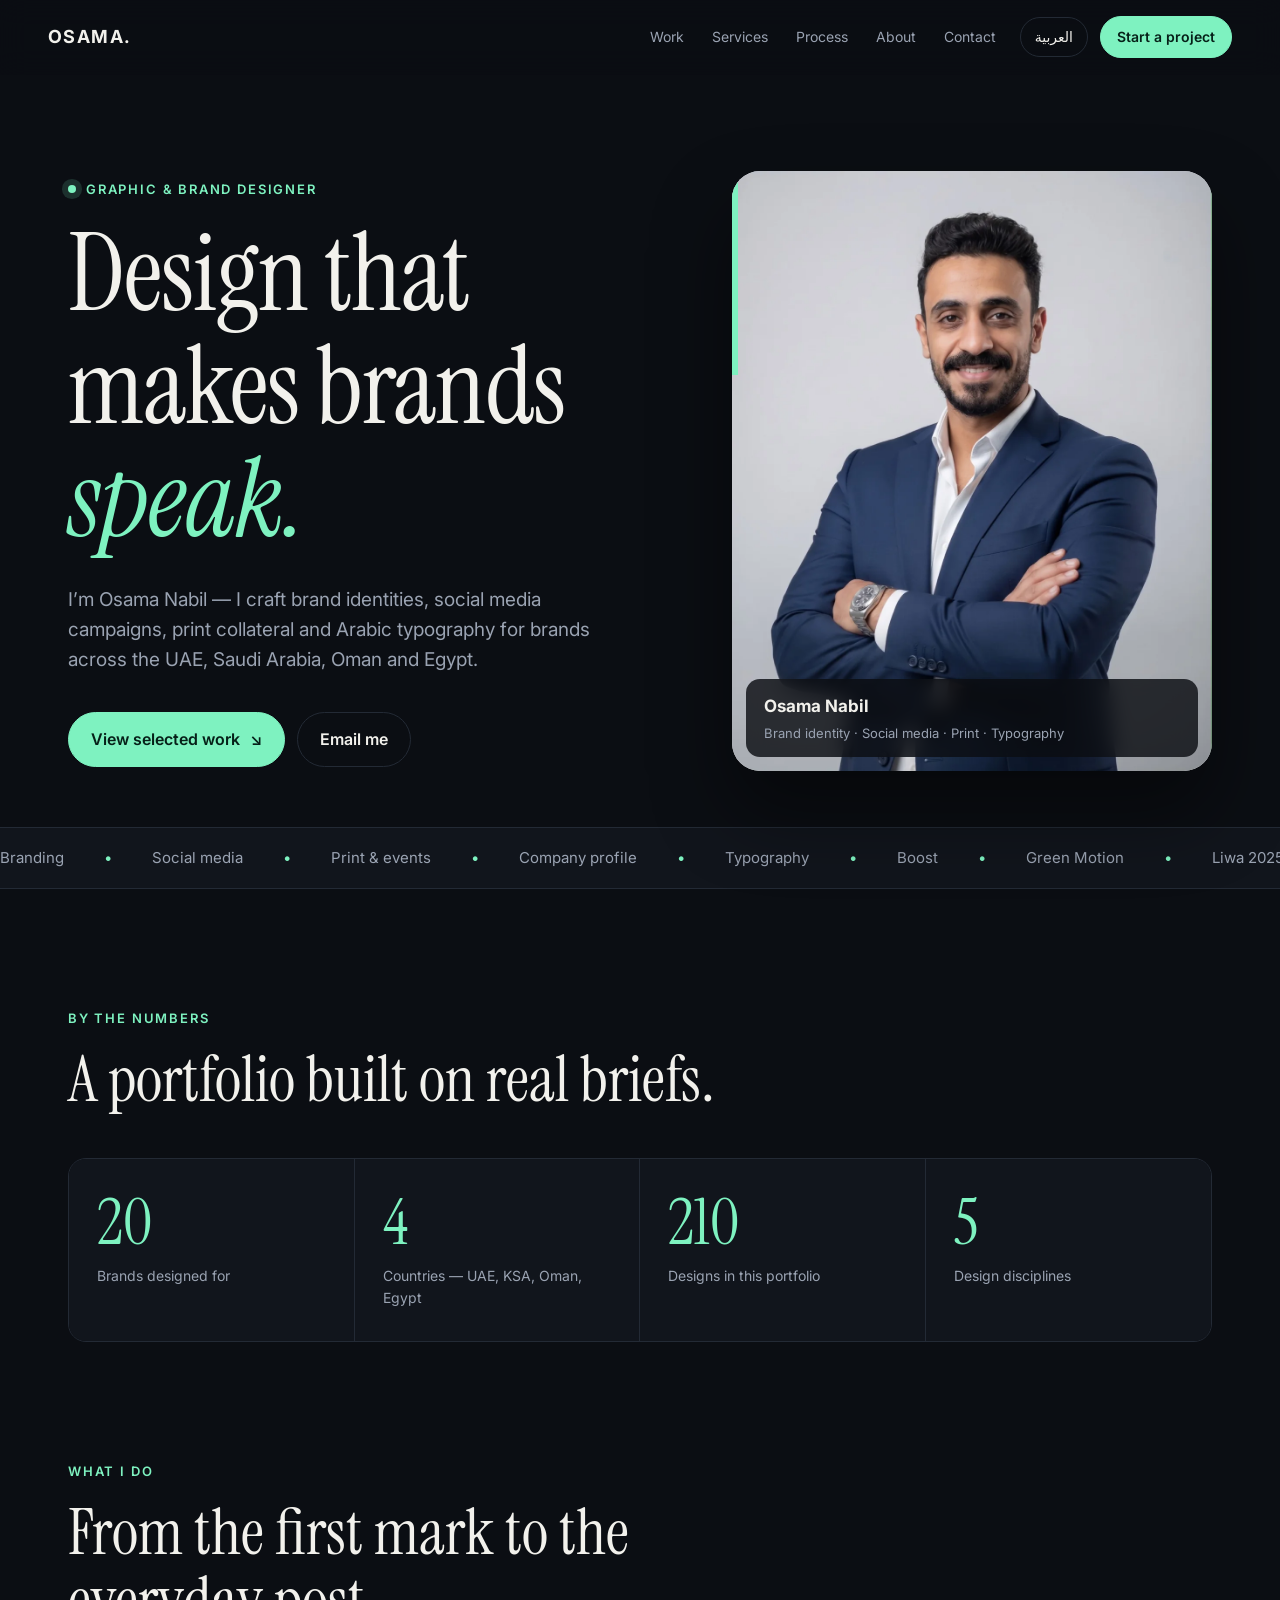
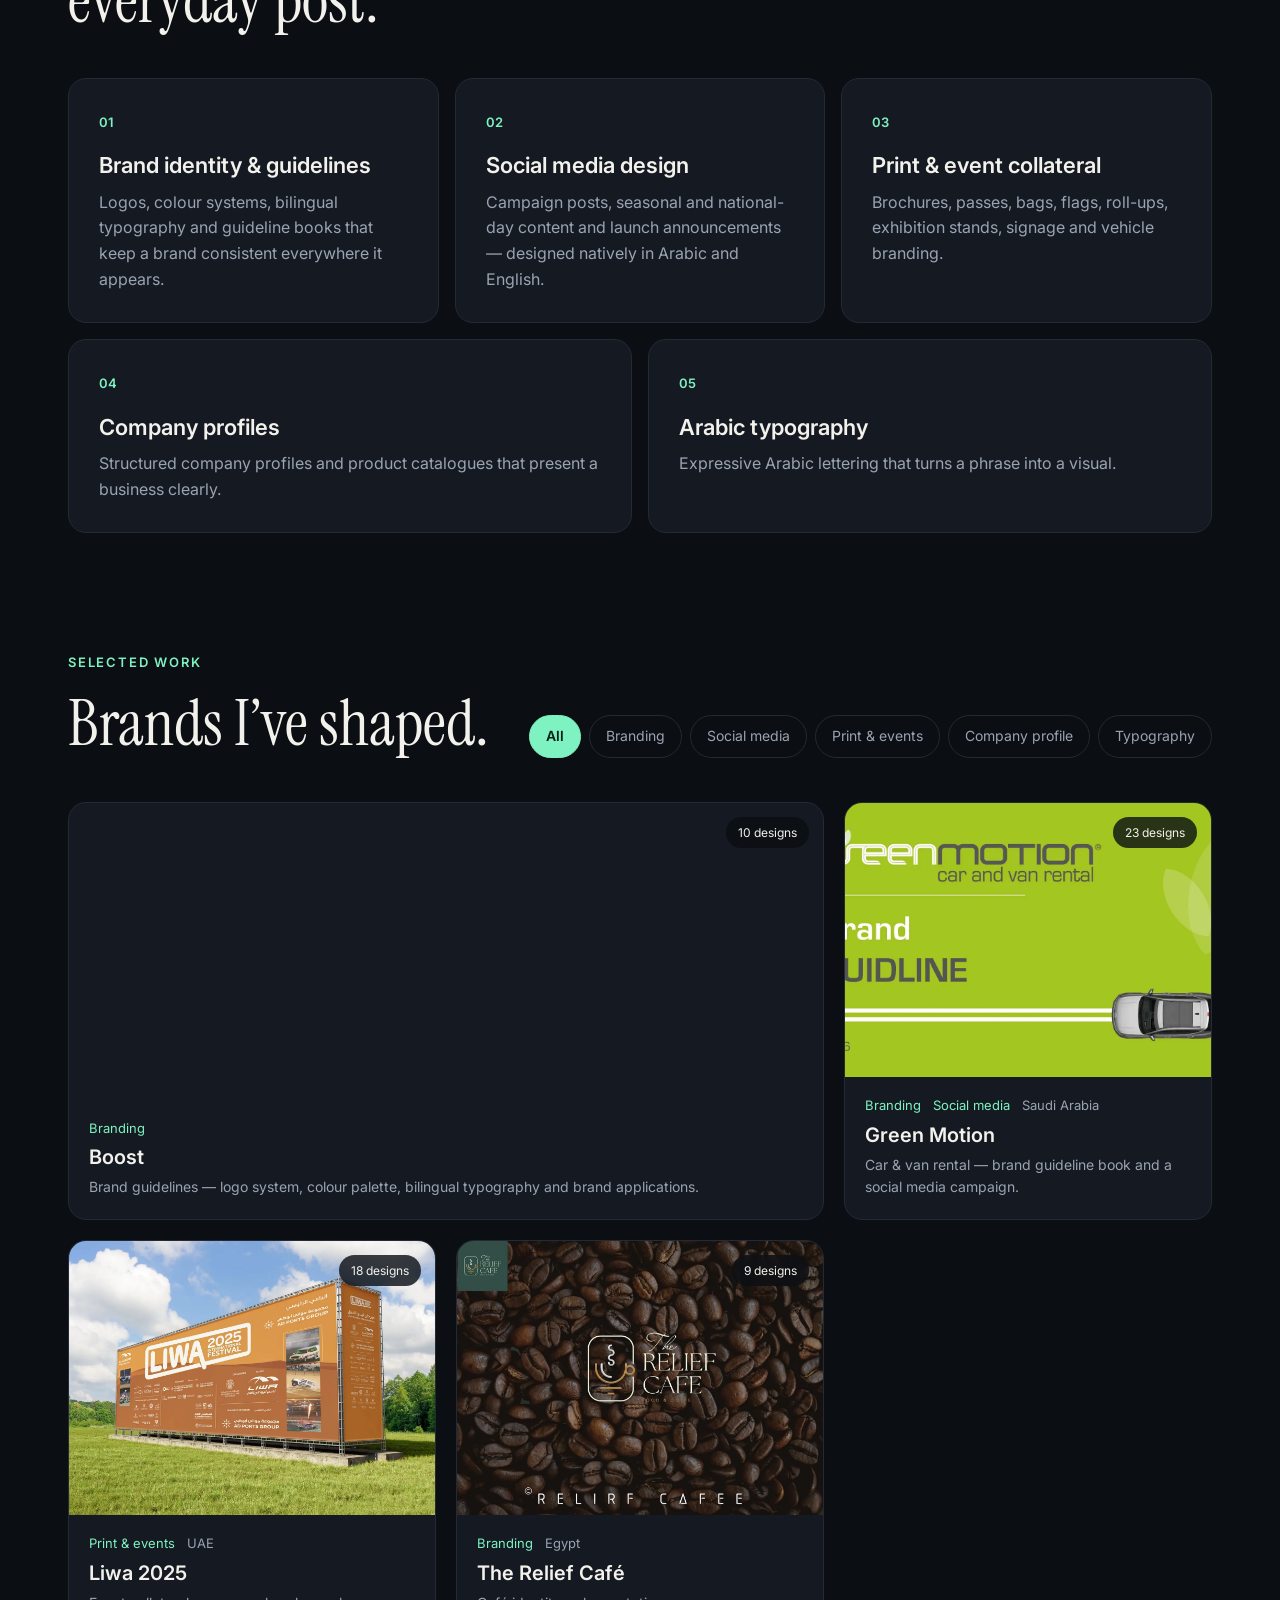
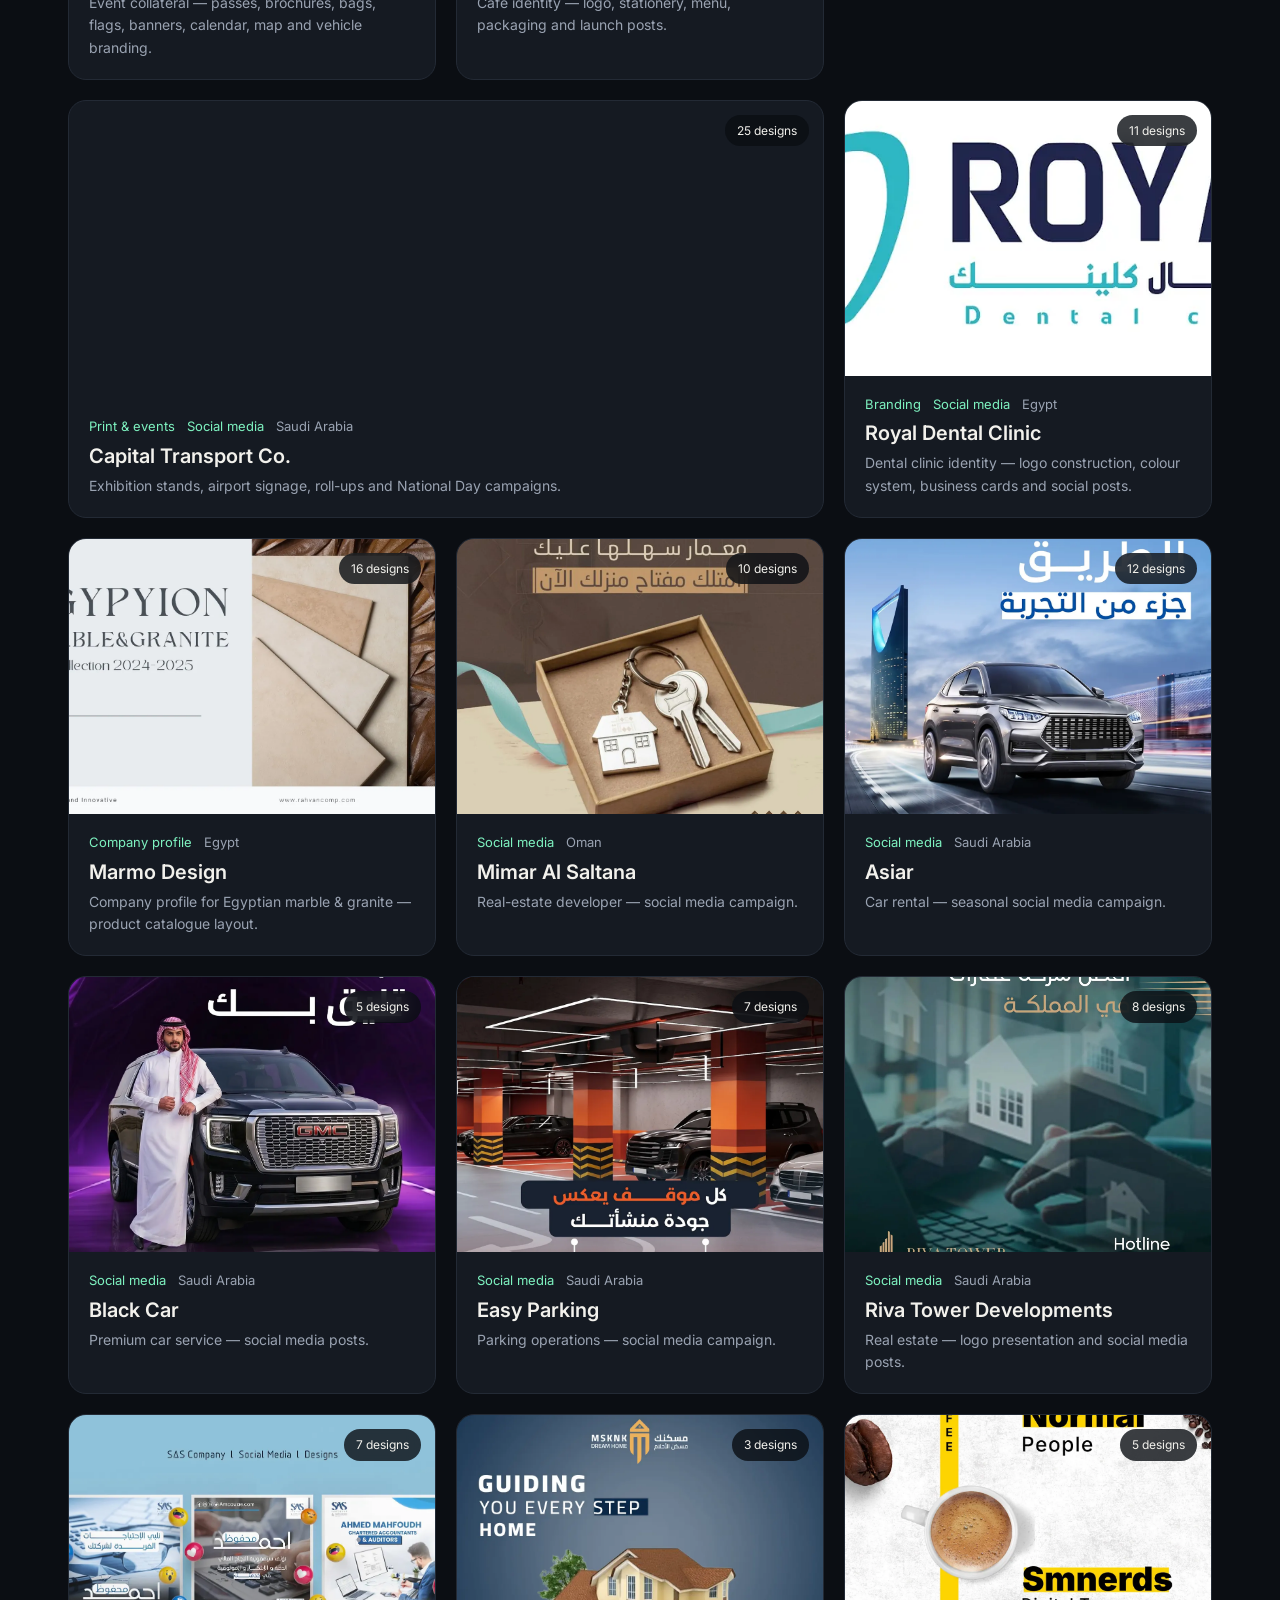
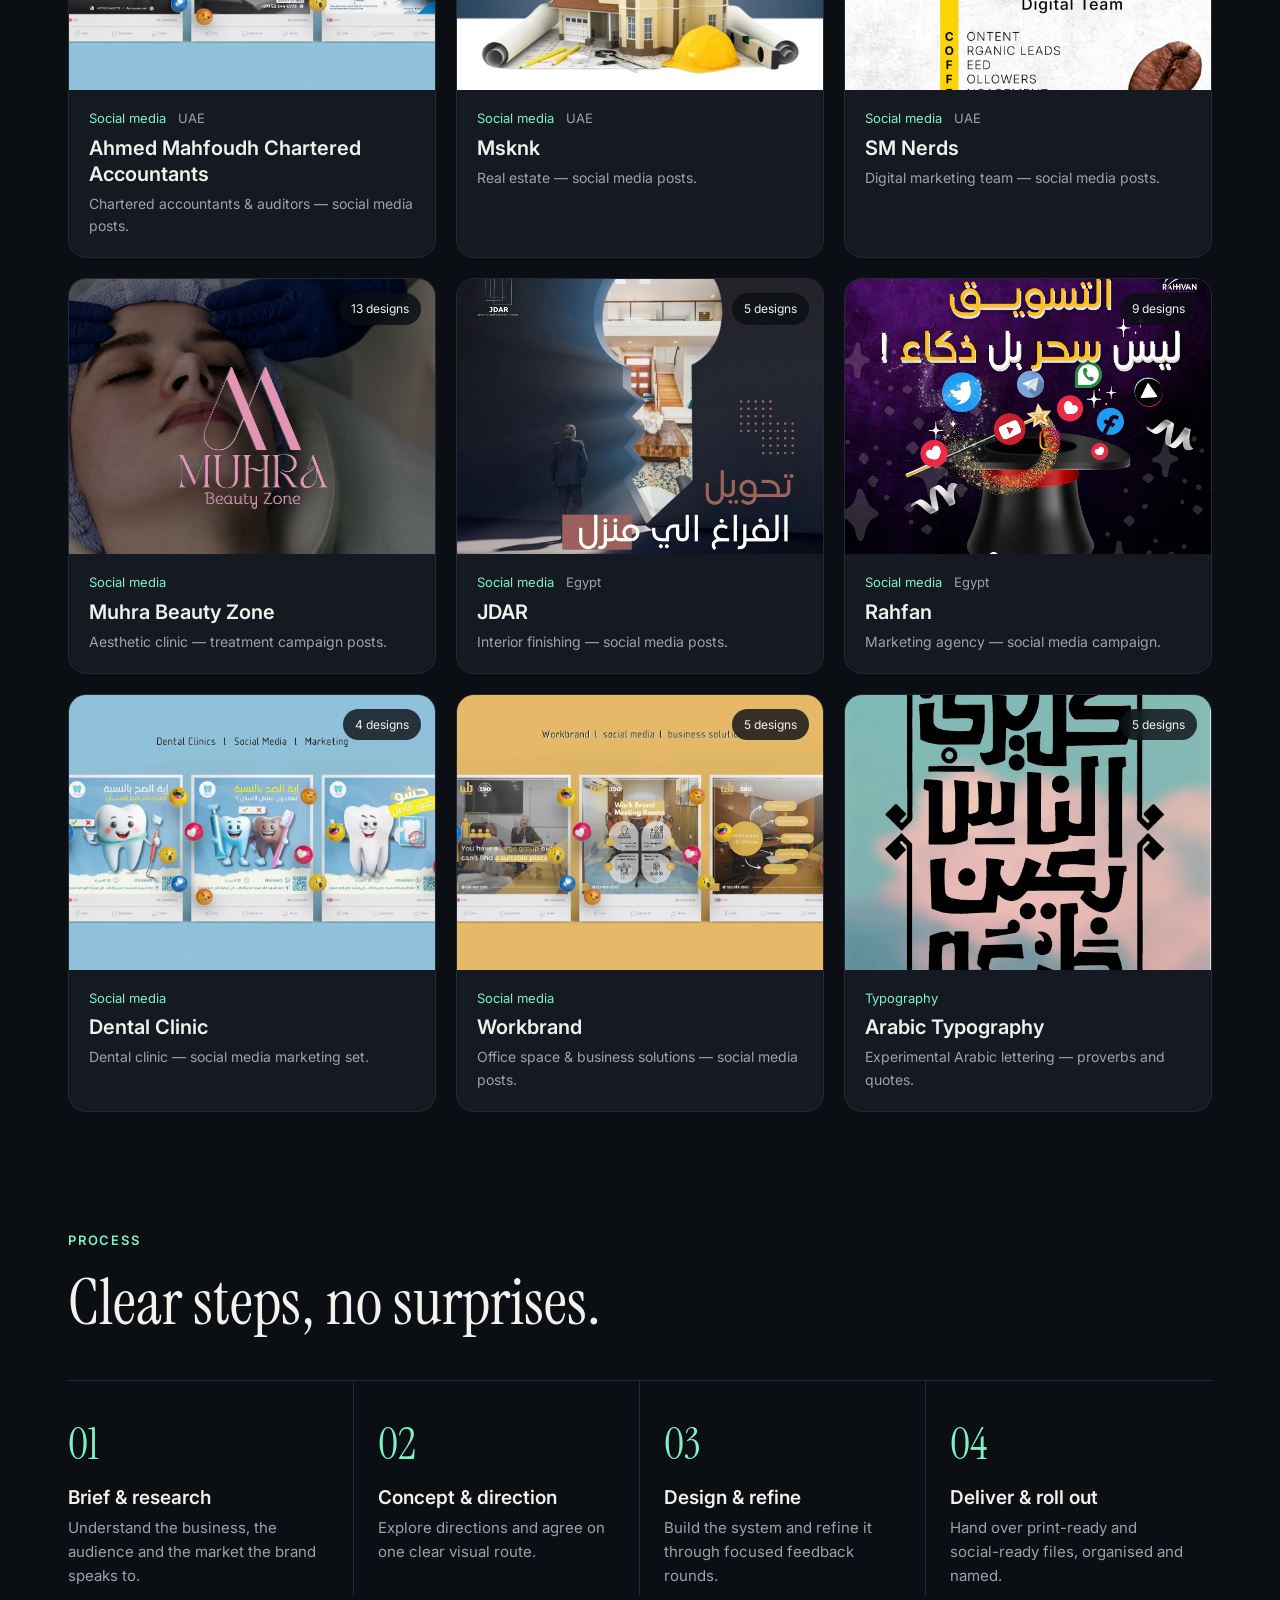
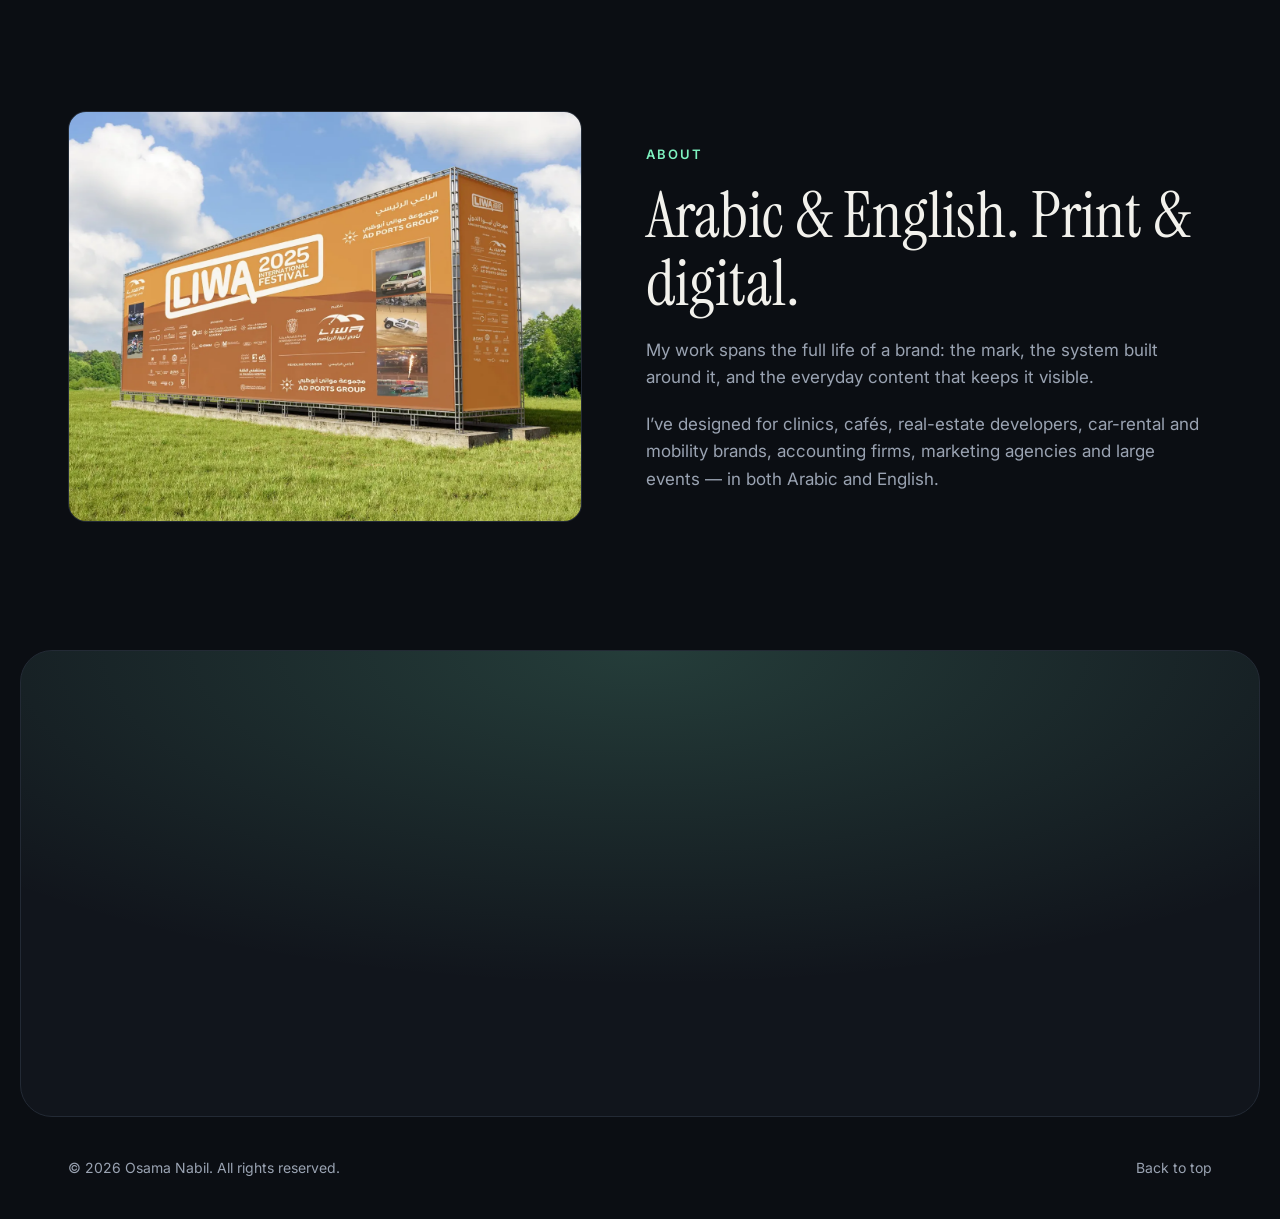
==== design-1/index.html @ 4af2c44c "Add Osama Nabil portfolio: three bilingual design options - Shared EN/AR content layer, lightbox and" ====
<!doctype html>
<html lang="en" dir="ltr" data-base="../">
<head>
  <meta charset="utf-8">
  <meta name="viewport" content="width=device-width, initial-scale=1">
  <title>Osama Nabil — Graphic &amp; Brand Designer</title>
  <meta name="description" content="Osama Nabil — graphic designer crafting brand identities, social media campaigns, print collateral and Arabic typography across the UAE, Saudi Arabia, Oman and Egypt.">
  <meta property="og:title" content="Osama Nabil — Graphic & Brand Designer">
  <meta property="og:description" content="Brand identity · Social media · Print · Typography">
  <meta property="og:image" content="../assets/img/portrait.jpg">
  <meta name="theme-color" content="#0b0e13">
  <link rel="icon" href="../assets/img/favicon.svg" type="image/svg+xml">
  <link rel="preconnect" href="https://fonts.googleapis.com">
  <link rel="preconnect" href="https://fonts.gstatic.com" crossorigin>
  <link href="https://fonts.googleapis.com/css2?family=Instrument+Serif:ital@0;1&family=Inter:wght@400;500;600;700&family=IBM+Plex+Sans+Arabic:wght@400;500;600;700&display=swap" rel="stylesheet">
  <link rel="stylesheet" href="../assets/css/lightbox.css">
  <link rel="stylesheet" href="style.css">
</head>
<body>
  <header class="nav" id="top">
    <a class="nav__brand" href="#top" data-i18n="brand">OSAMA.</a>
    <nav class="nav__links" aria-label="Primary">
      <a href="#work" data-i18n="nav.work">Work</a>
      <a href="#services" data-i18n="nav.services">Services</a>
      <a href="#process" data-i18n="nav.process">Process</a>
      <a href="#about" data-i18n="nav.about">About</a>
      <a href="#contact" data-i18n="nav.contact">Contact</a>
    </nav>
    <div class="nav__actions">
      <button class="nav__lang" type="button" data-lang-toggle data-i18n="lang.switch">العربية</button>
      <a class="btn btn--sm" href="#contact" data-i18n="cta.contact">Start a project</a>
    </div>
  </header>

  <main>
    <section class="hero">
      <div class="hero__text">
        <p class="kicker reveal"><span class="dot"></span><span data-i18n="hero.kicker">Graphic &amp; Brand Designer</span></p>
        <h1 class="hero__title reveal" data-i18n-html="hero.title">Design that makes brands <em>speak.</em></h1>
        <p class="hero__lead reveal" data-i18n="hero.lead"></p>
        <div class="hero__ctas reveal">
          <a class="btn" href="#work"><span data-i18n="cta.work">View selected work</span> <span class="arr">↘</span></a>
          <a class="btn btn--ghost" data-email href="#contact" data-i18n="cta.email">Email me</a>
        </div>
      </div>
      <figure class="hero__photo reveal">
        <img src="../assets/img/portrait.webp" width="1100" height="1377" alt="Osama Nabil" fetchpriority="high">
        <figcaption>
          <strong data-name>Osama Nabil</strong>
          <span data-i18n="hero.role">Brand identity · Social media · Print · Typography</span>
        </figcaption>
      </figure>
    </section>

    <div class="marquee" aria-hidden="true"><div class="marquee__track" id="marquee"></div></div>

    <section class="section" id="impact">
      <div class="section__head reveal">
        <p class="kicker" data-i18n="stats.kicker">By the numbers</p>
        <h2 data-i18n="stats.title">A portfolio built on real briefs.</h2>
      </div>
      <div class="stats" id="stats"></div>
    </section>

    <section class="section" id="services">
      <div class="section__head reveal">
        <p class="kicker" data-i18n="services.kicker">What I do</p>
        <h2 data-i18n="services.title">From the first mark to the everyday post.</h2>
      </div>
      <div class="services" id="servicesGrid"></div>
    </section>

    <section class="section" id="work">
      <div class="section__head section__head--row reveal">
        <div>
          <p class="kicker" data-i18n="work.kicker">Selected work</p>
          <h2 data-i18n="work.title">Brands I’ve shaped.</h2>
        </div>
        <div class="filters" id="filters" role="tablist"></div>
      </div>
      <div class="work" id="workGrid"></div>
    </section>

    <section class="section" id="process">
      <div class="section__head reveal">
        <p class="kicker" data-i18n="process.kicker">Process</p>
        <h2 data-i18n="process.title">Clear steps, no surprises.</h2>
      </div>
      <ol class="steps">
        <li class="reveal"><span class="steps__n">01</span><h3 data-i18n="step1.t"></h3><p data-i18n="step1.d"></p></li>
        <li class="reveal"><span class="steps__n">02</span><h3 data-i18n="step2.t"></h3><p data-i18n="step2.d"></p></li>
        <li class="reveal"><span class="steps__n">03</span><h3 data-i18n="step3.t"></h3><p data-i18n="step3.d"></p></li>
        <li class="reveal"><span class="steps__n">04</span><h3 data-i18n="step4.t"></h3><p data-i18n="step4.d"></p></li>
      </ol>
    </section>

    <section class="section about" id="about">
      <div class="about__img reveal"><img id="aboutImg" alt="" loading="lazy"></div>
      <div class="about__text reveal">
        <p class="kicker" data-i18n="about.kicker">About</p>
        <h2 data-i18n="about.title">Arabic &amp; English. Print &amp; digital.</h2>
        <p data-i18n="about.p1"></p>
        <p data-i18n="about.p2"></p>
      </div>
    </section>

    <section class="contact" id="contact">
      <p class="kicker reveal" data-i18n="contact.kicker">Contact</p>
      <h2 class="reveal" data-i18n="contact.title">Have a brand that needs a voice?</h2>
      <p class="contact__lead reveal" data-i18n="contact.lead"></p>
      <a class="contact__mail reveal" data-email data-email-text href="#">osamanabil419700@gmail.com</a>
    </section>
  </main>

  <footer class="footer">
    <span>© <span data-year></span> <span data-name>Osama Nabil</span>. <span data-i18n="footer.rights">All rights reserved.</span></span>
    <a href="#top" data-i18n="footer.top">Back to top</a>
  </footer>

  <script src="../assets/js/data.js"></script>
  <script src="../assets/js/core.js"></script>
  <script src="app.js"></script>
</body>
</html>
---- design-1/style.css ----
/* Design 1 — Executive Dark: ink background, mint accent, serif display. */
:root {
  --bg: #0b0e13;
  --bg-2: #11151c;
  --card: #151a22;
  --line: #232a35;
  --fg: #f2f1ec;
  --muted: #9aa3b2;
  --accent: #7ef2c0;
  --accent-ink: #062018;
  --radius: 18px;
  --max: 1240px;
  --display: 'Instrument Serif', Georgia, serif;
  --sans: 'Inter', system-ui, -apple-system, 'Segoe UI', sans-serif;
  --lb-accent: var(--accent);
  --lb-bg: rgba(7, 9, 13, .97);
}
[dir="rtl"] { --display: 'IBM Plex Sans Arabic', sans-serif; --sans: 'IBM Plex Sans Arabic', system-ui, sans-serif; }

* { box-sizing: border-box; }
html { scroll-behavior: smooth; }
body { margin: 0; background: var(--bg); color: var(--fg); font-family: var(--sans); font-size: 16px; line-height: 1.6; -webkit-font-smoothing: antialiased; }
img { max-width: 100%; display: block; }
a { color: inherit; }
h1, h2, h3 { margin: 0; font-weight: 400; line-height: 1.05; }
::selection { background: var(--accent); color: var(--accent-ink); }

/* Nav */
.nav { position: sticky; top: 0; z-index: 50; display: flex; align-items: center; gap: 24px; padding: 16px clamp(16px, 4vw, 48px); background: rgba(11, 14, 19, .78); backdrop-filter: blur(14px); border-bottom: 1px solid transparent; transition: border-color .3s; }
.nav.is-scrolled { border-color: var(--line); }
.nav__brand { font-weight: 700; letter-spacing: .08em; text-decoration: none; font-size: 18px; }
.nav__links { display: flex; gap: 28px; margin-inline-start: auto; }
.nav__links a { text-decoration: none; color: var(--muted); font-size: 14px; transition: color .2s; }
.nav__links a:hover { color: var(--fg); }
.nav__actions { display: flex; align-items: center; gap: 12px; }
.nav__lang { background: none; border: 1px solid var(--line); color: var(--fg); border-radius: 999px; padding: 8px 14px; font: inherit; font-size: 14px; cursor: pointer; }
.nav__lang:hover { border-color: var(--accent); }

.btn { display: inline-flex; align-items: center; gap: 10px; padding: 14px 22px; border-radius: 999px; background: var(--accent); color: var(--accent-ink); font-weight: 600; text-decoration: none; border: 1px solid var(--accent); transition: transform .2s, background .2s, color .2s; }
.btn:hover { transform: translateY(-2px); }
.btn--ghost { background: transparent; color: var(--fg); border-color: var(--line); }
.btn--ghost:hover { border-color: var(--accent); color: var(--accent); }
.btn--sm { padding: 9px 16px; font-size: 14px; }
.arr { display: inline-block; }
[dir="rtl"] .arr { transform: scaleX(-1); }

.kicker { display: inline-flex; align-items: center; gap: 10px; margin: 0 0 18px; color: var(--accent); font-size: 13px; letter-spacing: .14em; text-transform: uppercase; font-weight: 600; }
[dir="rtl"] .kicker { letter-spacing: 0; }
.dot { width: 8px; height: 8px; border-radius: 50%; background: var(--accent); box-shadow: 0 0 0 6px rgba(126, 242, 192, .15); }

/* Hero */
.hero { max-width: var(--max); margin: 0 auto; padding: clamp(40px, 8vw, 96px) clamp(16px, 4vw, 48px) 56px; display: grid; grid-template-columns: 1.25fr 1fr; gap: clamp(32px, 5vw, 72px); align-items: center; }
.hero__title { font-family: var(--display); font-size: clamp(54px, 8.4vw, 118px); letter-spacing: -.01em; }
[dir="rtl"] .hero__title { font-weight: 700; font-size: clamp(44px, 7vw, 96px); line-height: 1.15; }
.hero__title em { color: var(--accent); font-style: italic; }
[dir="rtl"] .hero__title em { font-style: normal; }
.hero__lead { color: var(--muted); font-size: clamp(17px, 1.5vw, 19px); max-width: 560px; margin: 28px 0 36px; }
.hero__ctas { display: flex; flex-wrap: wrap; gap: 12px; }
.hero__photo { position: relative; margin: 0; border-radius: 28px; overflow: hidden; background: #d9dadf; aspect-ratio: 4 / 5; box-shadow: 0 40px 80px rgba(0, 0, 0, .45); }
.hero__photo::before { content: ''; position: absolute; inset-block-start: 0; inset-inline-start: 0; width: 6px; height: 34%; background: var(--accent); z-index: 1; }
.hero__photo img { width: 100%; height: 100%; object-fit: cover; object-position: 50% 15%; }
.hero__photo figcaption { position: absolute; inset-inline: 14px; bottom: 14px; padding: 14px 18px; border-radius: 14px; background: rgba(11, 14, 19, .82); backdrop-filter: blur(10px); display: grid; gap: 2px; }
.hero__photo figcaption strong { font-size: 17px; }
.hero__photo figcaption span { color: var(--muted); font-size: 13px; }

/* Marquee */
.marquee { border-block: 1px solid var(--line); overflow: hidden; padding: 18px 0; background: var(--bg-2); }
.marquee__track { display: flex; gap: 40px; width: max-content; direction: ltr; animation: marquee 48s linear infinite; }
.marquee__track span { white-space: nowrap; color: var(--muted); font-size: 15px; display: inline-flex; align-items: center; gap: 40px; }
.marquee__track span::after { content: '•'; color: var(--accent); }
[dir="rtl"] .marquee__track { animation-direction: reverse; }
@keyframes marquee { to { transform: translateX(-50%); } }

/* Sections */
.section { max-width: var(--max); margin: 0 auto; padding: clamp(64px, 9vw, 120px) clamp(16px, 4vw, 48px) 0; }
.section__head { max-width: 760px; margin-bottom: 44px; }
.section__head--row { max-width: none; display: flex; justify-content: space-between; align-items: end; gap: 24px; flex-wrap: wrap; }
.section h2, .contact h2 { font-family: var(--display); font-size: clamp(38px, 5vw, 68px); }
[dir="rtl"] .section h2, [dir="rtl"] .contact h2 { font-weight: 700; line-height: 1.2; font-size: clamp(32px, 4.4vw, 56px); }

/* Stats */
.stats { display: grid; grid-template-columns: repeat(4, 1fr); border: 1px solid var(--line); border-radius: var(--radius); overflow: hidden; }
.stat { padding: 32px 28px; border-inline-end: 1px solid var(--line); background: var(--bg-2); }
.stat:last-child { border-inline-end: 0; }
.stat b { display: block; font-family: var(--display); font-weight: 400; font-size: clamp(48px, 5vw, 72px); line-height: 1; color: var(--accent); }
[dir="rtl"] .stat b { font-family: 'Inter', sans-serif; font-weight: 600; }
.stat span { display: block; margin-top: 10px; color: var(--muted); font-size: 14px; }

/* Services */
.services { display: grid; grid-template-columns: repeat(6, 1fr); gap: 16px; }
.svc { grid-column: span 2; padding: 30px; border-radius: var(--radius); background: var(--card); border: 1px solid var(--line); transition: border-color .3s, transform .3s; }
.svc:nth-child(4), .svc:nth-child(5) { grid-column: span 3; }
.svc:hover { border-color: var(--accent); transform: translateY(-4px); }
.svc__n { color: var(--accent); font-size: 13px; font-weight: 600; }
.svc h3 { font-size: 22px; font-weight: 600; margin: 18px 0 10px; line-height: 1.25; }
.svc p { margin: 0; color: var(--muted); }

/* Filters */
.filters { display: flex; flex-wrap: wrap; gap: 8px; }
.filters button { font: inherit; font-size: 14px; padding: 9px 16px; border-radius: 999px; border: 1px solid var(--line); background: transparent; color: var(--muted); cursor: pointer; transition: all .2s; }
.filters button:hover { color: var(--fg); }
.filters button[aria-selected="true"] { background: var(--accent); border-color: var(--accent); color: var(--accent-ink); font-weight: 600; }

/* Work grid */
.work { display: grid; grid-template-columns: repeat(3, 1fr); gap: 20px; }
.card { position: relative; border-radius: var(--radius); overflow: hidden; background: var(--card); border: 1px solid var(--line); cursor: pointer; text-align: start; padding: 0; color: inherit; font: inherit; display: flex; flex-direction: column; transition: border-color .3s, transform .3s; }
.card:hover, .card:focus-visible { border-color: var(--accent); transform: translateY(-4px); outline: none; }
.card--wide { grid-column: span 2; }
.card__media { aspect-ratio: 4 / 3; overflow: hidden; background: #1b212b; }
.card--wide .card__media { aspect-ratio: auto; flex: 1 1 auto; position: relative; min-height: 260px; }
.card--wide .card__media img { position: absolute; inset: 0; }
.card__media img { width: 100%; height: 100%; object-fit: cover; transition: transform .6s cubic-bezier(.2, .7, .2, 1); }
.card:hover .card__media img { transform: scale(1.05); }
.card__body { padding: 18px 20px 20px; display: grid; gap: 6px; }
.card__meta { display: flex; flex-wrap: wrap; gap: 6px 12px; color: var(--muted); font-size: 13px; }
.card__meta .tag { color: var(--accent); }
.card h3 { font-size: 20px; font-weight: 600; line-height: 1.3; }
.card p { margin: 0; color: var(--muted); font-size: 14px; }
.card__count { position: absolute; top: 14px; inset-inline-end: 14px; padding: 6px 12px; border-radius: 999px; background: rgba(11, 14, 19, .8); font-size: 12px; backdrop-filter: blur(8px); }
.card.is-hidden { display: none; }

/* Steps */
.steps { list-style: none; margin: 0; padding: 0; display: grid; grid-template-columns: repeat(4, 1fr); gap: 0; border-top: 1px solid var(--line); }
.steps li { padding: 28px 24px 8px 0; border-inline-end: 1px solid var(--line); padding-inline-start: 24px; }
.steps li:first-child { padding-inline-start: 0; }
.steps li:last-child { border-inline-end: 0; }
.steps__n { font-family: var(--display); font-size: 44px; color: var(--accent); }
[dir="rtl"] .steps__n { font-family: 'Inter', sans-serif; }
.steps h3 { font-size: 19px; font-weight: 600; margin: 8px 0; }
.steps p { margin: 0; color: var(--muted); font-size: 15px; }

/* About */
.about { display: grid; grid-template-columns: 1fr 1.1fr; gap: clamp(32px, 5vw, 72px); align-items: center; }
.about__img { border-radius: var(--radius); overflow: hidden; aspect-ratio: 5 / 4; border: 1px solid var(--line); }
.about__img img { width: 100%; height: 100%; object-fit: cover; }
.about__text p:not(.kicker) { color: var(--muted); font-size: 17px; margin: 20px 0 0; }

/* Contact */
.contact { max-width: var(--max); margin: clamp(80px, 10vw, 140px) auto 0; padding: clamp(48px, 7vw, 96px) clamp(20px, 5vw, 64px); text-align: center; border-radius: 32px; background: radial-gradient(120% 120% at 50% 0%, rgba(126, 242, 192, .18), transparent 60%), var(--bg-2); border: 1px solid var(--line); }
.contact__lead { color: var(--muted); max-width: 560px; margin: 20px auto 32px; font-size: 17px; }
.contact__mail { display: inline-block; font-size: clamp(18px, 3.4vw, 40px); font-weight: 600; color: var(--accent); text-decoration: none; border-bottom: 2px solid currentColor; padding-bottom: 4px; word-break: break-all; direction: ltr; }
.contact__mail:hover { opacity: .8; }

.footer { max-width: var(--max); margin: 0 auto; padding: 40px clamp(16px, 4vw, 48px); display: flex; justify-content: space-between; gap: 16px; flex-wrap: wrap; color: var(--muted); font-size: 14px; }
.footer a { text-decoration: none; }
.footer a:hover { color: var(--accent); }

/* Reveal */
.reveal { opacity: 0; transform: translateY(24px); transition: opacity .8s ease, transform .8s cubic-bezier(.2, .7, .2, 1); }
.reveal.is-in { opacity: 1; transform: none; }
@media (prefers-reduced-motion: reduce) {
  .reveal { opacity: 1; transform: none; transition: none; }
  .marquee__track { animation: none; }
  html { scroll-behavior: auto; }
}

/* Responsive */
@media (max-width: 1000px) {
  .nav__links { display: none; }
  .nav__actions { margin-inline-start: auto; }
  .hero { grid-template-columns: 1fr; }
  .hero__photo { max-width: 460px; }
  .stats { grid-template-columns: repeat(2, 1fr); }
  .stat:nth-child(2) { border-inline-end: 0; }
  .stat:nth-child(-n+2) { border-bottom: 1px solid var(--line); }
  .services { grid-template-columns: 1fr 1fr; }
  .svc, .svc:nth-child(4), .svc:nth-child(5) { grid-column: span 1; }
  .svc:nth-child(5) { grid-column: span 2; }
  .work { grid-template-columns: 1fr 1fr; }
  .steps { grid-template-columns: 1fr 1fr; }
  .steps li:nth-child(2) { border-inline-end: 0; }
  .steps li:nth-child(3) { padding-inline-start: 0; }
  .about { grid-template-columns: 1fr; }
}
@media (max-width: 640px) {
  .nav { gap: 12px; }
  .nav .btn--sm { display: none; }
  .services, .work { grid-template-columns: 1fr; }
  .svc:nth-child(5), .card--wide { grid-column: span 1; }
  .card--wide .card__media { aspect-ratio: 4 / 3; min-height: 0; }
  .steps { grid-template-columns: 1fr; }
  .steps li { border-inline-end: 0; padding-inline-start: 0; border-bottom: 1px solid var(--line); padding-bottom: 24px; }
  .stat { padding: 24px 18px; }
}
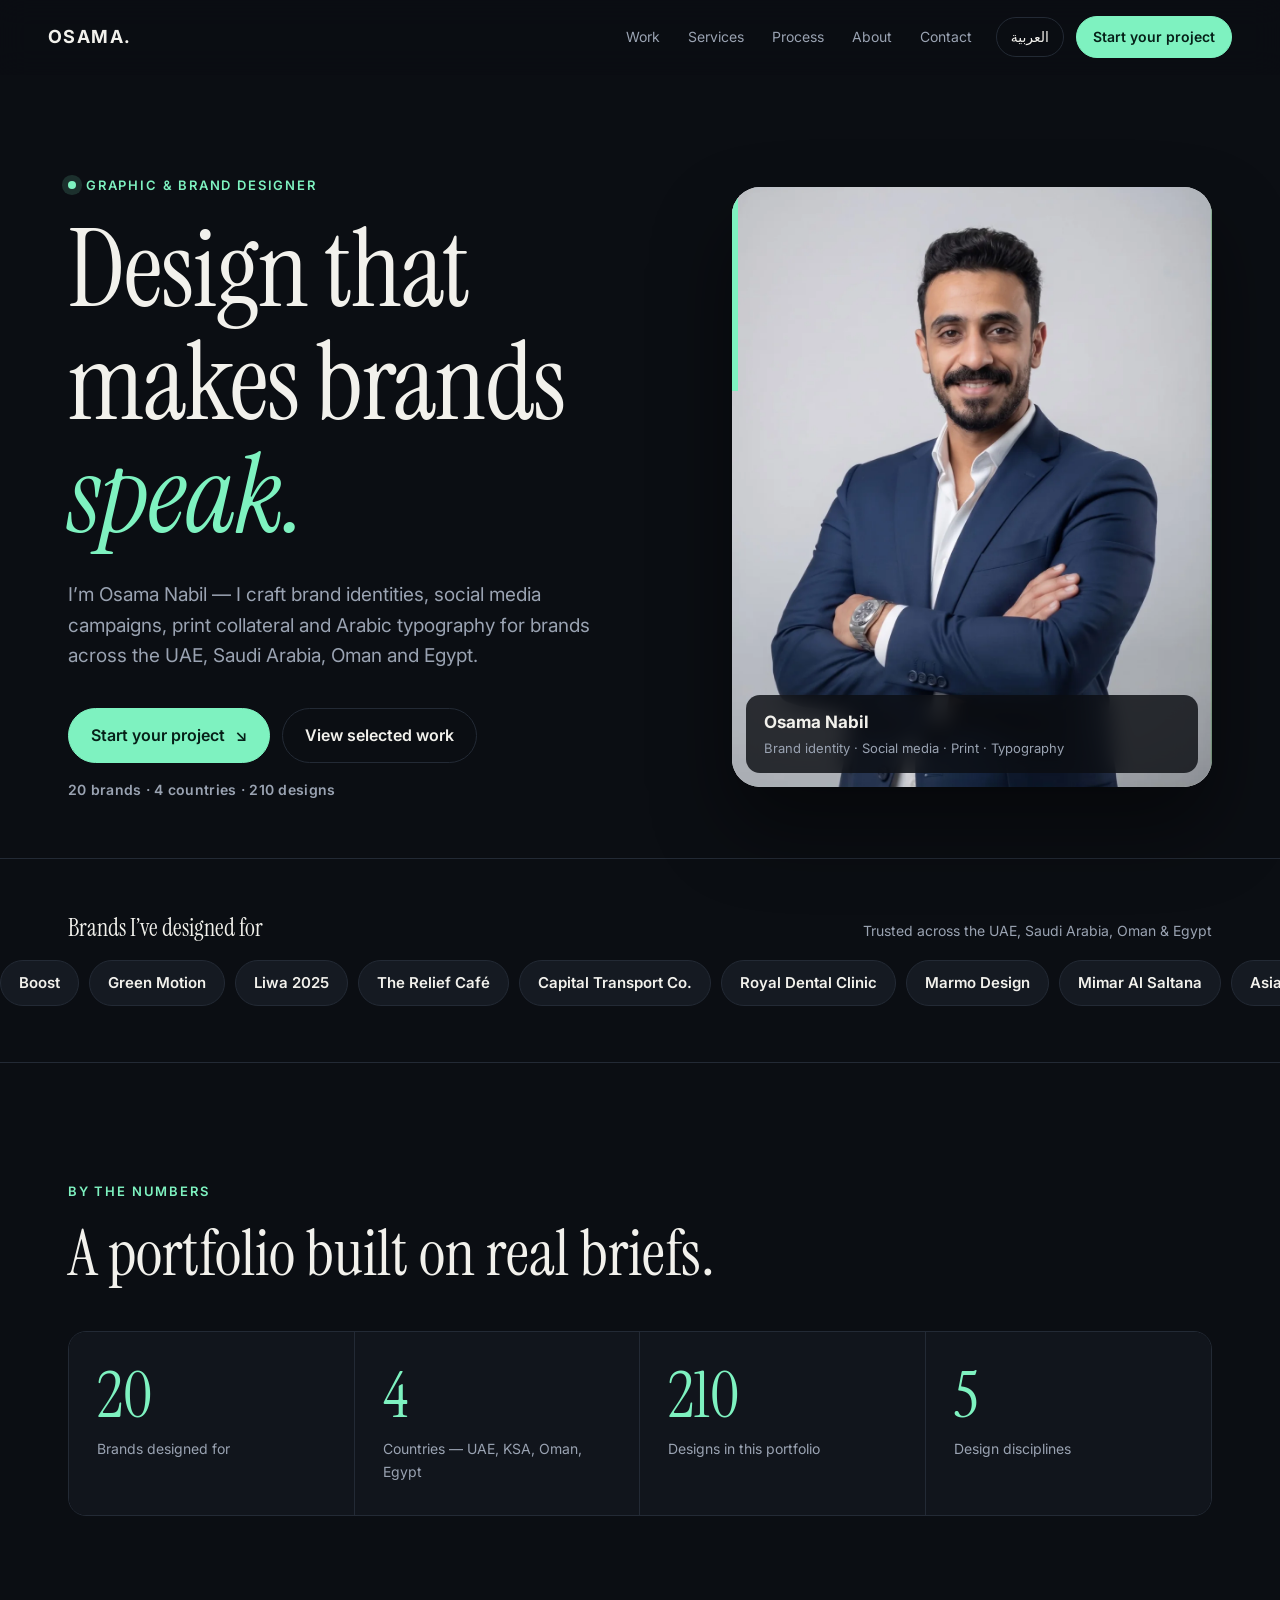
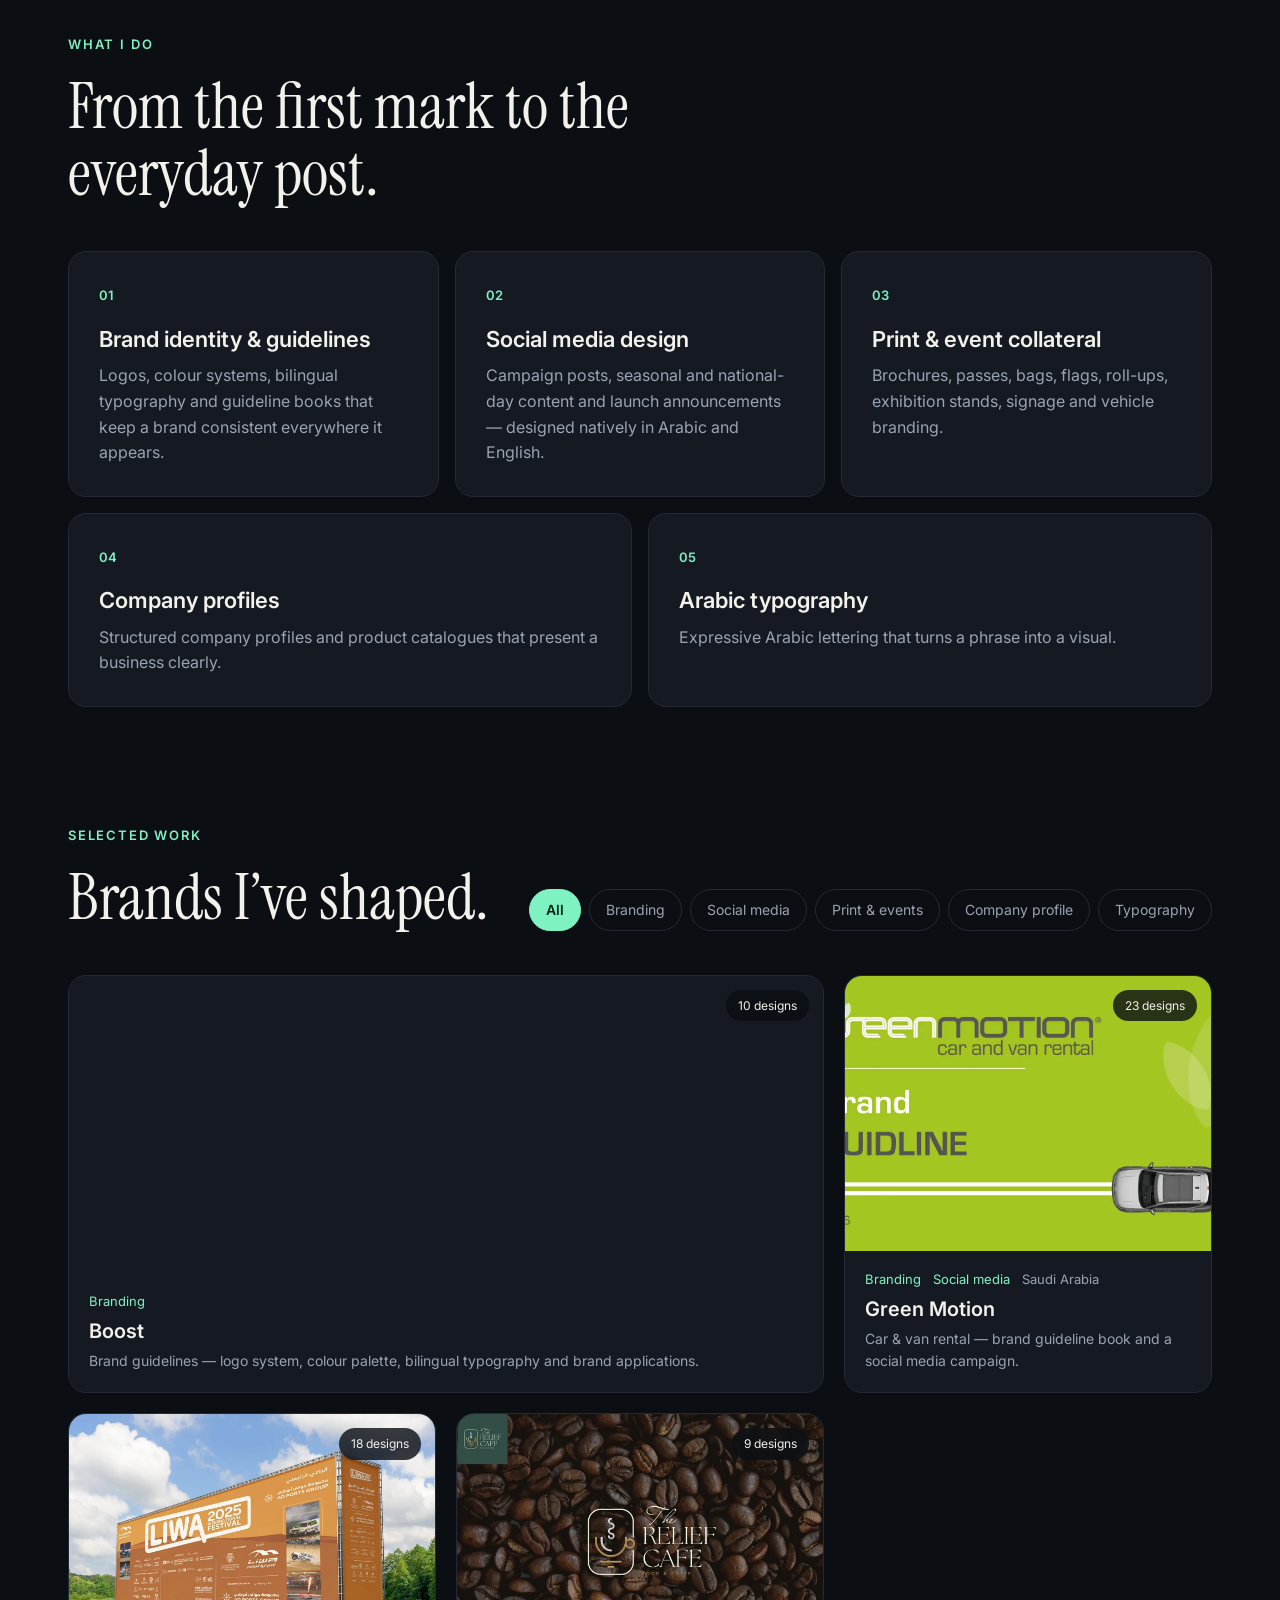
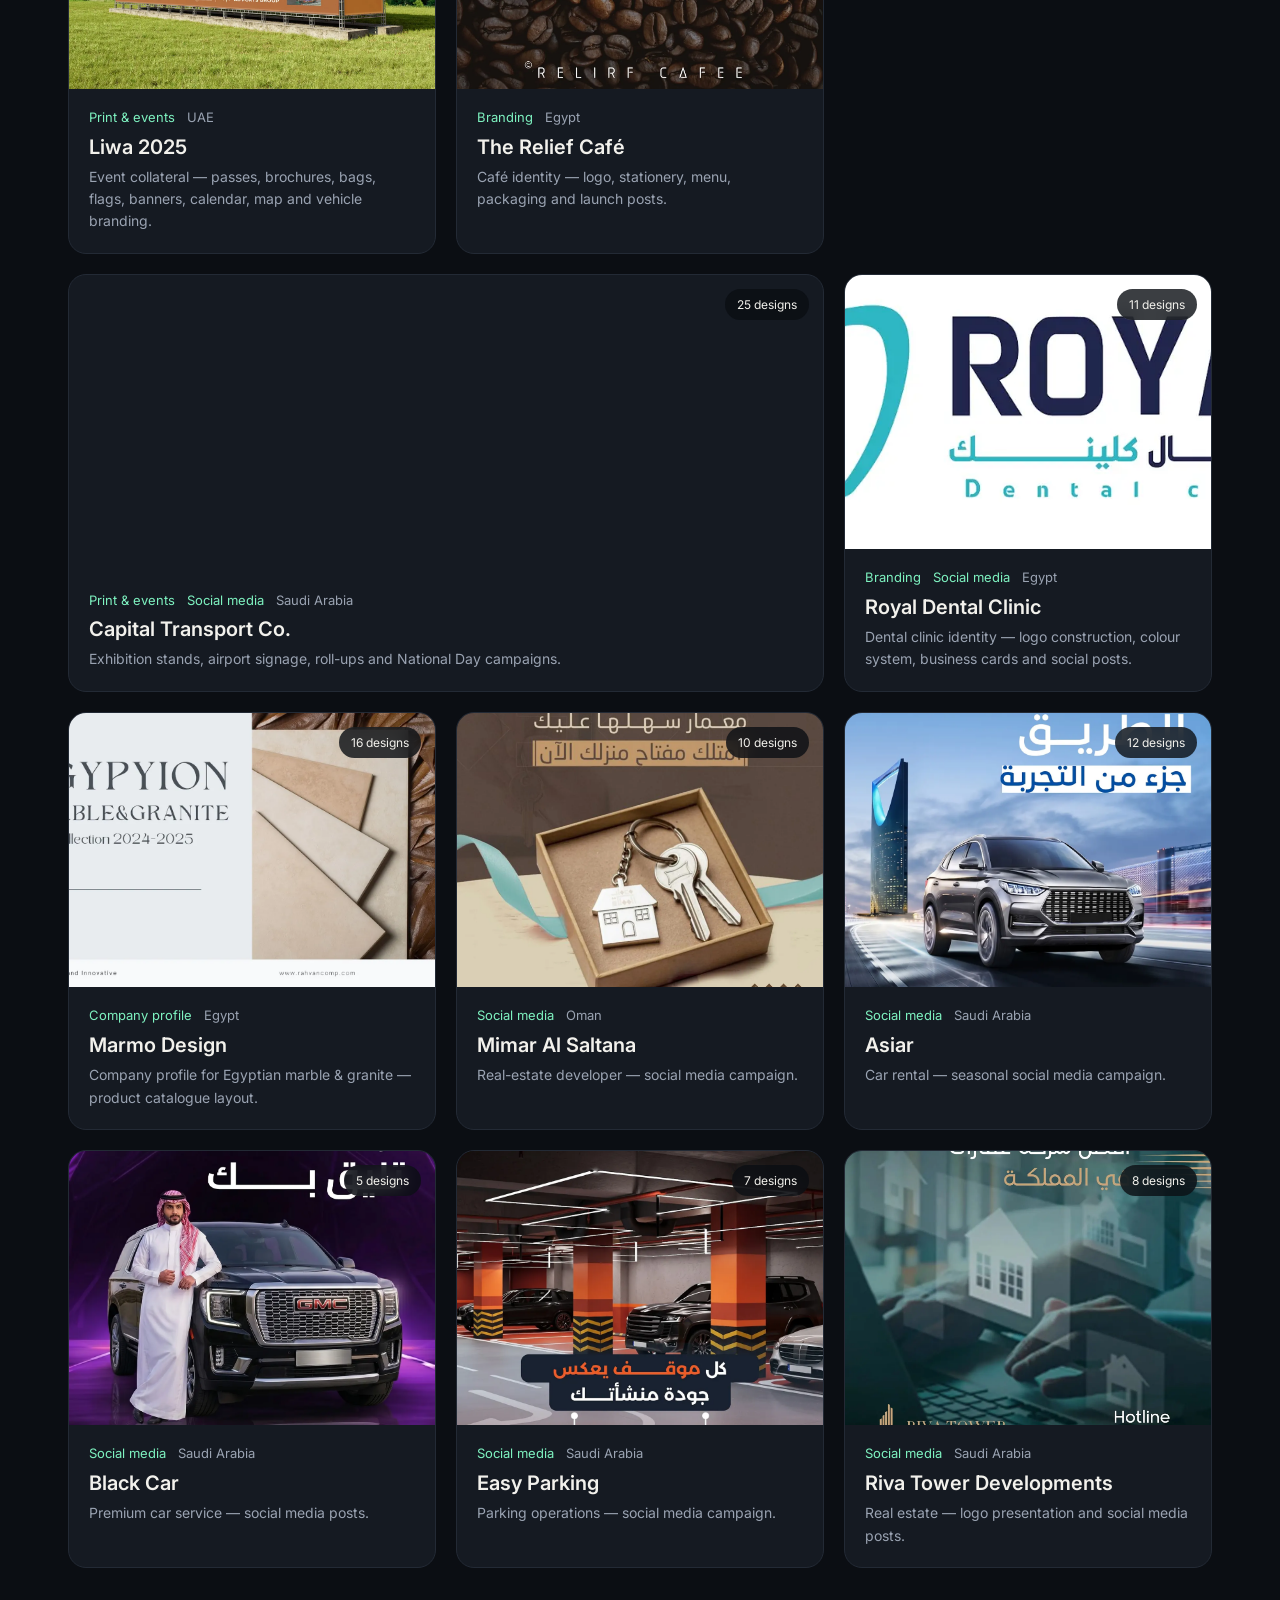
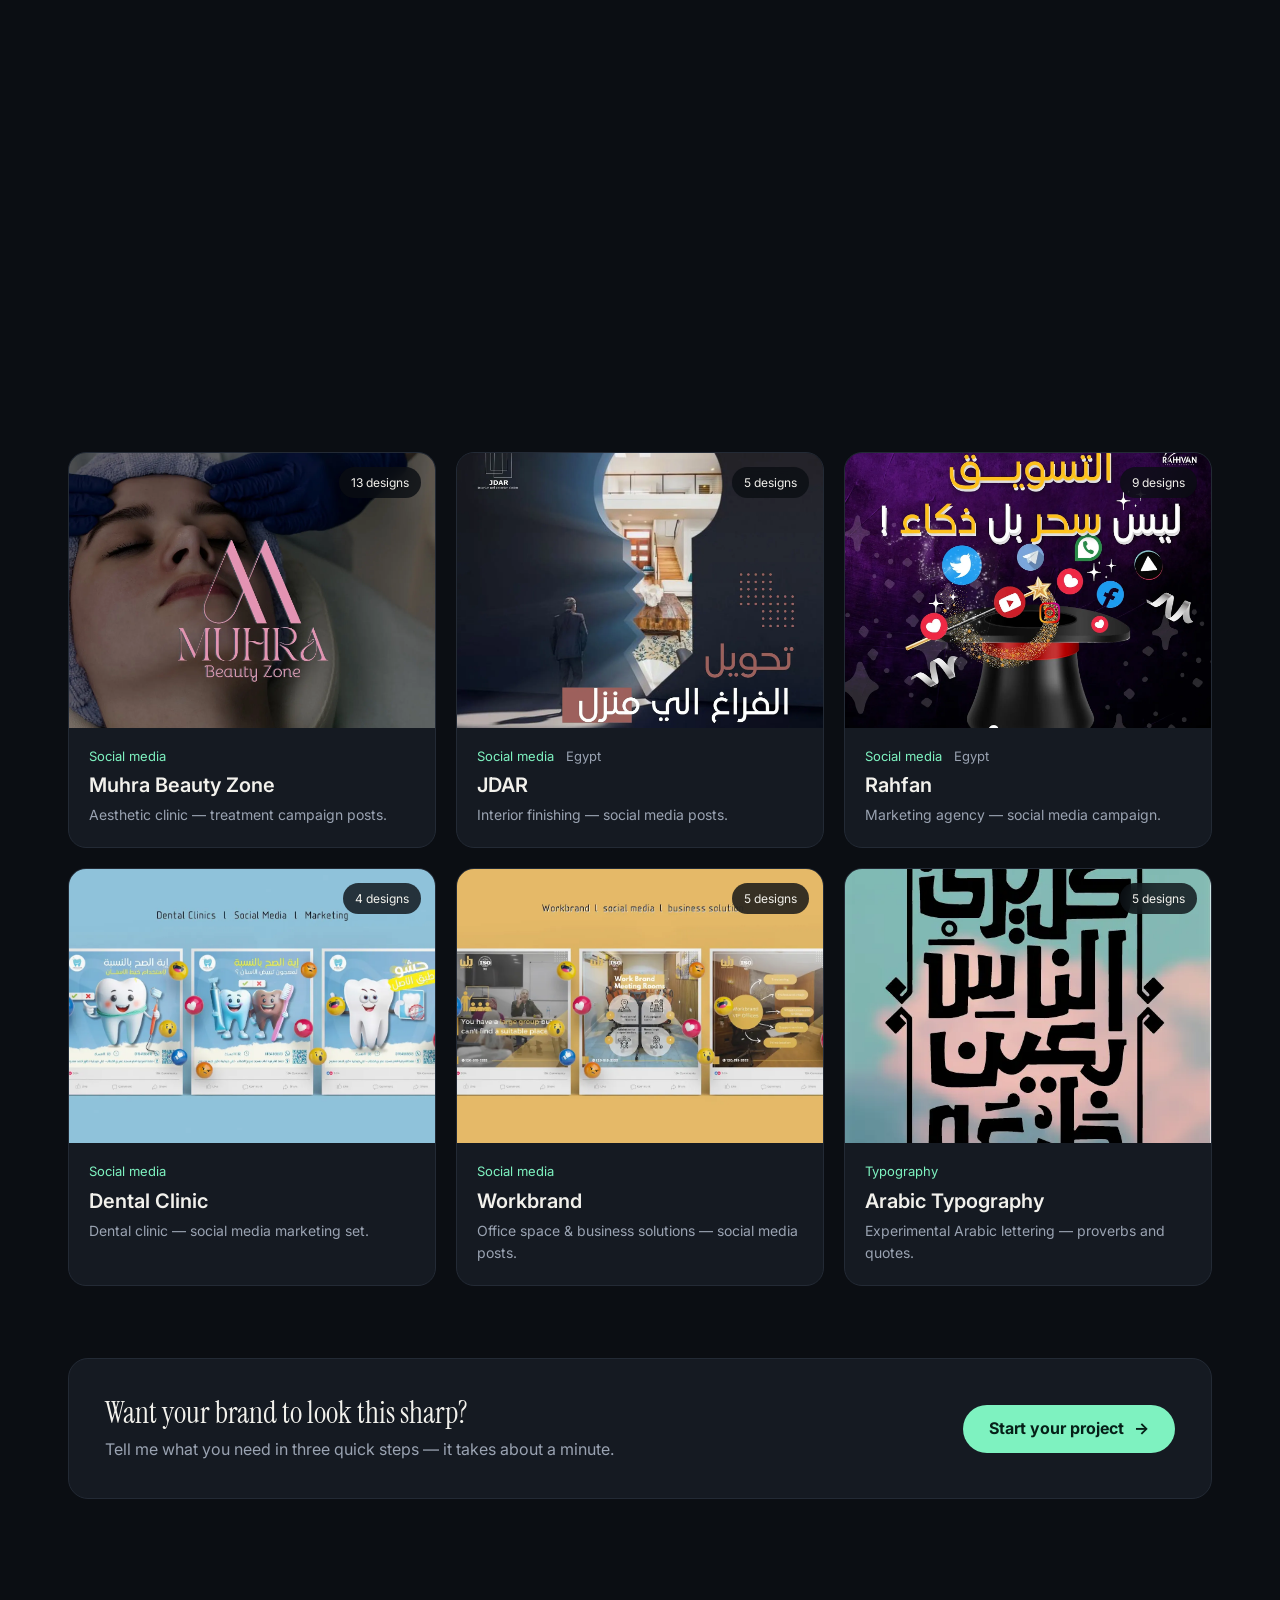
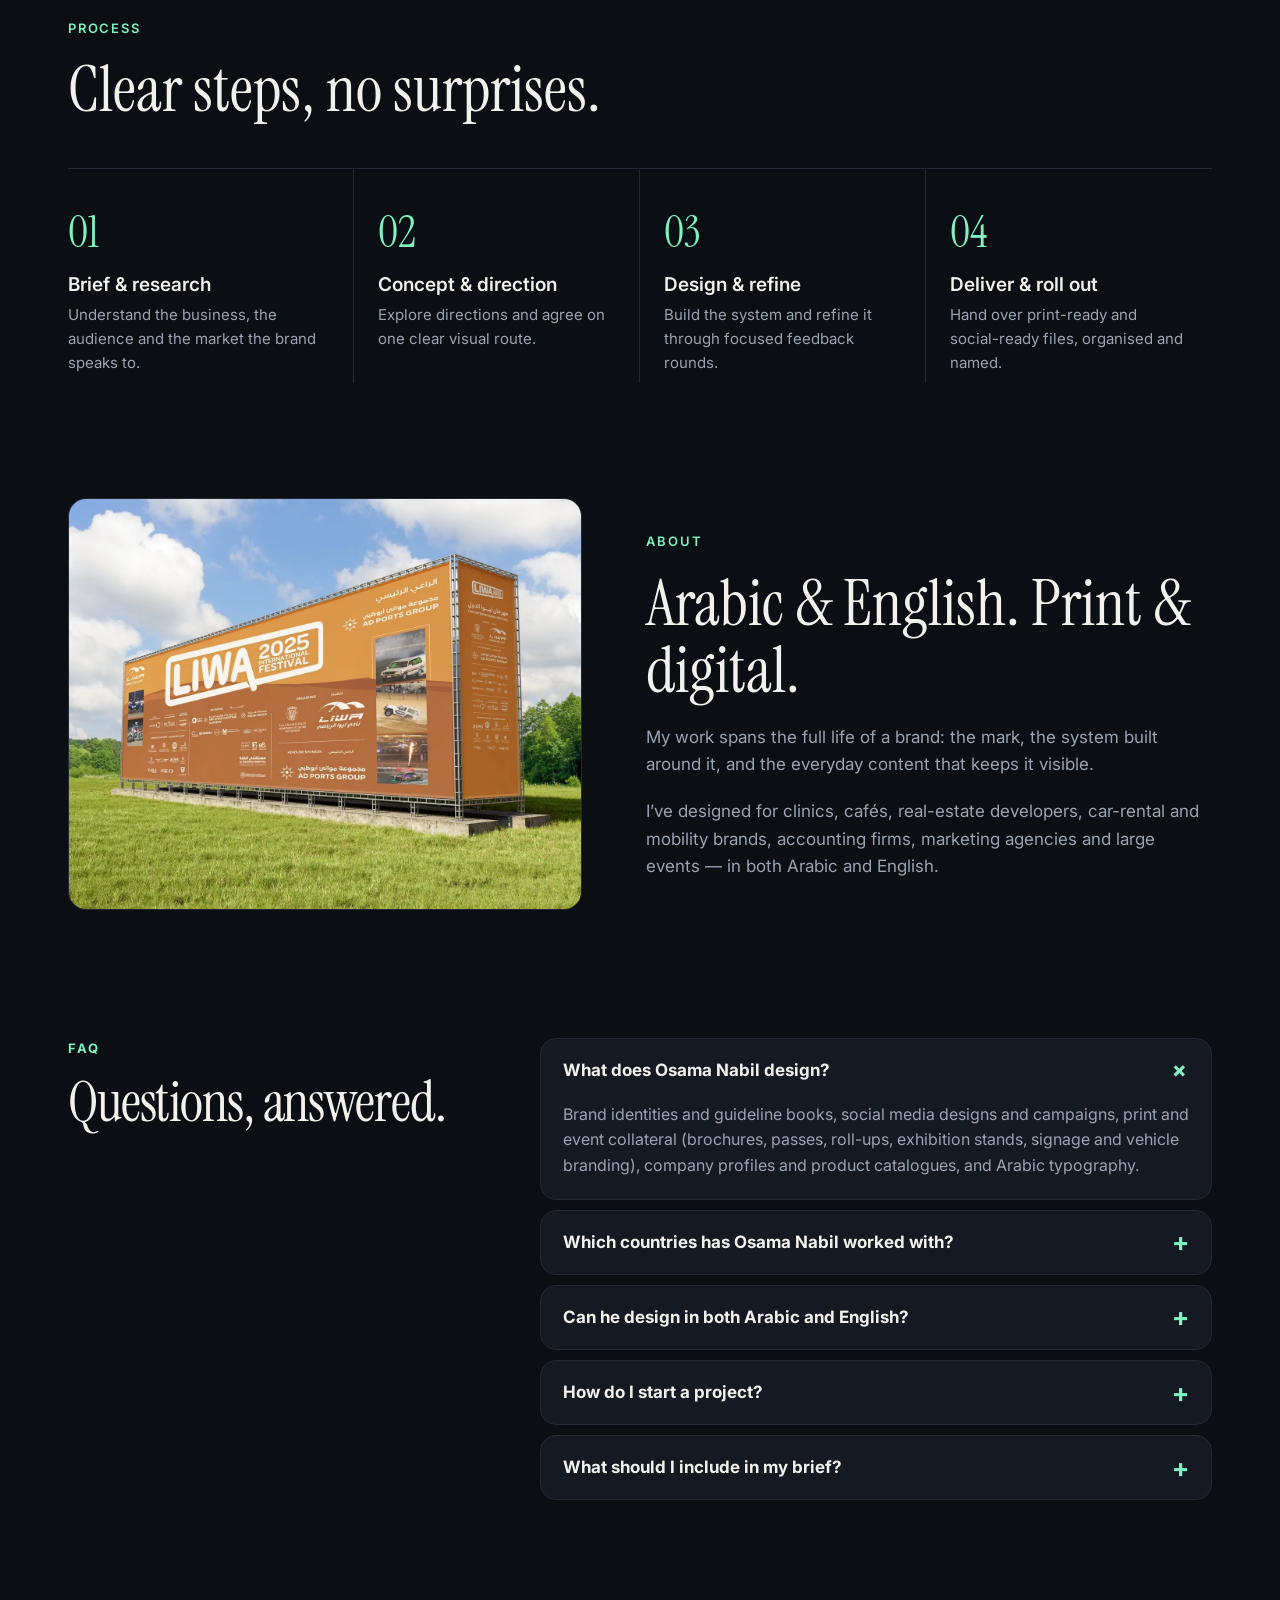
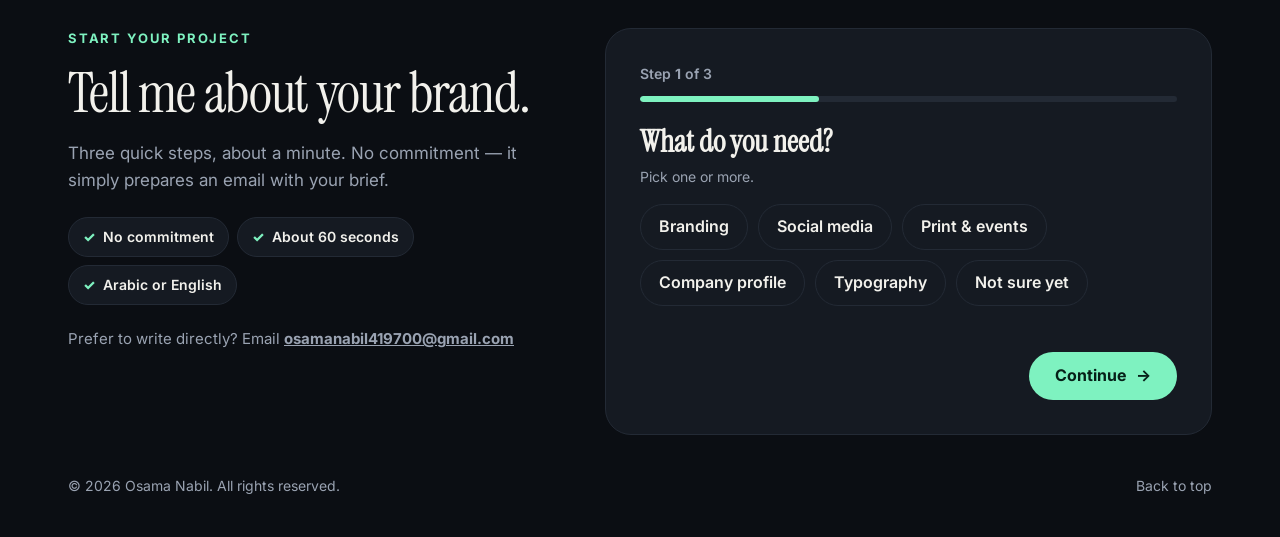
==== commit f4985c85: "Add three 3D motion designs, SEO/LLM-SEO pre-render and project-brief funnel - Designs 4 (Hyperspace" ====
--- a/design-1/index.html
+++ b/design-1/index.html
@@ -3,17 +3,37 @@
 <head>
   <meta charset="utf-8">
   <meta name="viewport" content="width=device-width, initial-scale=1">
-  <title>Osama Nabil — Graphic &amp; Brand Designer</title>
-  <meta name="description" content="Osama Nabil — graphic designer crafting brand identities, social media campaigns, print collateral and Arabic typography across the UAE, Saudi Arabia, Oman and Egypt.">
-  <meta property="og:title" content="Osama Nabil — Graphic & Brand Designer">
-  <meta property="og:description" content="Brand identity · Social media · Print · Typography">
-  <meta property="og:image" content="../assets/img/portrait.jpg">
+  <!--seo--><title>Osama Nabil — Graphic &amp; Brand Designer</title>
+  <meta name="description" content="Osama Nabil is a graphic and brand designer creating brand identities, social media campaigns, print and event collateral, company profiles and Arabic typography for brands in the UAE, Saudi Arabia, Oman and Egypt.">
+  <link rel="canonical" href="https://ahmedabuseif1997.github.io/osama-nabil/design-1/">
+  <meta name="robots" content="index, follow, max-image-preview:large">
+  <meta name="author" content="Osama Nabil">
+  <meta property="og:type" content="profile">
+  <meta property="og:site_name" content="Osama Nabil">
+  <meta property="og:title" content="Osama Nabil — Graphic &amp; Brand Designer">
+  <meta property="og:description" content="Osama Nabil is a graphic and brand designer creating brand identities, social media campaigns, print and event collateral, company profiles and Arabic typography for brands in the UAE, Saudi Arabia, Oman and Egypt.">
+  <meta property="og:url" content="https://ahmedabuseif1997.github.io/osama-nabil/design-1/">
+  <meta property="og:image" content="https://ahmedabuseif1997.github.io/osama-nabil/assets/img/portrait.jpg">
+  <meta property="og:image:width" content="800">
+  <meta property="og:image:height" content="1001">
+  <meta property="og:image:alt" content="Osama Nabil">
+  <meta property="og:locale" content="en_US">
+  <meta property="og:locale:alternate" content="ar_AE">
+  <meta property="profile:first_name" content="Osama">
+  <meta property="profile:last_name" content="Nabil">
+  <meta name="twitter:card" content="summary_large_image">
+  <meta name="twitter:title" content="Osama Nabil — Graphic &amp; Brand Designer">
+  <meta name="twitter:description" content="Osama Nabil is a graphic and brand designer creating brand identities, social media campaigns, print and event collateral, company profiles and Arabic typography for brands in the UAE, Saudi Arabia, Oman and Egypt.">
+  <meta name="twitter:image" content="https://ahmedabuseif1997.github.io/osama-nabil/assets/img/portrait.jpg">
+  <script type="application/ld+json">{"@context":"https://schema.org","@graph":[{"@type":"WebSite","@id":"https://ahmedabuseif1997.github.io/osama-nabil/#website","url":"https://ahmedabuseif1997.github.io/osama-nabil/","name":"Osama Nabil — Graphic & Brand Designer","inLanguage":["en","ar"],"publisher":{"@id":"https://ahmedabuseif1997.github.io/osama-nabil/#person"}},{"@type":"ProfilePage","@id":"https://ahmedabuseif1997.github.io/osama-nabil/design-1/#page","url":"https://ahmedabuseif1997.github.io/osama-nabil/design-1/","name":"Osama Nabil — Graphic & Brand Designer","description":"Osama Nabil is a graphic and brand designer creating brand identities, social media campaigns, print and event collateral, company profiles and Arabic typography for brands in the UAE, Saudi Arabia, Oman and Egypt.","isPartOf":{"@id":"https://ahmedabuseif1997.github.io/osama-nabil/#website"},"mainEntity":{"@id":"https://ahmedabuseif1997.github.io/osama-nabil/#person"},"inLanguage":"en"},{"@type":"Person","@id":"https://ahmedabuseif1997.github.io/osama-nabil/#person","name":"Osama Nabil","alternateName":"أسامة نبيل","jobTitle":"Graphic & Brand Designer","description":"Osama Nabil is a graphic and brand designer creating brand identities, social media campaigns, print and event collateral, company profiles and Arabic typography for brands in the UAE, Saudi Arabia, Oman and Egypt.","image":"https://ahmedabuseif1997.github.io/osama-nabil/assets/img/portrait.jpg","url":"https://ahmedabuseif1997.github.io/osama-nabil/","email":"mailto:osamanabil419700@gmail.com","knowsLanguage":["ar","en"],"knowsAbout":["Brand identity design","Brand guidelines","Logo design","Social media design","Print design","Event collateral","Company profile design","Arabic typography"],"workLocation":[{"@type":"Country","name":"United Arab Emirates"},{"@type":"Country","name":"Saudi Arabia"},{"@type":"Country","name":"Oman"},{"@type":"Country","name":"Egypt"}]},{"@type":"ProfessionalService","@id":"https://ahmedabuseif1997.github.io/osama-nabil/#service","name":"Osama Nabil — Graphic & Brand Designer","url":"https://ahmedabuseif1997.github.io/osama-nabil/","image":"https://ahmedabuseif1997.github.io/osama-nabil/assets/img/portrait.jpg","email":"osamanabil419700@gmail.com","founder":{"@id":"https://ahmedabuseif1997.github.io/osama-nabil/#person"},"description":"Osama Nabil is a graphic and brand designer creating brand identities, social media campaigns, print and event collateral, company profiles and Arabic typography for brands in the UAE, Saudi Arabia, Oman and Egypt.","areaServed":[{"@type":"Country","name":"United Arab Emirates"},{"@type":"Country","name":"Saudi Arabia"},{"@type":"Country","name":"Oman"},{"@type":"Country","name":"Egypt"}],"availableLanguage":["Arabic","English"],"hasOfferCatalog":{"@type":"OfferCatalog","name":"What I do","itemListElement":[{"@type":"Offer","itemOffered":{"@type":"Service","name":"Brand identity & guidelines","description":"Logos, colour systems, bilingual typography and guideline books that keep a brand consistent everywhere it appears."}},{"@type":"Offer","itemOffered":{"@type":"Service","name":"Social media design","description":"Campaign posts, seasonal and national-day content and launch announcements — designed natively in Arabic and English."}},{"@type":"Offer","itemOffered":{"@type":"Service","name":"Print & event collateral","description":"Brochures, passes, bags, flags, roll-ups, exhibition stands, signage and vehicle branding."}},{"@type":"Offer","itemOffered":{"@type":"Service","name":"Company profiles","description":"Structured company profiles and product catalogues that present a business clearly."}},{"@type":"Offer","itemOffered":{"@type":"Service","name":"Arabic typography","description":"Expressive Arabic lettering that turns a phrase into a visual."}}]}},{"@type":"FAQPage","@id":"https://ahmedabuseif1997.github.io/osama-nabil/design-1/#faq","mainEntity":[{"@type":"Question","name":"What does Osama Nabil design?","acceptedAnswer":{"@type":"Answer","text":"Brand identities and guideline books, social media designs and campaigns, print and event collateral (brochures, passes, roll-ups, exhibition stands, signage and vehicle branding), company profiles and product catalogues, and Arabic typography."}},{"@type":"Question","name":"Which countries has Osama Nabil worked with?","acceptedAnswer":{"@type":"Answer","text":"Brands in the United Arab Emirates, Saudi Arabia, Oman and Egypt — including clinics, cafés, real-estate developers, car-rental and mobility companies, accounting firms, marketing agencies and large events."}},{"@type":"Question","name":"Can he design in both Arabic and English?","acceptedAnswer":{"@type":"Answer","text":"Yes. The portfolio includes bilingual brand guidelines and social media work typeset natively in Arabic and English."}},{"@type":"Question","name":"How do I start a project?","acceptedAnswer":{"@type":"Answer","text":"Fill in the three-step brief on this page — it takes about a minute. It prepares an email with your needs, timeline and contact details that you send directly. There is no commitment."}},{"@type":"Question","name":"What should I include in my brief?","acceptedAnswer":{"@type":"Answer","text":"What you need (for example a logo, a social media campaign or event print), when you need it, an approximate budget if you have one, and the best way to reach you."}}]},{"@type":"ItemList","@id":"https://ahmedabuseif1997.github.io/osama-nabil/design-1/#work","name":"Selected work","itemListElement":[{"@type":"ListItem","position":1,"item":{"@type":"CreativeWork","name":"Boost","description":"Brand guidelines — logo system, colour palette, bilingual typography and brand applications.","genre":["Branding"],"image":"https://ahmedabuseif1997.github.io/osama-nabil/assets/work/boost/01.webp","creator":{"@id":"https://ahmedabuseif1997.github.io/osama-nabil/#person"}}},{"@type":"ListItem","position":2,"item":{"@type":"CreativeWork","name":"Green Motion","description":"Car & van rental — brand guideline book and a social media campaign.","genre":["Branding","Social media"],"image":"https://ahmedabuseif1997.github.io/osama-nabil/assets/work/green-motion/01.webp","creator":{"@id":"https://ahmedabuseif1997.github.io/osama-nabil/#person"}}},{"@type":"ListItem","position":3,"item":{"@type":"CreativeWork","name":"Liwa 2025","description":"Event collateral — passes, brochures, bags, flags, banners, calendar, map and vehicle branding.","genre":["Print & events"],"image":"https://ahmedabuseif1997.github.io/osama-nabil/assets/work/liwa-2025/01.webp","creator":{"@id":"https://ahmedabuseif1997.github.io/osama-nabil/#person"}}},{"@type":"ListItem","position":4,"item":{"@type":"CreativeWork","name":"The Relief Café","description":"Café identity — logo, stationery, menu, packaging and launch posts.","genre":["Branding"],"image":"https://ahmedabuseif1997.github.io/osama-nabil/assets/work/relief-cafe/01.webp","creator":{"@id":"https://ahmedabuseif1997.github.io/osama-nabil/#person"}}},{"@type":"ListItem","position":5,"item":{"@type":"CreativeWork","name":"Capital Transport Co.","description":"Exhibition stands, airport signage, roll-ups and National Day campaigns.","genre":["Print & events","Social media"],"image":"https://ahmedabuseif1997.github.io/osama-nabil/assets/work/ctc/01.webp","creator":{"@id":"https://ahmedabuseif1997.github.io/osama-nabil/#person"}}},{"@type":"ListItem","position":6,"item":{"@type":"CreativeWork","name":"Royal Dental Clinic","description":"Dental clinic identity — logo construction, colour system, business cards and social posts.","genre":["Branding","Social media"],"image":"https://ahmedabuseif1997.github.io/osama-nabil/assets/work/royal-clinic/01.webp","creator":{"@id":"https://ahmedabuseif1997.github.io/osama-nabil/#person"}}},{"@type":"ListItem","position":7,"item":{"@type":"CreativeWork","name":"Marmo Design","description":"Company profile for Egyptian marble & granite — product catalogue layout.","genre":["Company profile"],"image":"https://ahmedabuseif1997.github.io/osama-nabil/assets/work/marble-profile/01.webp","creator":{"@id":"https://ahmedabuseif1997.github.io/osama-nabil/#person"}}},{"@type":"ListItem","position":8,"item":{"@type":"CreativeWork","name":"Mimar Al Saltana","description":"Real-estate developer — social media campaign.","genre":["Social media"],"image":"https://ahmedabuseif1997.github.io/osama-nabil/assets/work/mimar-oman/01.webp","creator":{"@id":"https://ahmedabuseif1997.github.io/osama-nabil/#person"}}},{"@type":"ListItem","position":9,"item":{"@type":"CreativeWork","name":"Asiar","description":"Car rental — seasonal social media campaign.","genre":["Social media"],"image":"https://ahmedabuseif1997.github.io/osama-nabil/assets/work/asiar/01.webp","creator":{"@id":"https://ahmedabuseif1997.github.io/osama-nabil/#person"}}},{"@type":"ListItem","position":10,"item":{"@type":"CreativeWork","name":"Black Car","description":"Premium car service — social media posts.","genre":["Social media"],"image":"https://ahmedabuseif1997.github.io/osama-nabil/assets/work/black-car/01.webp","creator":{"@id":"https://ahmedabuseif1997.github.io/osama-nabil/#person"}}},{"@type":"ListItem","position":11,"item":{"@type":"CreativeWork","name":"Easy Parking","description":"Parking operations — social media campaign.","genre":["Social media"],"image":"https://ahmedabuseif1997.github.io/osama-nabil/assets/work/easy-parking/01.webp","creator":{"@id":"https://ahmedabuseif1997.github.io/osama-nabil/#person"}}},{"@type":"ListItem","position":12,"item":{"@type":"CreativeWork","name":"Riva Tower Developments","description":"Real estate — logo presentation and social media posts.","genre":["Social media"],"image":"https://ahmedabuseif1997.github.io/osama-nabil/assets/work/riva-tower/01.webp","creator":{"@id":"https://ahmedabuseif1997.github.io/osama-nabil/#person"}}},{"@type":"ListItem","position":13,"item":{"@type":"CreativeWork","name":"Ahmed Mahfoudh Chartered Accountants","description":"Chartered accountants & auditors — social media posts.","genre":["Social media"],"image":"https://ahmedabuseif1997.github.io/osama-nabil/assets/work/sas/01.webp","creator":{"@id":"https://ahmedabuseif1997.github.io/osama-nabil/#person"}}},{"@type":"ListItem","position":14,"item":{"@type":"CreativeWork","name":"Msknk","description":"Real estate — social media posts.","genre":["Social media"],"image":"https://ahmedabuseif1997.github.io/osama-nabil/assets/work/msknk/01.webp","creator":{"@id":"https://ahmedabuseif1997.github.io/osama-nabil/#person"}}},{"@type":"ListItem","position":15,"item":{"@type":"CreativeWork","name":"SM Nerds","description":"Digital marketing team — social media posts.","genre":["Social media"],"image":"https://ahmedabuseif1997.github.io/osama-nabil/assets/work/sm-nerds/01.webp","creator":{"@id":"https://ahmedabuseif1997.github.io/osama-nabil/#person"}}},{"@type":"ListItem","position":16,"item":{"@type":"CreativeWork","name":"Muhra Beauty Zone","description":"Aesthetic clinic — treatment campaign posts.","genre":["Social media"],"image":"https://ahmedabuseif1997.github.io/osama-nabil/assets/work/muhra/01.webp","creator":{"@id":"https://ahmedabuseif1997.github.io/osama-nabil/#person"}}},{"@type":"ListItem","position":17,"item":{"@type":"CreativeWork","name":"JDAR","description":"Interior finishing — social media posts.","genre":["Social media"],"image":"https://ahmedabuseif1997.github.io/osama-nabil/assets/work/jdar/01.webp","creator":{"@id":"https://ahmedabuseif1997.github.io/osama-nabil/#person"}}},{"@type":"ListItem","position":18,"item":{"@type":"CreativeWork","name":"Rahfan","description":"Marketing agency — social media campaign.","genre":["Social media"],"image":"https://ahmedabuseif1997.github.io/osama-nabil/assets/work/rahfan/01.webp","creator":{"@id":"https://ahmedabuseif1997.github.io/osama-nabil/#person"}}},{"@type":"ListItem","position":19,"item":{"@type":"CreativeWork","name":"Dental Clinic","description":"Dental clinic — social media marketing set.","genre":["Social media"],"image":"https://ahmedabuseif1997.github.io/osama-nabil/assets/work/dental-clinic/01.webp","creator":{"@id":"https://ahmedabuseif1997.github.io/osama-nabil/#person"}}},{"@type":"ListItem","position":20,"item":{"@type":"CreativeWork","name":"Workbrand","description":"Office space & business solutions — social media posts.","genre":["Social media"],"image":"https://ahmedabuseif1997.github.io/osama-nabil/assets/work/workbrand/01.webp","creator":{"@id":"https://ahmedabuseif1997.github.io/osama-nabil/#person"}}},{"@type":"ListItem","position":21,"item":{"@type":"CreativeWork","name":"Arabic Typography","description":"Experimental Arabic lettering — proverbs and quotes.","genre":["Typography"],"image":"https://ahmedabuseif1997.github.io/osama-nabil/assets/work/typography/01.webp","creator":{"@id":"https://ahmedabuseif1997.github.io/osama-nabil/#person"}}}]}]}</script>
+  <!--/seo-->
   <meta name="theme-color" content="#0b0e13">
   <link rel="icon" href="../assets/img/favicon.svg" type="image/svg+xml">
   <link rel="preconnect" href="https://fonts.googleapis.com">
   <link rel="preconnect" href="https://fonts.gstatic.com" crossorigin>
   <link href="https://fonts.googleapis.com/css2?family=Instrument+Serif:ital@0;1&family=Inter:wght@400;500;600;700&family=IBM+Plex+Sans+Arabic:wght@400;500;600;700&display=swap" rel="stylesheet">
   <link rel="stylesheet" href="../assets/css/lightbox.css">
+  <link rel="stylesheet" href="../assets/css/funnel.css">
   <link rel="stylesheet" href="style.css">
 </head>
 <body>
@@ -28,7 +48,7 @@
     </nav>
     <div class="nav__actions">
       <button class="nav__lang" type="button" data-lang-toggle data-i18n="lang.switch">العربية</button>
-      <a class="btn btn--sm" href="#contact" data-i18n="cta.contact">Start a project</a>
+      <a class="btn btn--sm" href="#contact" data-i18n="cta.contact">Start your project</a>
     </div>
   </header>
 
@@ -37,11 +57,12 @@
       <div class="hero__text">
         <p class="kicker reveal"><span class="dot"></span><span data-i18n="hero.kicker">Graphic &amp; Brand Designer</span></p>
         <h1 class="hero__title reveal" data-i18n-html="hero.title">Design that makes brands <em>speak.</em></h1>
-        <p class="hero__lead reveal" data-i18n="hero.lead"></p>
+        <p class="hero__lead reveal" data-i18n="hero.lead">I’m Osama Nabil — I craft brand identities, social media campaigns, print collateral and Arabic typography for brands across the UAE, Saudi Arabia, Oman and Egypt.</p>
         <div class="hero__ctas reveal">
-          <a class="btn" href="#work"><span data-i18n="cta.work">View selected work</span> <span class="arr">↘</span></a>
-          <a class="btn btn--ghost" data-email href="#contact" data-i18n="cta.email">Email me</a>
+          <a class="btn" href="#contact"><span data-i18n="cta.contact">Start your project</span> <span class="arr">↘</span></a>
+          <a class="btn btn--ghost" href="#work" data-i18n="cta.work">View selected work</a>
         </div>
+        <p class="f-proof reveal" data-i18n="cta.proof">20 brands · 4 countries · 210 designs</p>
       </div>
       <figure class="hero__photo reveal">
         <img src="../assets/img/portrait.webp" width="1100" height="1377" alt="Osama Nabil" fetchpriority="high">
@@ -52,7 +73,7 @@
       </figure>
     </section>
 
-    <div class="marquee" aria-hidden="true"><div class="marquee__track" id="marquee"></div></div>
+    <!--inc:clients--><section class="clients" aria-labelledby="clientsTitle"><div class="f-wrap clients__head"><h2 class="clients__title" id="clientsTitle" data-i18n="clients.title">Brands I’ve designed for</h2><p class="clients__kicker" data-i18n="clients.kicker">Trusted across the UAE, Saudi Arabia, Oman &amp; Egypt</p></div><ul class="clients__list" data-clients data-marquee><li>Boost</li><li>Green Motion</li><li>Liwa 2025</li><li>The Relief Café</li><li>Capital Transport Co.</li><li>Royal Dental Clinic</li><li>Marmo Design</li><li>Mimar Al Saltana</li><li>Asiar</li><li>Black Car</li><li>Easy Parking</li><li>Riva Tower Developments</li><li>Ahmed Mahfoudh Chartered Accountants</li><li>Msknk</li><li>SM Nerds</li><li>Muhra Beauty Zone</li><li>JDAR</li><li>Rahfan</li><li>Dental Clinic</li><li>Workbrand</li></ul></section><!--/inc:clients-->
 
     <section class="section" id="impact">
       <div class="section__head reveal">
@@ -67,7 +88,7 @@
         <p class="kicker" data-i18n="services.kicker">What I do</p>
         <h2 data-i18n="services.title">From the first mark to the everyday post.</h2>
       </div>
-      <div class="services" id="servicesGrid"></div>
+      <div class="services" id="servicesGrid"><!--pr:services--><article class="pr-item"><h3>Brand identity &amp; guidelines</h3><p>Logos, colour systems, bilingual typography and guideline books that keep a brand consistent everywhere it appears.</p></article><article class="pr-item"><h3>Social media design</h3><p>Campaign posts, seasonal and national-day content and launch announcements — designed natively in Arabic and English.</p></article><article class="pr-item"><h3>Print &amp; event collateral</h3><p>Brochures, passes, bags, flags, roll-ups, exhibition stands, signage and vehicle branding.</p></article><article class="pr-item"><h3>Company profiles</h3><p>Structured company profiles and product catalogues that present a business clearly.</p></article><article class="pr-item"><h3>Arabic typography</h3><p>Expressive Arabic lettering that turns a phrase into a visual.</p></article><!--/pr:services--></div>
     </section>
 
     <section class="section" id="work">
@@ -78,7 +99,8 @@
         </div>
         <div class="filters" id="filters" role="tablist"></div>
       </div>
-      <div class="work" id="workGrid"></div>
+      <div class="work" id="workGrid"><!--pr:projects--><article class="pr-item"><h3>Boost</h3><p>Brand guidelines — logo system, colour palette, bilingual typography and brand applications.</p><p>Branding · 10 designs</p></article><article class="pr-item"><h3>Green Motion</h3><p>Car &amp; van rental — brand guideline book and a social media campaign.</p><p>Branding · Social media · Saudi Arabia · 23 designs</p></article><article class="pr-item"><h3>Liwa 2025</h3><p>Event collateral — passes, brochures, bags, flags, banners, calendar, map and vehicle branding.</p><p>Print &amp; events · United Arab Emirates · 18 designs</p></article><article class="pr-item"><h3>The Relief Café</h3><p>Café identity — logo, stationery, menu, packaging and launch posts.</p><p>Branding · Egypt · 9 designs</p></article><article class="pr-item"><h3>Capital Transport Co.</h3><p>Exhibition stands, airport signage, roll-ups and National Day campaigns.</p><p>Print &amp; events · Social media · Saudi Arabia · 25 designs</p></article><article class="pr-item"><h3>Royal Dental Clinic</h3><p>Dental clinic identity — logo construction, colour system, business cards and social posts.</p><p>Branding · Social media · Egypt · 11 designs</p></article><article class="pr-item"><h3>Marmo Design</h3><p>Company profile for Egyptian marble &amp; granite — product catalogue layout.</p><p>Company profile · Egypt · 16 designs</p></article><article class="pr-item"><h3>Mimar Al Saltana</h3><p>Real-estate developer — social media campaign.</p><p>Social media · Oman · 10 designs</p></article><article class="pr-item"><h3>Asiar</h3><p>Car rental — seasonal social media campaign.</p><p>Social media · Saudi Arabia · 12 designs</p></article><article class="pr-item"><h3>Black Car</h3><p>Premium car service — social media posts.</p><p>Social media · Saudi Arabia · 5 designs</p></article><article class="pr-item"><h3>Easy Parking</h3><p>Parking operations — social media campaign.</p><p>Social media · Saudi Arabia · 7 designs</p></article><article class="pr-item"><h3>Riva Tower Developments</h3><p>Real estate — logo presentation and social media posts.</p><p>Social media · Saudi Arabia · 8 designs</p></article><article class="pr-item"><h3>Ahmed Mahfoudh Chartered Accountants</h3><p>Chartered accountants &amp; auditors — social media posts.</p><p>Social media · United Arab Emirates · 7 designs</p></article><article class="pr-item"><h3>Msknk</h3><p>Real estate — social media posts.</p><p>Social media · United Arab Emirates · 3 designs</p></article><article class="pr-item"><h3>SM Nerds</h3><p>Digital marketing team — social media posts.</p><p>Social media · United Arab Emirates · 5 designs</p></article><article class="pr-item"><h3>Muhra Beauty Zone</h3><p>Aesthetic clinic — treatment campaign posts.</p><p>Social media · 13 designs</p></article><article class="pr-item"><h3>JDAR</h3><p>Interior finishing — social media posts.</p><p>Social media · Egypt · 5 designs</p></article><article class="pr-item"><h3>Rahfan</h3><p>Marketing agency — social media campaign.</p><p>Social media · Egypt · 9 designs</p></article><article class="pr-item"><h3>Dental Clinic</h3><p>Dental clinic — social media marketing set.</p><p>Social media · 4 designs</p></article><article class="pr-item"><h3>Workbrand</h3><p>Office space &amp; business solutions — social media posts.</p><p>Social media · 5 designs</p></article><article class="pr-item"><h3>Arabic Typography</h3><p>Experimental Arabic lettering — proverbs and quotes.</p><p>Typography · 5 designs</p></article><!--/pr:projects--></div>
+      <!--inc:midcta--><aside class="midcta"><div><h3 data-i18n="mid.title">Want your brand to look this sharp?</h3><p data-i18n="mid.text">Tell me what you need in three quick steps — it takes about a minute.</p></div><a class="f-btn" href="#contact"><span data-i18n="cta.contact">Start your project</span> <span class="arr" aria-hidden="true">→</span></a></aside><!--/inc:midcta-->
     </section>
 
     <section class="section" id="process">
@@ -87,10 +109,10 @@
         <h2 data-i18n="process.title">Clear steps, no surprises.</h2>
       </div>
       <ol class="steps">
-        <li class="reveal"><span class="steps__n">01</span><h3 data-i18n="step1.t"></h3><p data-i18n="step1.d"></p></li>
-        <li class="reveal"><span class="steps__n">02</span><h3 data-i18n="step2.t"></h3><p data-i18n="step2.d"></p></li>
-        <li class="reveal"><span class="steps__n">03</span><h3 data-i18n="step3.t"></h3><p data-i18n="step3.d"></p></li>
-        <li class="reveal"><span class="steps__n">04</span><h3 data-i18n="step4.t"></h3><p data-i18n="step4.d"></p></li>
+        <li class="reveal"><span class="steps__n">01</span><h3 data-i18n="step1.t">Brief &amp; research</h3><p data-i18n="step1.d">Understand the business, the audience and the market the brand speaks to.</p></li>
+        <li class="reveal"><span class="steps__n">02</span><h3 data-i18n="step2.t">Concept &amp; direction</h3><p data-i18n="step2.d">Explore directions and agree on one clear visual route.</p></li>
+        <li class="reveal"><span class="steps__n">03</span><h3 data-i18n="step3.t">Design &amp; refine</h3><p data-i18n="step3.d">Build the system and refine it through focused feedback rounds.</p></li>
+        <li class="reveal"><span class="steps__n">04</span><h3 data-i18n="step4.t">Deliver &amp; roll out</h3><p data-i18n="step4.d">Hand over print-ready and social-ready files, organised and named.</p></li>
       </ol>
     </section>
 
@@ -99,18 +121,15 @@
       <div class="about__text reveal">
         <p class="kicker" data-i18n="about.kicker">About</p>
         <h2 data-i18n="about.title">Arabic &amp; English. Print &amp; digital.</h2>
-        <p data-i18n="about.p1"></p>
-        <p data-i18n="about.p2"></p>
+        <p data-i18n="about.p1">My work spans the full life of a brand: the mark, the system built around it, and the everyday content that keeps it visible.</p>
+        <p data-i18n="about.p2">I’ve designed for clinics, cafés, real-estate developers, car-rental and mobility brands, accounting firms, marketing agencies and large events — in both Arabic and English.</p>
       </div>
     </section>
 
-    <section class="contact" id="contact">
-      <p class="kicker reveal" data-i18n="contact.kicker">Contact</p>
-      <h2 class="reveal" data-i18n="contact.title">Have a brand that needs a voice?</h2>
-      <p class="contact__lead reveal" data-i18n="contact.lead"></p>
-      <a class="contact__mail reveal" data-email data-email-text href="#">osamanabil419700@gmail.com</a>
-    </section>
+    <!--inc:faq--><section class="faq f-wrap" id="faq" aria-labelledby="faqTitle"><div class="faq__grid"><div><p class="f-kicker" data-i18n="faq.kicker">FAQ</p><h2 class="f-h2" id="faqTitle" data-i18n="faq.title">Questions, answered.</h2></div><div class="faq__list"><details open><summary data-i18n="faq.q1">What does Osama Nabil design?</summary><p data-i18n="faq.a1">Brand identities and guideline books, social media designs and campaigns, print and event collateral (brochures, passes, roll-ups, exhibition stands, signage and vehicle branding), company profiles and product catalogues, and Arabic typography.</p></details><details><summary data-i18n="faq.q2">Which countries has Osama Nabil worked with?</summary><p data-i18n="faq.a2">Brands in the United Arab Emirates, Saudi Arabia, Oman and Egypt — including clinics, cafés, real-estate developers, car-rental and mobility companies, accounting firms, marketing agencies and large events.</p></details><details><summary data-i18n="faq.q3">Can he design in both Arabic and English?</summary><p data-i18n="faq.a3">Yes. The portfolio includes bilingual brand guidelines and social media work typeset natively in Arabic and English.</p></details><details><summary data-i18n="faq.q4">How do I start a project?</summary><p data-i18n="faq.a4">Fill in the three-step brief on this page — it takes about a minute. It prepares an email with your needs, timeline and contact details that you send directly. There is no commitment.</p></details><details><summary data-i18n="faq.q5">What should I include in my brief?</summary><p data-i18n="faq.a5">What you need (for example a logo, a social media campaign or event print), when you need it, an approximate budget if you have one, and the best way to reach you.</p></details></div></div></section><!--/inc:faq-->
+    <!--inc:brief--><section class="brief f-wrap" id="contact" aria-labelledby="briefTitle"><div class="brief__grid"><div class="brief__intro"><p class="f-kicker" data-i18n="brief.kicker">Start your project</p><h2 class="f-h2" id="briefTitle" data-i18n="brief.title">Tell me about your brand.</h2><p class="brief__lead" data-i18n="brief.lead">Three quick steps, about a minute. No commitment — it simply prepares an email with your brief.</p><ul class="brief__trust"><li data-i18n="brief.trust1">No commitment</li><li data-i18n="brief.trust2">About 60 seconds</li><li data-i18n="brief.trust3">Arabic or English</li></ul><p class="brief__alt"><span data-i18n="brief.alt">Prefer to write directly? Email</span> <a data-email data-email-text href="mailto:osamanabil419700@gmail.com">osamanabil419700@gmail.com</a></p></div><form class="brief__form" novalidate aria-label="Tell me about your brand."><div class="brief__progress" aria-live="polite"><span><span data-i18n="brief.step">Step</span> <b class="brief__n">1</b> <span data-i18n="brief.of">of</span> 3</span><i><b></b></i></div><fieldset class="brief__step is-active"><legend data-i18n="brief.q1">What do you need?</legend><p class="brief__hint" data-i18n="brief.q1h">Pick one or more.</p><div class="brief__chips" data-group="services"><label class="brief__chip"><input type="checkbox" name="services" value="branding"><span data-i18n="cat.branding">Branding</span></label><label class="brief__chip"><input type="checkbox" name="services" value="social"><span data-i18n="cat.social">Social media</span></label><label class="brief__chip"><input type="checkbox" name="services" value="print"><span data-i18n="cat.print">Print &amp; events</span></label><label class="brief__chip"><input type="checkbox" name="services" value="profile"><span data-i18n="cat.profile">Company profile</span></label><label class="brief__chip"><input type="checkbox" name="services" value="type"><span data-i18n="cat.type">Typography</span></label><label class="brief__chip"><input type="checkbox" name="services" value="unsure"><span data-i18n="brief.unsure">Not sure yet</span></label></div><p class="brief__err" role="alert"></p><div class="brief__nav"><button type="button" class="f-btn" data-next><span data-i18n="brief.next">Continue</span> <span class="arr" aria-hidden="true">→</span></button></div></fieldset><fieldset class="brief__step" hidden><legend data-i18n="brief.q2">When do you need it?</legend><div class="brief__chips" data-group="timeline"><label class="brief__chip"><input type="radio" name="timeline" value="t1"><span data-i18n="brief.t1">As soon as possible</span></label><label class="brief__chip"><input type="radio" name="timeline" value="t2"><span data-i18n="brief.t2">Within a month</span></label><label class="brief__chip"><input type="radio" name="timeline" value="t3"><span data-i18n="brief.t3">In 1–3 months</span></label><label class="brief__chip"><input type="radio" name="timeline" value="t4"><span data-i18n="brief.t4">Just exploring</span></label></div><div class="brief__field"><label for="bf-budget" data-i18n="brief.budget">Budget (optional)</label><input id="bf-budget" name="budget" type="text" placeholder="e.g. 5,000 AED" data-i18n-ph="brief.budgetPh"></div><p class="brief__err" role="alert"></p><div class="brief__nav"><button type="button" class="f-btn f-btn--ghost" data-back data-i18n="brief.back">Back</button><button type="button" class="f-btn" data-next><span data-i18n="brief.next">Continue</span> <span class="arr" aria-hidden="true">→</span></button></div></fieldset><fieldset class="brief__step" hidden><legend data-i18n="brief.q3">Where can I reach you?</legend><div class="brief__field"><label for="bf-name"><span data-i18n="brief.name">Your name</span> <small data-i18n="brief.required">Required</small></label><input id="bf-name" name="name" type="text" autocomplete="name" required aria-required="true"></div><div class="brief__field"><label for="bf-contact"><span data-i18n="brief.contact">Email or WhatsApp number</span> <small data-i18n="brief.required">Required</small></label><input id="bf-contact" name="contact" type="text" autocomplete="email" inputmode="email" required aria-required="true"></div><div class="brief__field"><label for="bf-company"><span data-i18n="brief.company">Brand / company (optional)</span></label><input id="bf-company" name="company" type="text" autocomplete="organization"></div><div class="brief__field"><label for="bf-details"><span data-i18n="brief.details">Anything else? (optional)</span></label><textarea id="bf-details" name="details" rows="3"></textarea></div><p class="brief__err" role="alert"></p><div class="brief__nav"><button type="button" class="f-btn f-btn--ghost" data-back data-i18n="brief.back">Back</button><button type="submit" class="f-btn"><span data-i18n="brief.send">Send my brief</span> <span class="arr" aria-hidden="true">→</span></button></div></fieldset><div class="brief__done" hidden><h3 tabindex="-1" data-i18n="brief.doneT">Almost there — just hit send.</h3><p><span data-i18n="brief.doneP">Your email app should have opened with the brief ready. If it didn’t, copy the brief below and email it to:</span> <a data-email data-email-text href="mailto:osamanabil419700@gmail.com">osamanabil419700@gmail.com</a></p><textarea class="brief__out" readonly aria-label="Brief"></textarea><div class="brief__nav"><button type="button" class="f-btn" data-copy data-i18n="brief.copy">Copy brief</button><button type="button" class="f-btn f-btn--ghost" data-again data-i18n="brief.again">Start over</button></div></div></form></div></section><!--/inc:brief-->
   </main>
+  <!--inc:sticky--><div class="sticky-cta" aria-hidden="true"><span data-i18n="sticky.text">Have a project in mind?</span><a class="f-btn" href="#contact"><span data-i18n="sticky.cta">Start your project</span> <span class="arr" aria-hidden="true">→</span></a></div><!--/inc:sticky-->
 
   <footer class="footer">
     <span>© <span data-year></span> <span data-name>Osama Nabil</span>. <span data-i18n="footer.rights">All rights reserved.</span></span>
@@ -118,7 +137,9 @@
   </footer>
 
   <script src="../assets/js/data.js"></script>
+  <script src="../assets/js/strings.js"></script>
   <script src="../assets/js/core.js"></script>
+  <script src="../assets/js/funnel.js"></script>
   <script src="app.js"></script>
 </body>
 </html>
--- a/assets/css/funnel.css
+++ b/assets/css/funnel.css
@@ -0,0 +1,123 @@
+/* Shared conversion components: clients strip, mid-page CTA, FAQ, brief form, sticky CTA.
+   Each design themes them with the --f-* variables. */
+:root {
+  --f-bg: transparent;
+  --f-card: rgba(127, 127, 127, .08);
+  --f-fg: inherit;
+  --f-muted: #8a8f99;
+  --f-line: rgba(127, 127, 127, .25);
+  --f-accent: #7ef2c0;
+  --f-accent-ink: #0b0d12;
+  --f-radius: 20px;
+  --f-display: inherit;
+  --f-max: 1240px;
+}
+
+.f-wrap { max-width: var(--f-max); margin: 0 auto; padding-inline: clamp(16px, 4vw, 48px); }
+.f-kicker { margin: 0 0 14px; font-size: 13px; font-weight: 700; letter-spacing: .14em; text-transform: uppercase; color: var(--f-accent); }
+[dir="rtl"] .f-kicker { letter-spacing: 0; font-size: 14px; }
+.f-h2 { margin: 0; font-family: var(--f-display); font-size: clamp(30px, 4.4vw, 60px); line-height: 1.05; letter-spacing: -.02em; }
+[dir="rtl"] .f-h2 { line-height: 1.35; letter-spacing: 0; }
+
+/* Social proof line under hero CTAs */
+.f-proof { margin: 16px 0 0; color: var(--f-muted); font-size: 14px; font-weight: 600; letter-spacing: .02em; }
+
+/* Clients strip */
+.clients { padding-block: clamp(36px, 5vw, 56px); border-block: 1px solid var(--f-line); overflow: hidden; }
+.clients__head { display: flex; flex-wrap: wrap; justify-content: space-between; align-items: baseline; gap: 8px 24px; margin-bottom: 18px; }
+.clients__title { margin: 0; font-family: var(--f-display); font-size: clamp(18px, 2vw, 24px); }
+.clients__kicker { margin: 0; color: var(--f-muted); font-size: 14px; }
+.clients__list { list-style: none; margin: 0; padding: 0; display: flex; gap: 10px; width: max-content; direction: ltr; animation: f-marquee 60s linear infinite; }
+.clients__list li { white-space: nowrap; padding: 10px 18px; border-radius: 999px; border: 1px solid var(--f-line); background: var(--f-card); font-weight: 600; font-size: 15px; }
+.clients:hover .clients__list { animation-play-state: paused; }
+[dir="rtl"] .clients__list { animation-direction: reverse; }
+@keyframes f-marquee { to { transform: translateX(-50%); } }
+
+/* Mid-page CTA */
+.midcta { display: flex; flex-wrap: wrap; align-items: center; justify-content: space-between; gap: 18px 32px; margin-top: clamp(40px, 6vw, 72px); padding: clamp(22px, 3.4vw, 36px); border-radius: var(--f-radius); border: 1px solid var(--f-line); background: var(--f-card); }
+.midcta h3 { margin: 0 0 6px; font-family: var(--f-display); font-size: clamp(20px, 2.4vw, 30px); line-height: 1.2; }
+.midcta p { margin: 0; color: var(--f-muted); }
+.f-btn { display: inline-flex; align-items: center; justify-content: center; gap: 10px; min-height: 48px; padding: 0 26px; border-radius: 999px; border: 0; background: var(--f-accent); color: var(--f-accent-ink); font: inherit; font-weight: 700; text-decoration: none; cursor: pointer; transition: filter .2s, transform .2s; }
+.f-btn:hover { filter: brightness(1.08); }
+.f-btn:focus-visible { outline: 3px solid var(--f-fg, currentColor); outline-offset: 3px; }
+.f-btn--ghost { background: transparent; color: inherit; border: 1px solid var(--f-line); }
+.f-btn .arr { display: inline-block; }
+[dir="rtl"] .f-btn .arr { transform: scaleX(-1); }
+
+/* FAQ */
+.faq { padding-top: clamp(80px, 10vw, 140px); }
+.faq__grid { display: grid; grid-template-columns: 1fr 1.6fr; gap: clamp(24px, 4vw, 64px); align-items: start; }
+.faq__list { display: grid; gap: 10px; }
+.faq details { border-radius: 16px; border: 1px solid var(--f-line); background: var(--f-card); }
+.faq summary { list-style: none; cursor: pointer; display: flex; align-items: center; gap: 16px; padding: 18px 22px; font-weight: 700; font-size: 17px; }
+.faq summary::-webkit-details-marker { display: none; }
+.faq summary::after { content: '+'; margin-inline-start: auto; font-size: 26px; line-height: 1; color: var(--f-accent); transition: transform .3s; }
+.faq details[open] summary::after { transform: rotate(45deg); }
+.faq details p { margin: 0; padding: 0 22px 20px; color: var(--f-muted); }
+
+/* Brief */
+.brief { padding-top: clamp(80px, 10vw, 140px); scroll-margin-top: 20px; }
+.brief__grid { display: grid; grid-template-columns: 1fr 1.25fr; gap: clamp(24px, 4vw, 64px); align-items: start; }
+.brief__lead { color: var(--f-muted); font-size: 17px; margin: 18px 0 22px; max-width: 480px; }
+.brief__trust { list-style: none; margin: 0 0 22px; padding: 0; display: flex; flex-wrap: wrap; gap: 8px; }
+.brief__trust li { display: inline-flex; align-items: center; gap: 8px; padding: 8px 14px; border-radius: 999px; background: var(--f-card); border: 1px solid var(--f-line); font-size: 14px; font-weight: 600; }
+.brief__trust li::before { content: '✓'; color: var(--f-accent); font-weight: 800; }
+.brief__alt { color: var(--f-muted); font-size: 15px; margin: 0; }
+.brief__alt a { color: inherit; font-weight: 700; overflow-wrap: anywhere; }
+.brief__form { position: relative; padding: clamp(20px, 3vw, 34px); border-radius: calc(var(--f-radius) + 6px); border: 1px solid var(--f-line); background: var(--f-card); }
+.brief__progress { display: grid; gap: 10px; margin-bottom: 22px; font-size: 14px; font-weight: 600; color: var(--f-muted); }
+.brief__progress i { display: block; height: 6px; border-radius: 6px; background: var(--f-line); overflow: hidden; }
+.brief__progress i b { display: block; height: 100%; width: 33%; border-radius: 6px; background: var(--f-accent); transition: width .5s cubic-bezier(.2, .8, .2, 1); }
+.brief__step { border: 0; margin: 0; padding: 0; min-width: 0; }
+.brief__step.is-active { animation: f-step .45s cubic-bezier(.2, .8, .2, 1); }
+@keyframes f-step { from { opacity: 0; transform: translateX(14px); } to { opacity: 1; transform: none; } }
+[dir="rtl"] .brief__step.is-active { animation-name: f-step-rtl; }
+@keyframes f-step-rtl { from { opacity: 0; transform: translateX(-14px); } to { opacity: 1; transform: none; } }
+.brief__step legend { padding: 0; font-family: var(--f-display); font-size: clamp(22px, 2.6vw, 30px); font-weight: 700; line-height: 1.2; }
+.brief__hint { margin: 6px 0 16px; color: var(--f-muted); font-size: 14px; }
+.brief__chips { display: flex; flex-wrap: wrap; gap: 10px; margin: 16px 0 6px; }
+.brief__chip { position: relative; }
+.brief__chip input { position: absolute; opacity: 0; inset: 0; margin: 0; cursor: pointer; }
+.brief__chip span { display: inline-flex; align-items: center; min-height: 46px; padding: 0 18px; border-radius: 999px; border: 1.5px solid var(--f-line); font-weight: 600; transition: background .2s, color .2s, border-color .2s; }
+.brief__chip input:checked + span { background: var(--f-accent); color: var(--f-accent-ink); border-color: var(--f-accent); }
+.brief__chip input:checked + span::before { content: '✓'; margin-inline-end: 8px; font-weight: 800; }
+.brief__chip input:focus-visible + span { outline: 3px solid var(--f-accent); outline-offset: 2px; }
+.brief__field { display: grid; gap: 6px; margin-top: 14px; }
+.brief__field label { font-size: 14px; font-weight: 600; }
+.brief__field label small { color: var(--f-accent); font-weight: 700; margin-inline-start: 6px; }
+.brief__field input, .brief__field textarea { width: 100%; min-height: 48px; padding: 12px 14px; border-radius: 12px; border: 1.5px solid var(--f-line); background: transparent; color: inherit; font: inherit; font-size: 16px; }
+.brief__field textarea { min-height: 96px; resize: vertical; }
+.brief__field input:focus, .brief__field textarea:focus { outline: none; border-color: var(--f-accent); }
+.brief__field [aria-invalid="true"] { border-color: #ff5a5a; }
+.brief__err { min-height: 1.4em; margin: 8px 0 0; color: #ff6b6b; font-size: 14px; font-weight: 600; }
+.brief__nav { display: flex; flex-wrap: wrap; gap: 10px; justify-content: space-between; margin-top: 18px; }
+.brief__nav .f-btn:only-child { margin-inline-start: auto; }
+.brief__done h3 { margin: 0 0 8px; font-family: var(--f-display); font-size: clamp(22px, 2.6vw, 30px); outline: none; }
+.brief__done p { color: var(--f-muted); margin: 0 0 12px; }
+.brief__done a { color: inherit; font-weight: 700; overflow-wrap: anywhere; }
+.brief__out { width: 100%; min-height: 150px; padding: 12px 14px; border-radius: 12px; border: 1.5px solid var(--f-line); background: transparent; color: inherit; font: inherit; font-size: 14px; resize: vertical; }
+
+/* Sticky CTA */
+.sticky-cta { position: fixed; z-index: 900; inset-inline-end: 18px; bottom: 18px; display: flex; align-items: center; gap: 14px; padding: 8px 8px 8px 20px; border-radius: 999px; background: var(--f-sticky-bg, rgba(15, 17, 22, .9)); color: var(--f-sticky-fg, #fff); border: 1px solid var(--f-line); box-shadow: 0 16px 40px rgba(0, 0, 0, .3); backdrop-filter: blur(12px); transform: translateY(140%); opacity: 0; transition: transform .45s cubic-bezier(.2, .8, .2, 1), opacity .3s; pointer-events: none; }
+[dir="rtl"] .sticky-cta { padding: 8px 20px 8px 8px; }
+.sticky-cta.is-on { transform: none; opacity: 1; pointer-events: auto; }
+.sticky-cta span { font-weight: 600; font-size: 14px; }
+.sticky-cta .f-btn { min-height: 44px; padding: 0 20px; }
+
+@media (max-width: 860px) {
+  .faq__grid, .brief__grid { grid-template-columns: 1fr; }
+  .midcta .f-btn { width: 100%; }
+}
+@media (max-width: 640px) {
+  .sticky-cta { inset-inline: 10px; bottom: 10px; justify-content: space-between; padding: 6px 6px 6px 16px; }
+  [dir="rtl"] .sticky-cta { padding: 6px 16px 6px 6px; }
+  .sticky-cta .f-btn { flex: 0 0 auto; }
+  body { padding-bottom: 76px; }
+  .brief__nav .f-btn { flex: 1 1 auto; }
+}
+@media (prefers-reduced-motion: reduce) {
+  .clients__list { animation: none; flex-wrap: wrap; width: auto; }
+  .clients__list li[aria-hidden="true"] { display: none; }
+  .brief__step.is-active { animation: none; }
+  .sticky-cta { transition: none; }
+}
--- a/design-1/style.css
+++ b/design-1/style.css
@@ -14,6 +14,7 @@
   --sans: 'Inter', system-ui, -apple-system, 'Segoe UI', sans-serif;
   --lb-accent: var(--accent);
   --lb-bg: rgba(7, 9, 13, .97);
+  --f-accent: var(--accent); --f-accent-ink: var(--accent-ink); --f-card: var(--card); --f-line: var(--line); --f-muted: var(--muted); --f-display: var(--display); --f-max: var(--max); --f-sticky-bg: rgba(21, 26, 34, .92);
 }
 [dir="rtl"] { --display: 'IBM Plex Sans Arabic', sans-serif; --sans: 'IBM Plex Sans Arabic', system-ui, sans-serif; }
 
@@ -63,20 +64,12 @@
 .hero__photo figcaption strong { font-size: 17px; }
 .hero__photo figcaption span { color: var(--muted); font-size: 13px; }
 
-/* Marquee */
-.marquee { border-block: 1px solid var(--line); overflow: hidden; padding: 18px 0; background: var(--bg-2); }
-.marquee__track { display: flex; gap: 40px; width: max-content; direction: ltr; animation: marquee 48s linear infinite; }
-.marquee__track span { white-space: nowrap; color: var(--muted); font-size: 15px; display: inline-flex; align-items: center; gap: 40px; }
-.marquee__track span::after { content: '•'; color: var(--accent); }
-[dir="rtl"] .marquee__track { animation-direction: reverse; }
-@keyframes marquee { to { transform: translateX(-50%); } }
-
 /* Sections */
 .section { max-width: var(--max); margin: 0 auto; padding: clamp(64px, 9vw, 120px) clamp(16px, 4vw, 48px) 0; }
 .section__head { max-width: 760px; margin-bottom: 44px; }
 .section__head--row { max-width: none; display: flex; justify-content: space-between; align-items: end; gap: 24px; flex-wrap: wrap; }
-.section h2, .contact h2 { font-family: var(--display); font-size: clamp(38px, 5vw, 68px); }
-[dir="rtl"] .section h2, [dir="rtl"] .contact h2 { font-weight: 700; line-height: 1.2; font-size: clamp(32px, 4.4vw, 56px); }
+.section h2 { font-family: var(--display); font-size: clamp(38px, 5vw, 68px); }
+[dir="rtl"] .section h2 { font-weight: 700; line-height: 1.2; font-size: clamp(32px, 4.4vw, 56px); }
 
 /* Stats */
 .stats { display: grid; grid-template-columns: repeat(4, 1fr); border: 1px solid var(--line); border-radius: var(--radius); overflow: hidden; }
@@ -135,12 +128,6 @@
 .about__img img { width: 100%; height: 100%; object-fit: cover; }
 .about__text p:not(.kicker) { color: var(--muted); font-size: 17px; margin: 20px 0 0; }
 
-/* Contact */
-.contact { max-width: var(--max); margin: clamp(80px, 10vw, 140px) auto 0; padding: clamp(48px, 7vw, 96px) clamp(20px, 5vw, 64px); text-align: center; border-radius: 32px; background: radial-gradient(120% 120% at 50% 0%, rgba(126, 242, 192, .18), transparent 60%), var(--bg-2); border: 1px solid var(--line); }
-.contact__lead { color: var(--muted); max-width: 560px; margin: 20px auto 32px; font-size: 17px; }
-.contact__mail { display: inline-block; font-size: clamp(18px, 3.4vw, 40px); font-weight: 600; color: var(--accent); text-decoration: none; border-bottom: 2px solid currentColor; padding-bottom: 4px; word-break: break-all; direction: ltr; }
-.contact__mail:hover { opacity: .8; }
-
 .footer { max-width: var(--max); margin: 0 auto; padding: 40px clamp(16px, 4vw, 48px); display: flex; justify-content: space-between; gap: 16px; flex-wrap: wrap; color: var(--muted); font-size: 14px; }
 .footer a { text-decoration: none; }
 .footer a:hover { color: var(--accent); }
@@ -150,7 +137,6 @@
 .reveal.is-in { opacity: 1; transform: none; }
 @media (prefers-reduced-motion: reduce) {
   .reveal { opacity: 1; transform: none; transition: none; }
-  .marquee__track { animation: none; }
   html { scroll-behavior: auto; }
 }
 
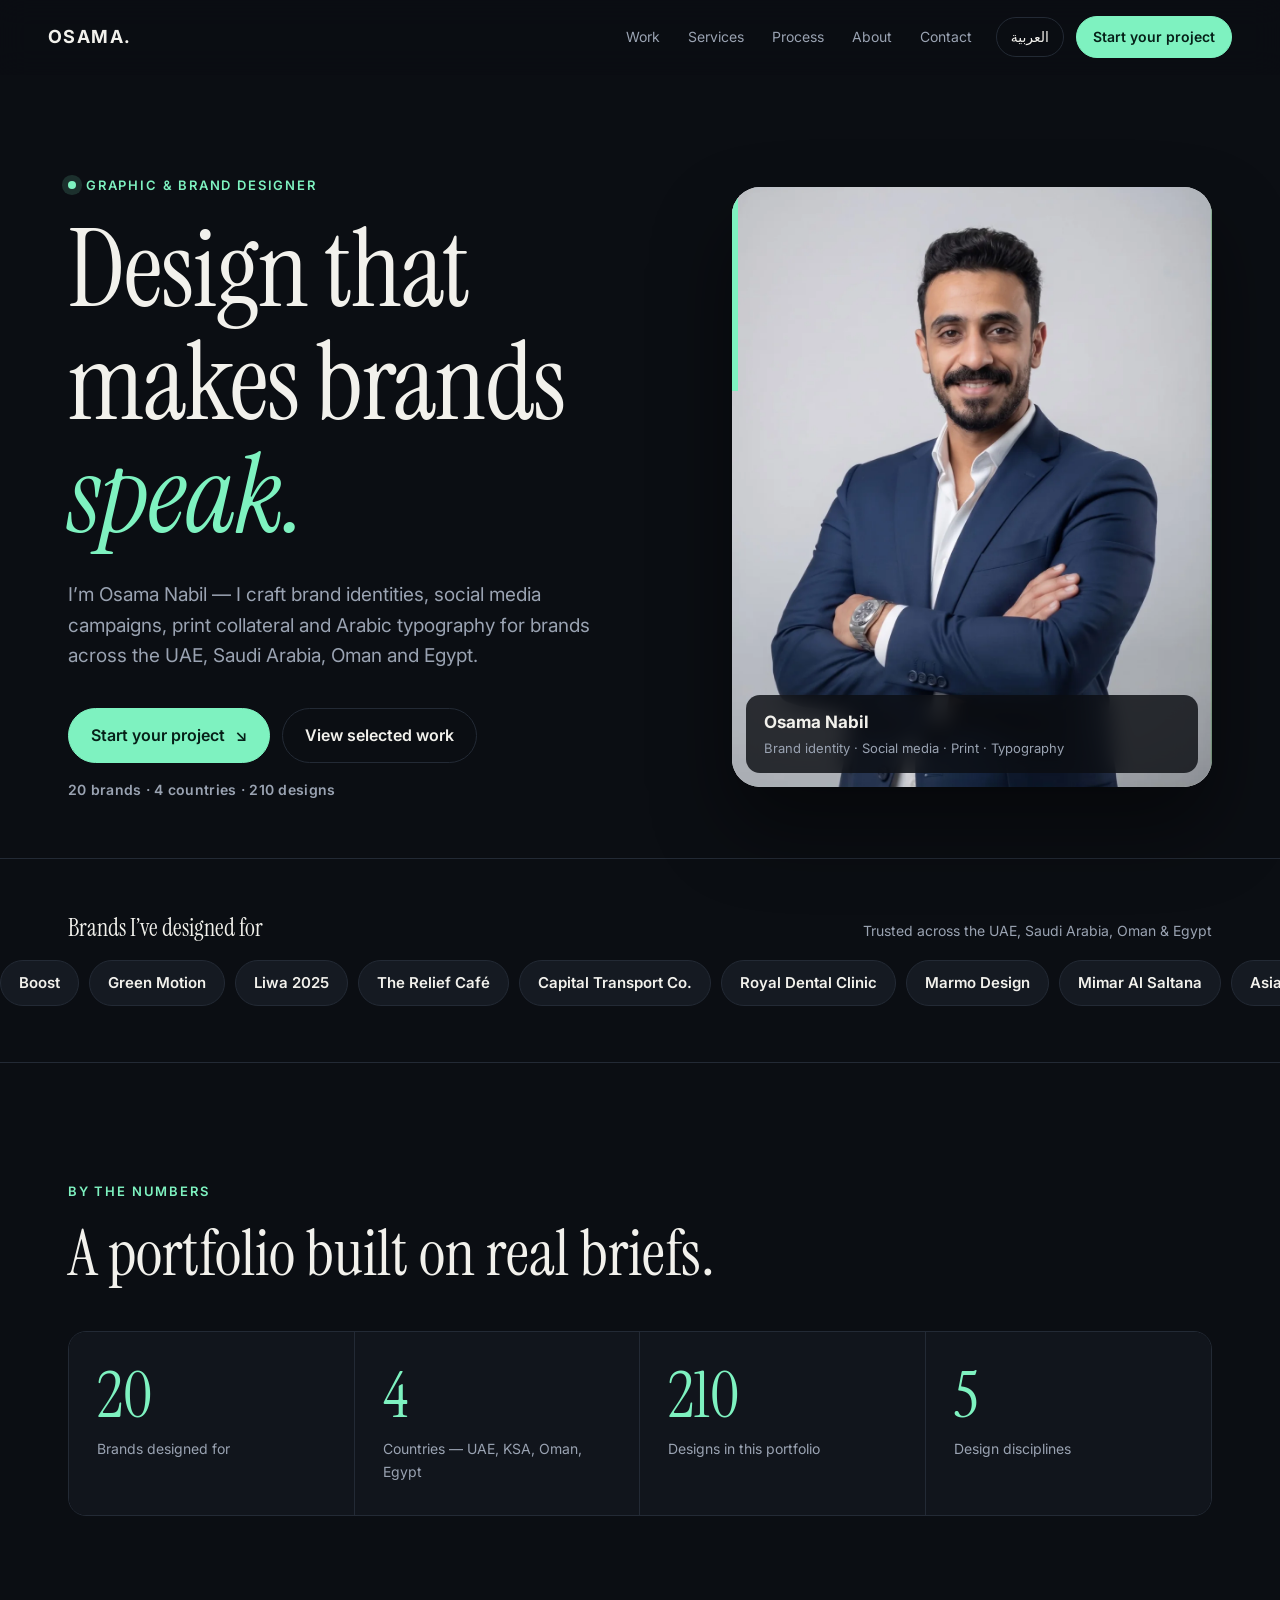
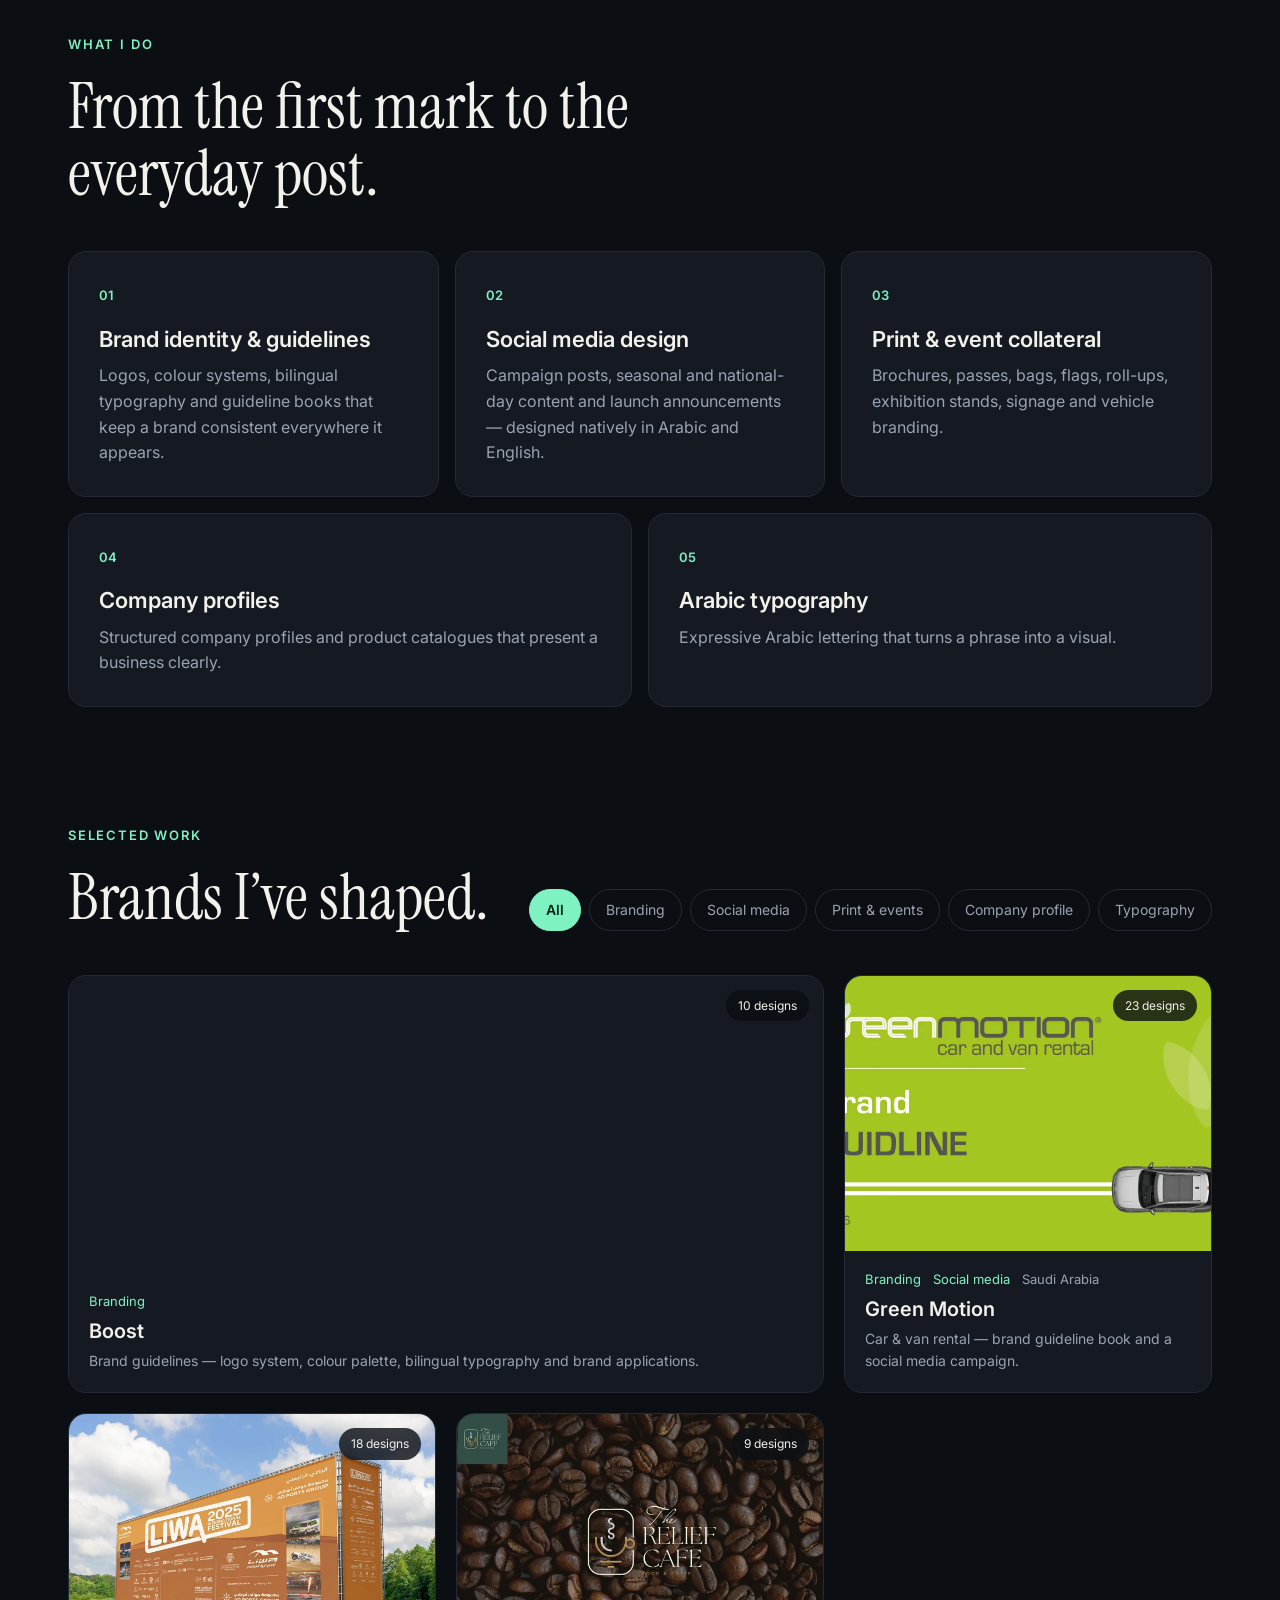
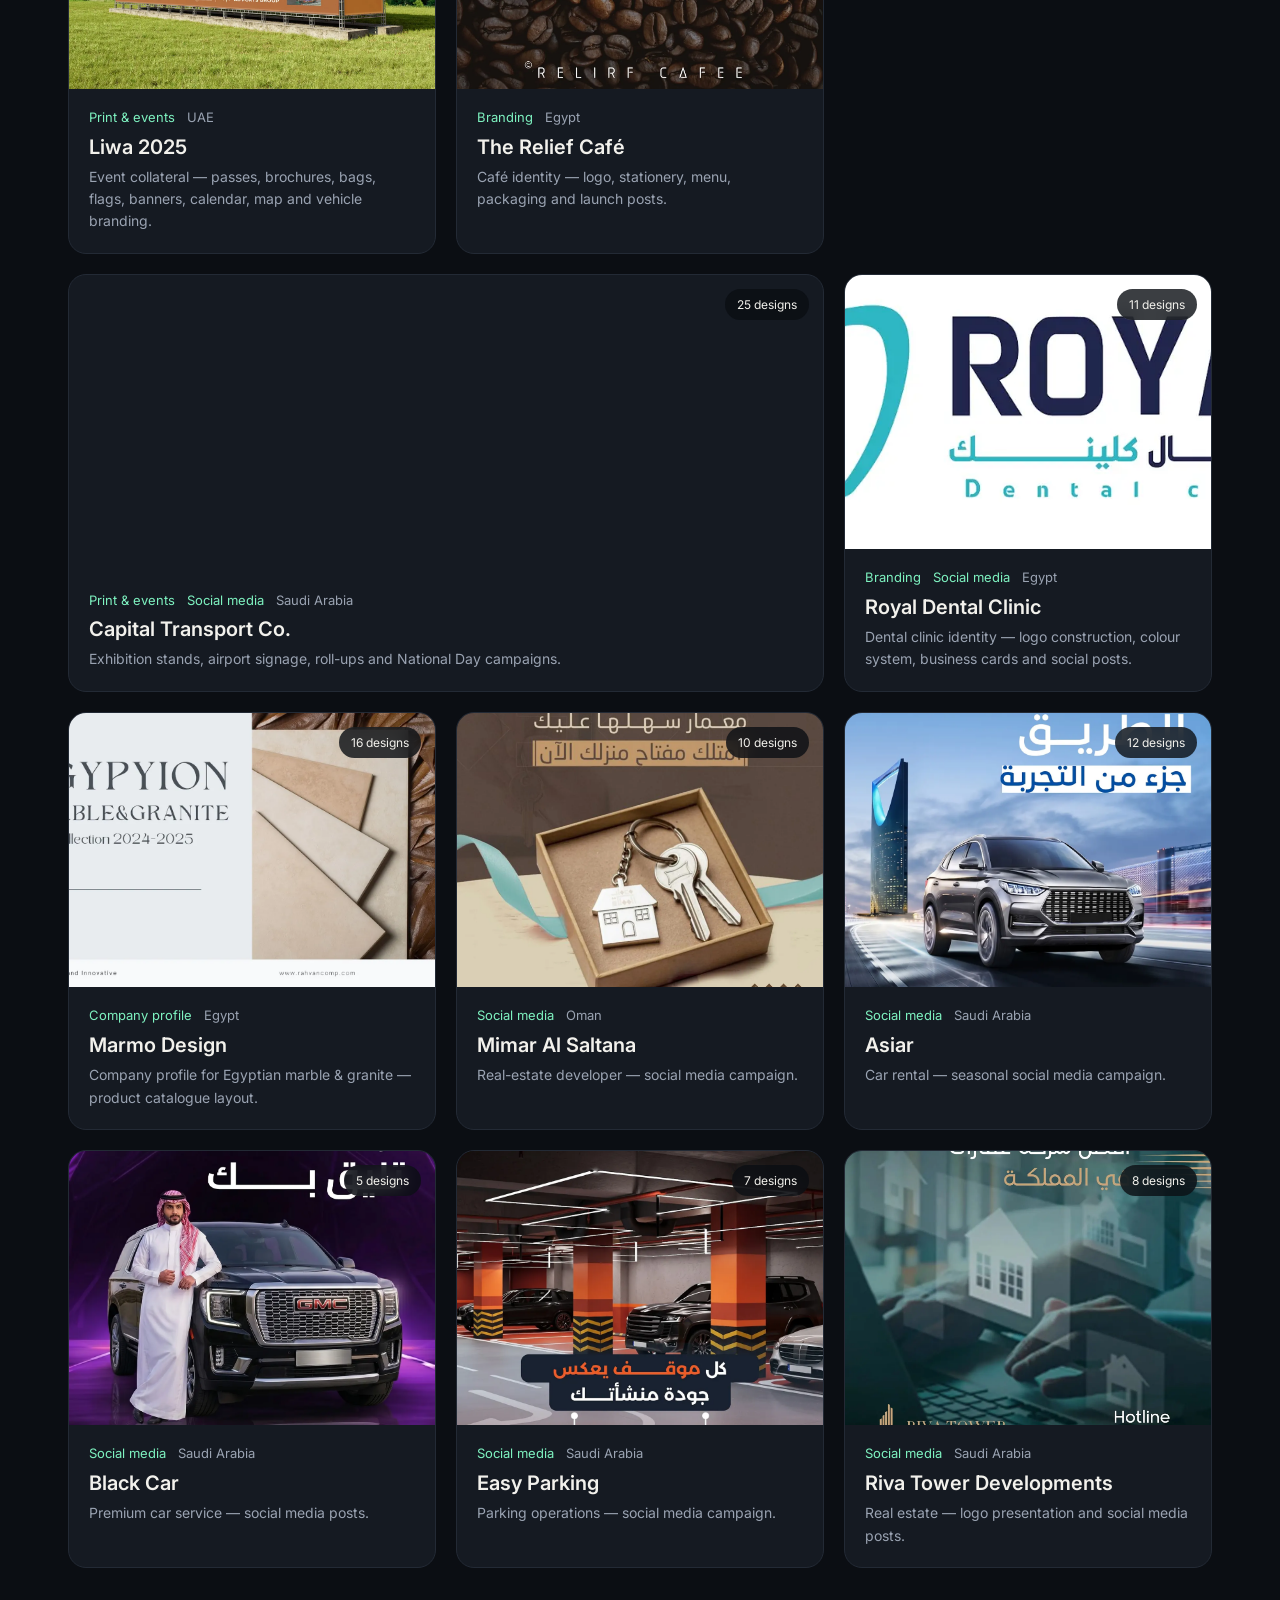
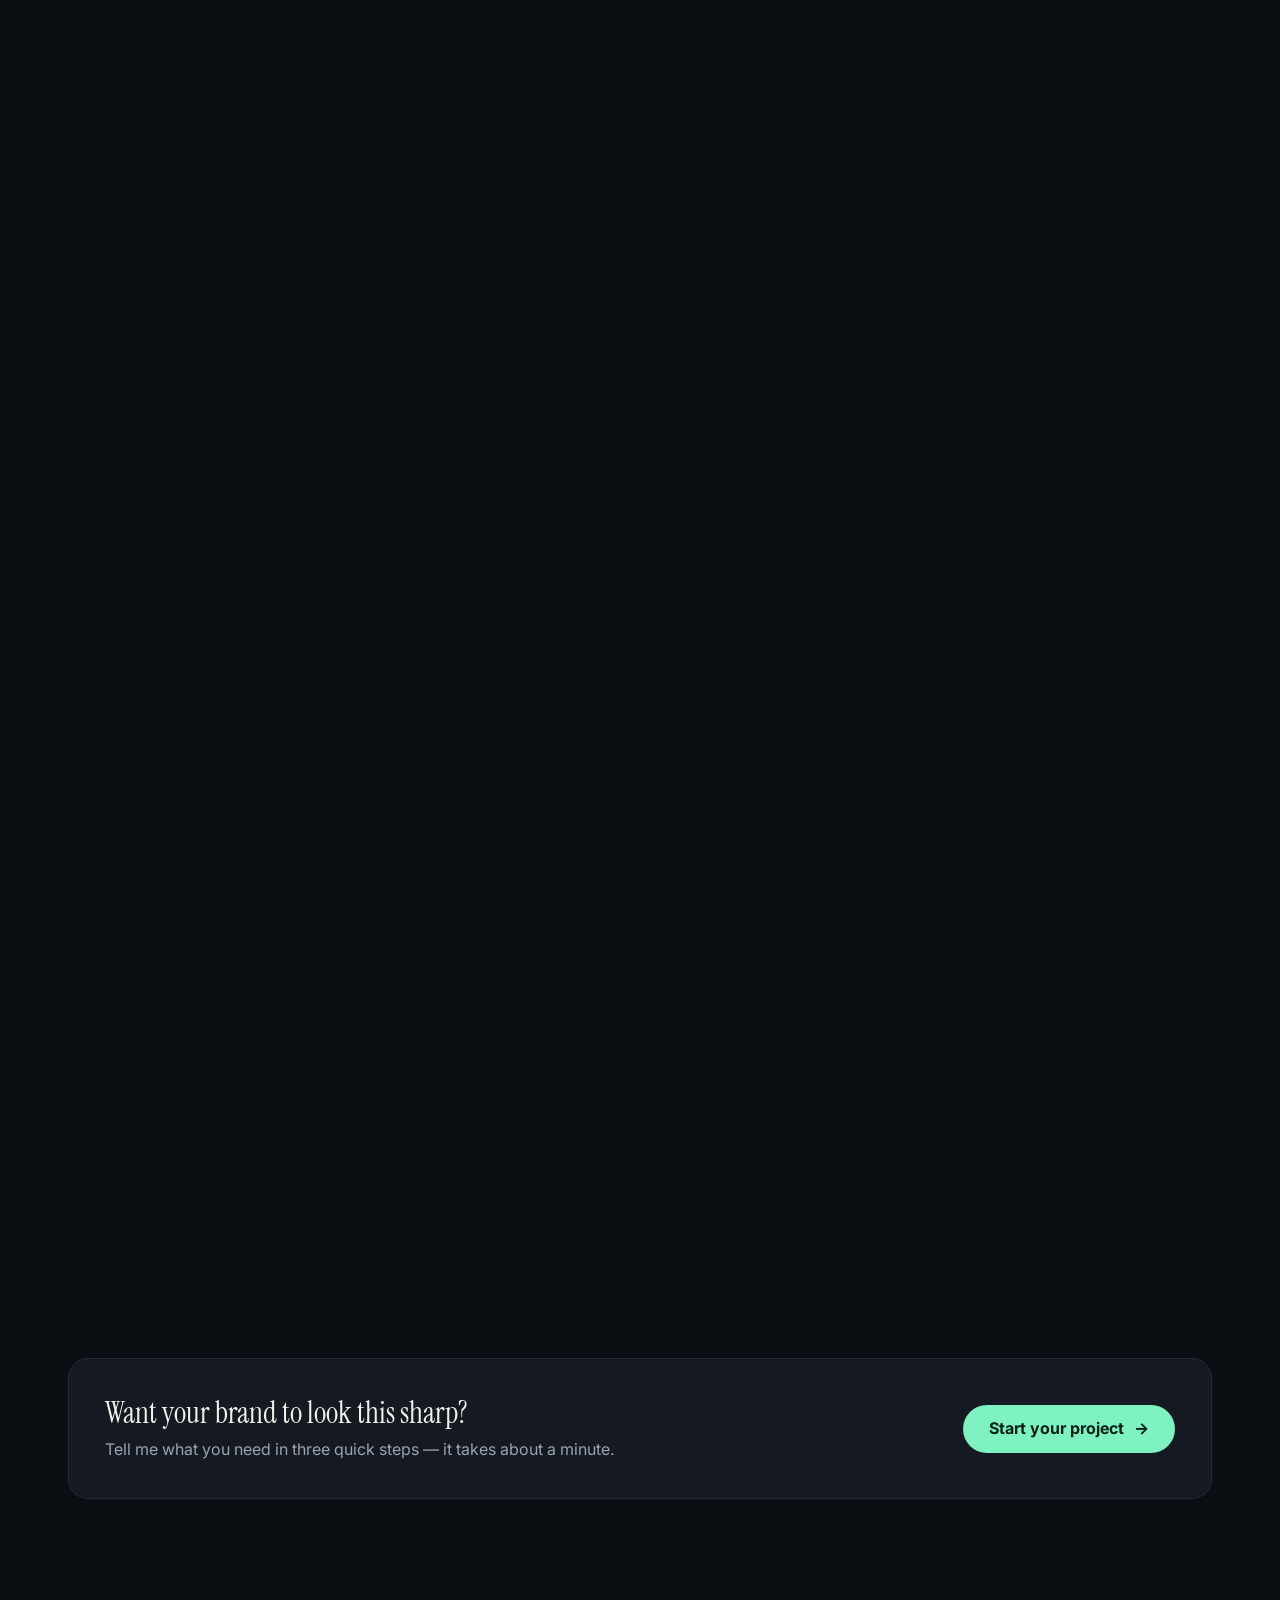
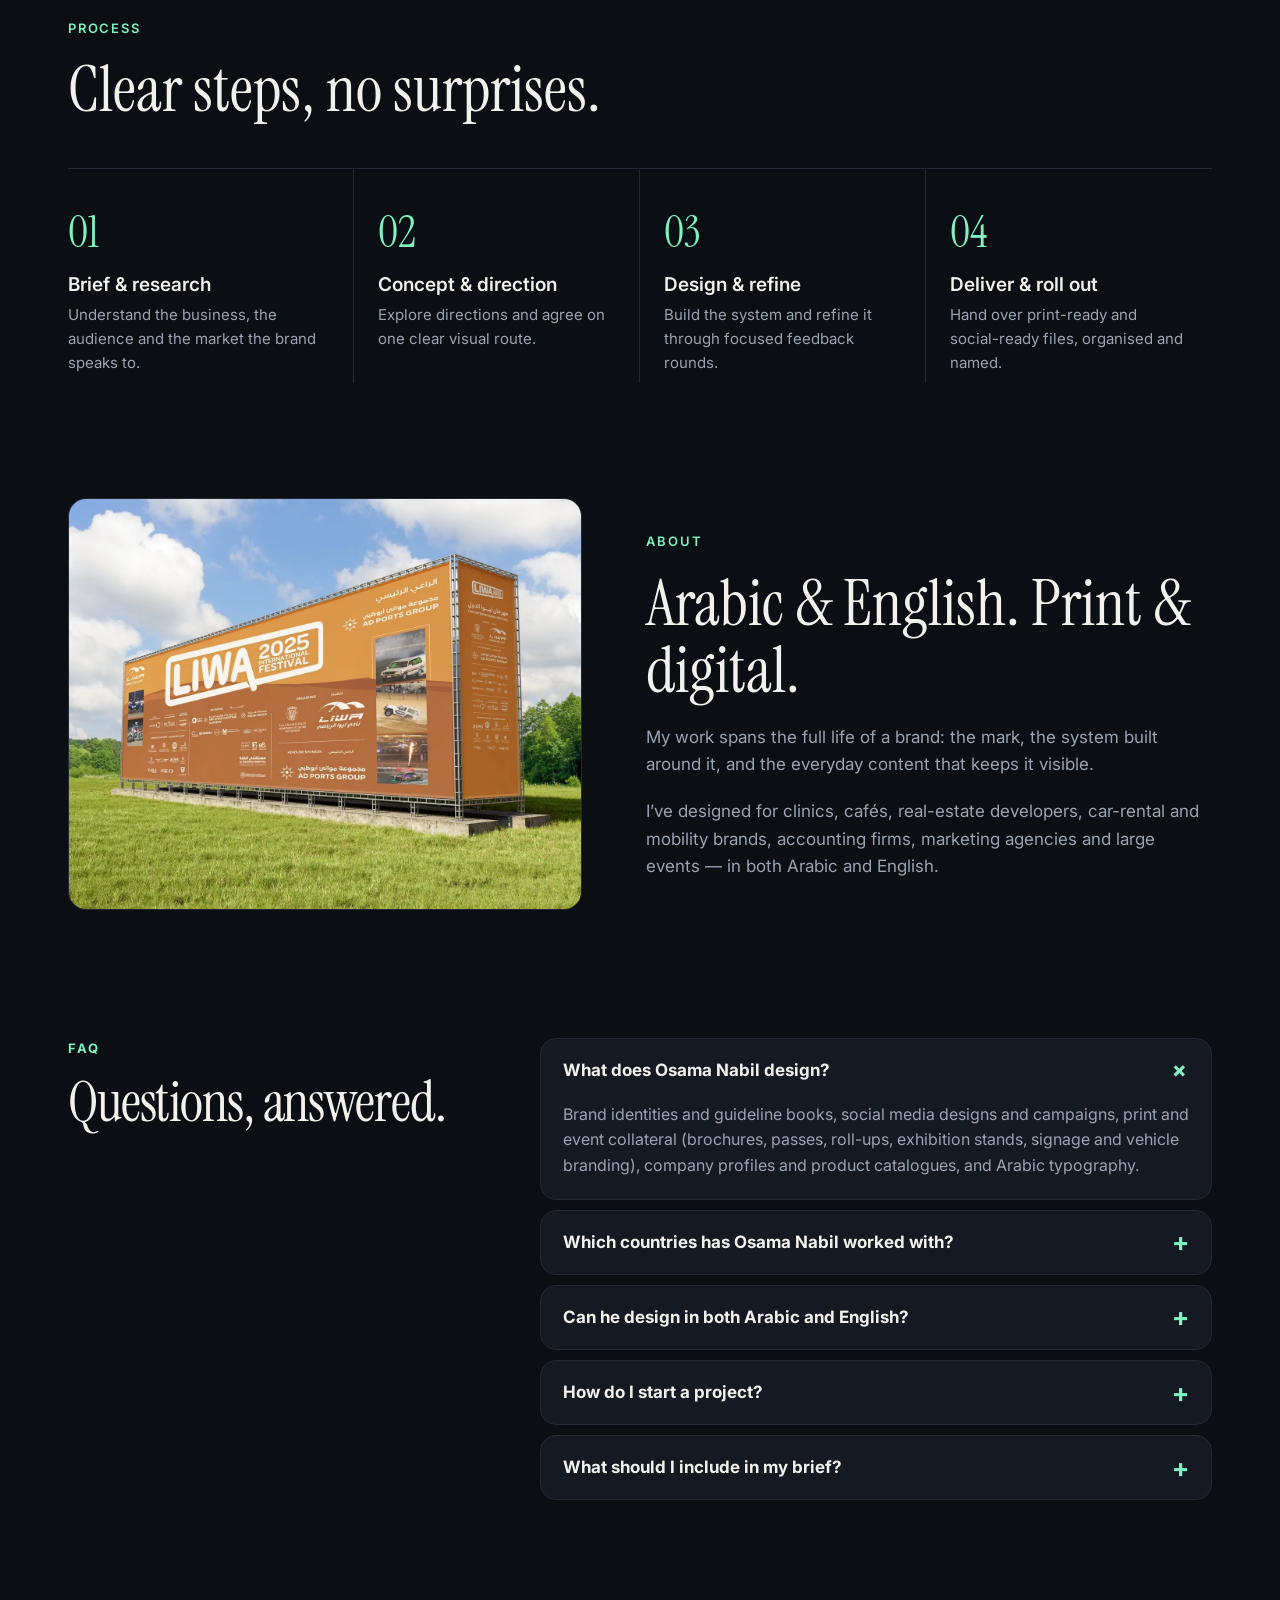
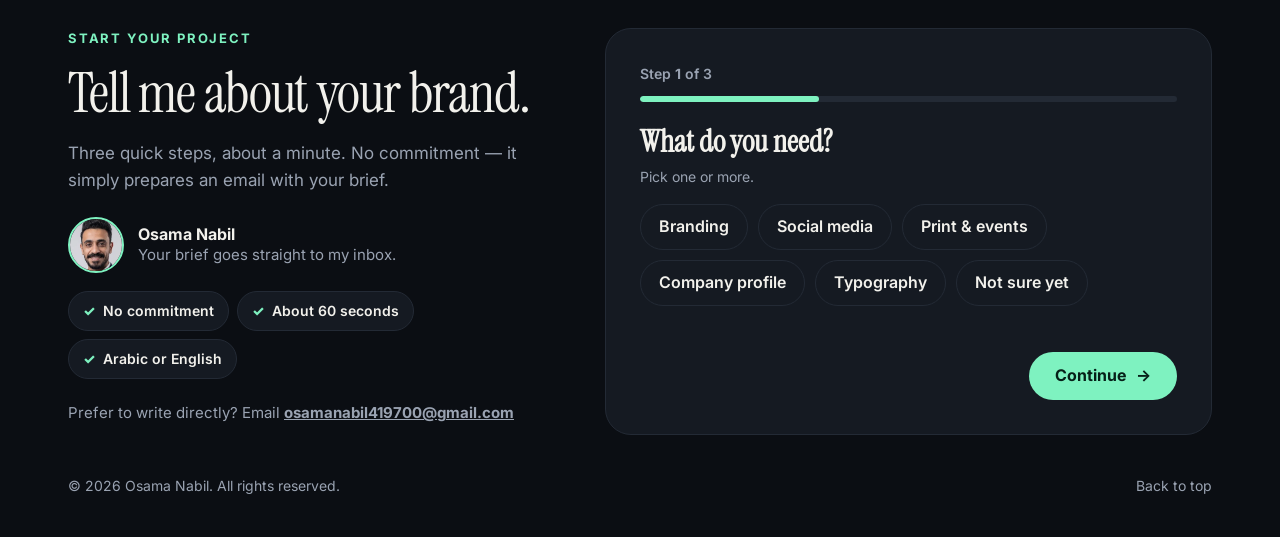
==== commit 8c5a490c: "Add design 7 (Signal) with portrait cut-out; add avatar to brief and sticky CTA - Background-removed" ====
--- a/design-1/index.html
+++ b/design-1/index.html
@@ -127,9 +127,9 @@
     </section>
 
     <!--inc:faq--><section class="faq f-wrap" id="faq" aria-labelledby="faqTitle"><div class="faq__grid"><div><p class="f-kicker" data-i18n="faq.kicker">FAQ</p><h2 class="f-h2" id="faqTitle" data-i18n="faq.title">Questions, answered.</h2></div><div class="faq__list"><details open><summary data-i18n="faq.q1">What does Osama Nabil design?</summary><p data-i18n="faq.a1">Brand identities and guideline books, social media designs and campaigns, print and event collateral (brochures, passes, roll-ups, exhibition stands, signage and vehicle branding), company profiles and product catalogues, and Arabic typography.</p></details><details><summary data-i18n="faq.q2">Which countries has Osama Nabil worked with?</summary><p data-i18n="faq.a2">Brands in the United Arab Emirates, Saudi Arabia, Oman and Egypt — including clinics, cafés, real-estate developers, car-rental and mobility companies, accounting firms, marketing agencies and large events.</p></details><details><summary data-i18n="faq.q3">Can he design in both Arabic and English?</summary><p data-i18n="faq.a3">Yes. The portfolio includes bilingual brand guidelines and social media work typeset natively in Arabic and English.</p></details><details><summary data-i18n="faq.q4">How do I start a project?</summary><p data-i18n="faq.a4">Fill in the three-step brief on this page — it takes about a minute. It prepares an email with your needs, timeline and contact details that you send directly. There is no commitment.</p></details><details><summary data-i18n="faq.q5">What should I include in my brief?</summary><p data-i18n="faq.a5">What you need (for example a logo, a social media campaign or event print), when you need it, an approximate budget if you have one, and the best way to reach you.</p></details></div></div></section><!--/inc:faq-->
-    <!--inc:brief--><section class="brief f-wrap" id="contact" aria-labelledby="briefTitle"><div class="brief__grid"><div class="brief__intro"><p class="f-kicker" data-i18n="brief.kicker">Start your project</p><h2 class="f-h2" id="briefTitle" data-i18n="brief.title">Tell me about your brand.</h2><p class="brief__lead" data-i18n="brief.lead">Three quick steps, about a minute. No commitment — it simply prepares an email with your brief.</p><ul class="brief__trust"><li data-i18n="brief.trust1">No commitment</li><li data-i18n="brief.trust2">About 60 seconds</li><li data-i18n="brief.trust3">Arabic or English</li></ul><p class="brief__alt"><span data-i18n="brief.alt">Prefer to write directly? Email</span> <a data-email data-email-text href="mailto:osamanabil419700@gmail.com">osamanabil419700@gmail.com</a></p></div><form class="brief__form" novalidate aria-label="Tell me about your brand."><div class="brief__progress" aria-live="polite"><span><span data-i18n="brief.step">Step</span> <b class="brief__n">1</b> <span data-i18n="brief.of">of</span> 3</span><i><b></b></i></div><fieldset class="brief__step is-active"><legend data-i18n="brief.q1">What do you need?</legend><p class="brief__hint" data-i18n="brief.q1h">Pick one or more.</p><div class="brief__chips" data-group="services"><label class="brief__chip"><input type="checkbox" name="services" value="branding"><span data-i18n="cat.branding">Branding</span></label><label class="brief__chip"><input type="checkbox" name="services" value="social"><span data-i18n="cat.social">Social media</span></label><label class="brief__chip"><input type="checkbox" name="services" value="print"><span data-i18n="cat.print">Print &amp; events</span></label><label class="brief__chip"><input type="checkbox" name="services" value="profile"><span data-i18n="cat.profile">Company profile</span></label><label class="brief__chip"><input type="checkbox" name="services" value="type"><span data-i18n="cat.type">Typography</span></label><label class="brief__chip"><input type="checkbox" name="services" value="unsure"><span data-i18n="brief.unsure">Not sure yet</span></label></div><p class="brief__err" role="alert"></p><div class="brief__nav"><button type="button" class="f-btn" data-next><span data-i18n="brief.next">Continue</span> <span class="arr" aria-hidden="true">→</span></button></div></fieldset><fieldset class="brief__step" hidden><legend data-i18n="brief.q2">When do you need it?</legend><div class="brief__chips" data-group="timeline"><label class="brief__chip"><input type="radio" name="timeline" value="t1"><span data-i18n="brief.t1">As soon as possible</span></label><label class="brief__chip"><input type="radio" name="timeline" value="t2"><span data-i18n="brief.t2">Within a month</span></label><label class="brief__chip"><input type="radio" name="timeline" value="t3"><span data-i18n="brief.t3">In 1–3 months</span></label><label class="brief__chip"><input type="radio" name="timeline" value="t4"><span data-i18n="brief.t4">Just exploring</span></label></div><div class="brief__field"><label for="bf-budget" data-i18n="brief.budget">Budget (optional)</label><input id="bf-budget" name="budget" type="text" placeholder="e.g. 5,000 AED" data-i18n-ph="brief.budgetPh"></div><p class="brief__err" role="alert"></p><div class="brief__nav"><button type="button" class="f-btn f-btn--ghost" data-back data-i18n="brief.back">Back</button><button type="button" class="f-btn" data-next><span data-i18n="brief.next">Continue</span> <span class="arr" aria-hidden="true">→</span></button></div></fieldset><fieldset class="brief__step" hidden><legend data-i18n="brief.q3">Where can I reach you?</legend><div class="brief__field"><label for="bf-name"><span data-i18n="brief.name">Your name</span> <small data-i18n="brief.required">Required</small></label><input id="bf-name" name="name" type="text" autocomplete="name" required aria-required="true"></div><div class="brief__field"><label for="bf-contact"><span data-i18n="brief.contact">Email or WhatsApp number</span> <small data-i18n="brief.required">Required</small></label><input id="bf-contact" name="contact" type="text" autocomplete="email" inputmode="email" required aria-required="true"></div><div class="brief__field"><label for="bf-company"><span data-i18n="brief.company">Brand / company (optional)</span></label><input id="bf-company" name="company" type="text" autocomplete="organization"></div><div class="brief__field"><label for="bf-details"><span data-i18n="brief.details">Anything else? (optional)</span></label><textarea id="bf-details" name="details" rows="3"></textarea></div><p class="brief__err" role="alert"></p><div class="brief__nav"><button type="button" class="f-btn f-btn--ghost" data-back data-i18n="brief.back">Back</button><button type="submit" class="f-btn"><span data-i18n="brief.send">Send my brief</span> <span class="arr" aria-hidden="true">→</span></button></div></fieldset><div class="brief__done" hidden><h3 tabindex="-1" data-i18n="brief.doneT">Almost there — just hit send.</h3><p><span data-i18n="brief.doneP">Your email app should have opened with the brief ready. If it didn’t, copy the brief below and email it to:</span> <a data-email data-email-text href="mailto:osamanabil419700@gmail.com">osamanabil419700@gmail.com</a></p><textarea class="brief__out" readonly aria-label="Brief"></textarea><div class="brief__nav"><button type="button" class="f-btn" data-copy data-i18n="brief.copy">Copy brief</button><button type="button" class="f-btn f-btn--ghost" data-again data-i18n="brief.again">Start over</button></div></div></form></div></section><!--/inc:brief-->
+    <!--inc:brief--><section class="brief f-wrap" id="contact" aria-labelledby="briefTitle"><div class="brief__grid"><div class="brief__intro"><p class="f-kicker" data-i18n="brief.kicker">Start your project</p><h2 class="f-h2" id="briefTitle" data-i18n="brief.title">Tell me about your brand.</h2><p class="brief__lead" data-i18n="brief.lead">Three quick steps, about a minute. No commitment — it simply prepares an email with your brief.</p><div class="brief__person"><img src="../assets/img/avatar.webp" width="96" height="96" alt="Osama Nabil" loading="lazy"><p><b>Osama Nabil</b><span data-i18n="brief.person">Your brief goes straight to my inbox.</span></p></div><ul class="brief__trust"><li data-i18n="brief.trust1">No commitment</li><li data-i18n="brief.trust2">About 60 seconds</li><li data-i18n="brief.trust3">Arabic or English</li></ul><p class="brief__alt"><span data-i18n="brief.alt">Prefer to write directly? Email</span> <a data-email data-email-text href="mailto:osamanabil419700@gmail.com">osamanabil419700@gmail.com</a></p></div><form class="brief__form" novalidate aria-label="Tell me about your brand."><div class="brief__progress" aria-live="polite"><span><span data-i18n="brief.step">Step</span> <b class="brief__n">1</b> <span data-i18n="brief.of">of</span> 3</span><i><b></b></i></div><fieldset class="brief__step is-active"><legend data-i18n="brief.q1">What do you need?</legend><p class="brief__hint" data-i18n="brief.q1h">Pick one or more.</p><div class="brief__chips" data-group="services"><label class="brief__chip"><input type="checkbox" name="services" value="branding"><span data-i18n="cat.branding">Branding</span></label><label class="brief__chip"><input type="checkbox" name="services" value="social"><span data-i18n="cat.social">Social media</span></label><label class="brief__chip"><input type="checkbox" name="services" value="print"><span data-i18n="cat.print">Print &amp; events</span></label><label class="brief__chip"><input type="checkbox" name="services" value="profile"><span data-i18n="cat.profile">Company profile</span></label><label class="brief__chip"><input type="checkbox" name="services" value="type"><span data-i18n="cat.type">Typography</span></label><label class="brief__chip"><input type="checkbox" name="services" value="unsure"><span data-i18n="brief.unsure">Not sure yet</span></label></div><p class="brief__err" role="alert"></p><div class="brief__nav"><button type="button" class="f-btn" data-next><span data-i18n="brief.next">Continue</span> <span class="arr" aria-hidden="true">→</span></button></div></fieldset><fieldset class="brief__step" hidden><legend data-i18n="brief.q2">When do you need it?</legend><div class="brief__chips" data-group="timeline"><label class="brief__chip"><input type="radio" name="timeline" value="t1"><span data-i18n="brief.t1">As soon as possible</span></label><label class="brief__chip"><input type="radio" name="timeline" value="t2"><span data-i18n="brief.t2">Within a month</span></label><label class="brief__chip"><input type="radio" name="timeline" value="t3"><span data-i18n="brief.t3">In 1–3 months</span></label><label class="brief__chip"><input type="radio" name="timeline" value="t4"><span data-i18n="brief.t4">Just exploring</span></label></div><div class="brief__field"><label for="bf-budget" data-i18n="brief.budget">Budget (optional)</label><input id="bf-budget" name="budget" type="text" placeholder="e.g. 5,000 AED" data-i18n-ph="brief.budgetPh"></div><p class="brief__err" role="alert"></p><div class="brief__nav"><button type="button" class="f-btn f-btn--ghost" data-back data-i18n="brief.back">Back</button><button type="button" class="f-btn" data-next><span data-i18n="brief.next">Continue</span> <span class="arr" aria-hidden="true">→</span></button></div></fieldset><fieldset class="brief__step" hidden><legend data-i18n="brief.q3">Where can I reach you?</legend><div class="brief__field"><label for="bf-name"><span data-i18n="brief.name">Your name</span> <small data-i18n="brief.required">Required</small></label><input id="bf-name" name="name" type="text" autocomplete="name" required aria-required="true"></div><div class="brief__field"><label for="bf-contact"><span data-i18n="brief.contact">Email or WhatsApp number</span> <small data-i18n="brief.required">Required</small></label><input id="bf-contact" name="contact" type="text" autocomplete="email" inputmode="email" required aria-required="true"></div><div class="brief__field"><label for="bf-company"><span data-i18n="brief.company">Brand / company (optional)</span></label><input id="bf-company" name="company" type="text" autocomplete="organization"></div><div class="brief__field"><label for="bf-details"><span data-i18n="brief.details">Anything else? (optional)</span></label><textarea id="bf-details" name="details" rows="3"></textarea></div><p class="brief__err" role="alert"></p><div class="brief__nav"><button type="button" class="f-btn f-btn--ghost" data-back data-i18n="brief.back">Back</button><button type="submit" class="f-btn"><span data-i18n="brief.send">Send my brief</span> <span class="arr" aria-hidden="true">→</span></button></div></fieldset><div class="brief__done" hidden><h3 tabindex="-1" data-i18n="brief.doneT">Almost there — just hit send.</h3><p><span data-i18n="brief.doneP">Your email app should have opened with the brief ready. If it didn’t, copy the brief below and email it to:</span> <a data-email data-email-text href="mailto:osamanabil419700@gmail.com">osamanabil419700@gmail.com</a></p><textarea class="brief__out" readonly aria-label="Brief"></textarea><div class="brief__nav"><button type="button" class="f-btn" data-copy data-i18n="brief.copy">Copy brief</button><button type="button" class="f-btn f-btn--ghost" data-again data-i18n="brief.again">Start over</button></div></div></form></div></section><!--/inc:brief-->
   </main>
-  <!--inc:sticky--><div class="sticky-cta" aria-hidden="true"><span data-i18n="sticky.text">Have a project in mind?</span><a class="f-btn" href="#contact"><span data-i18n="sticky.cta">Start your project</span> <span class="arr" aria-hidden="true">→</span></a></div><!--/inc:sticky-->
+  <!--inc:sticky--><div class="sticky-cta" aria-hidden="true"><img src="../assets/img/avatar.webp" width="40" height="40" alt="" loading="lazy"><span data-i18n="sticky.text">Have a project in mind?</span><a class="f-btn" href="#contact"><span data-i18n="sticky.cta">Start your project</span> <span class="arr" aria-hidden="true">→</span></a></div><!--/inc:sticky-->
 
   <footer class="footer">
     <span>© <span data-year></span> <span data-name>Osama Nabil</span>. <span data-i18n="footer.rights">All rights reserved.</span></span>
--- a/assets/css/funnel.css
+++ b/assets/css/funnel.css
@@ -59,6 +59,10 @@
 .brief { padding-top: clamp(80px, 10vw, 140px); scroll-margin-top: 20px; }
 .brief__grid { display: grid; grid-template-columns: 1fr 1.25fr; gap: clamp(24px, 4vw, 64px); align-items: start; }
 .brief__lead { color: var(--f-muted); font-size: 17px; margin: 18px 0 22px; max-width: 480px; }
+.brief__person { display: flex; align-items: center; gap: 14px; margin: 0 0 18px; }
+.brief__person img { width: 56px; height: 56px; border-radius: 50%; object-fit: cover; border: 2px solid var(--f-accent); }
+.brief__person p { margin: 0; display: grid; line-height: 1.35; }
+.brief__person span { color: var(--f-muted); font-size: 15px; }
 .brief__trust { list-style: none; margin: 0 0 22px; padding: 0; display: flex; flex-wrap: wrap; gap: 8px; }
 .brief__trust li { display: inline-flex; align-items: center; gap: 8px; padding: 8px 14px; border-radius: 999px; background: var(--f-card); border: 1px solid var(--f-line); font-size: 14px; font-weight: 600; }
 .brief__trust li::before { content: '✓'; color: var(--f-accent); font-weight: 800; }
@@ -101,6 +105,7 @@
 .sticky-cta { position: fixed; z-index: 900; inset-inline-end: 18px; bottom: 18px; display: flex; align-items: center; gap: 14px; padding: 8px 8px 8px 20px; border-radius: 999px; background: var(--f-sticky-bg, rgba(15, 17, 22, .9)); color: var(--f-sticky-fg, #fff); border: 1px solid var(--f-line); box-shadow: 0 16px 40px rgba(0, 0, 0, .3); backdrop-filter: blur(12px); transform: translateY(140%); opacity: 0; transition: transform .45s cubic-bezier(.2, .8, .2, 1), opacity .3s; pointer-events: none; }
 [dir="rtl"] .sticky-cta { padding: 8px 20px 8px 8px; }
 .sticky-cta.is-on { transform: none; opacity: 1; pointer-events: auto; }
+.sticky-cta > img { width: 36px; height: 36px; border-radius: 50%; object-fit: cover; margin-inline-start: -10px; border: 2px solid var(--f-accent); }
 .sticky-cta span { font-weight: 600; font-size: 14px; }
 .sticky-cta .f-btn { min-height: 44px; padding: 0 20px; }
 
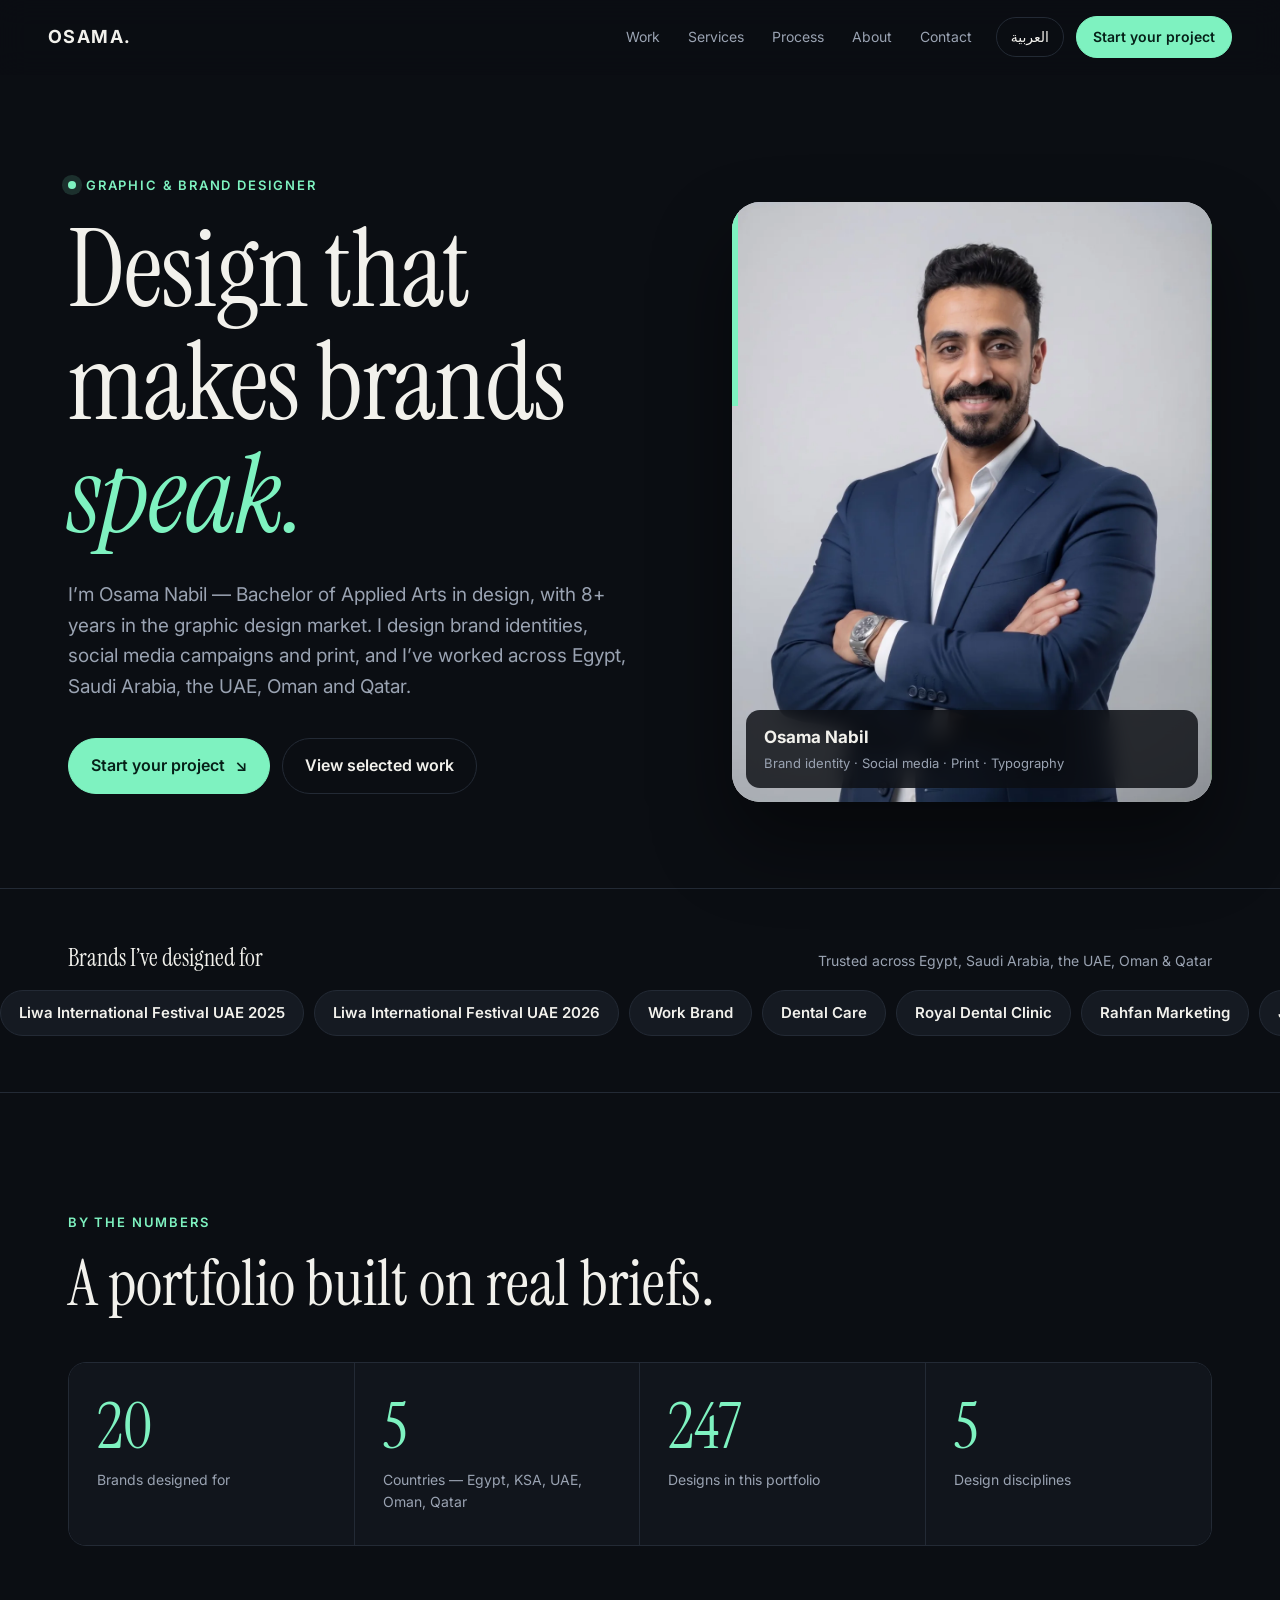
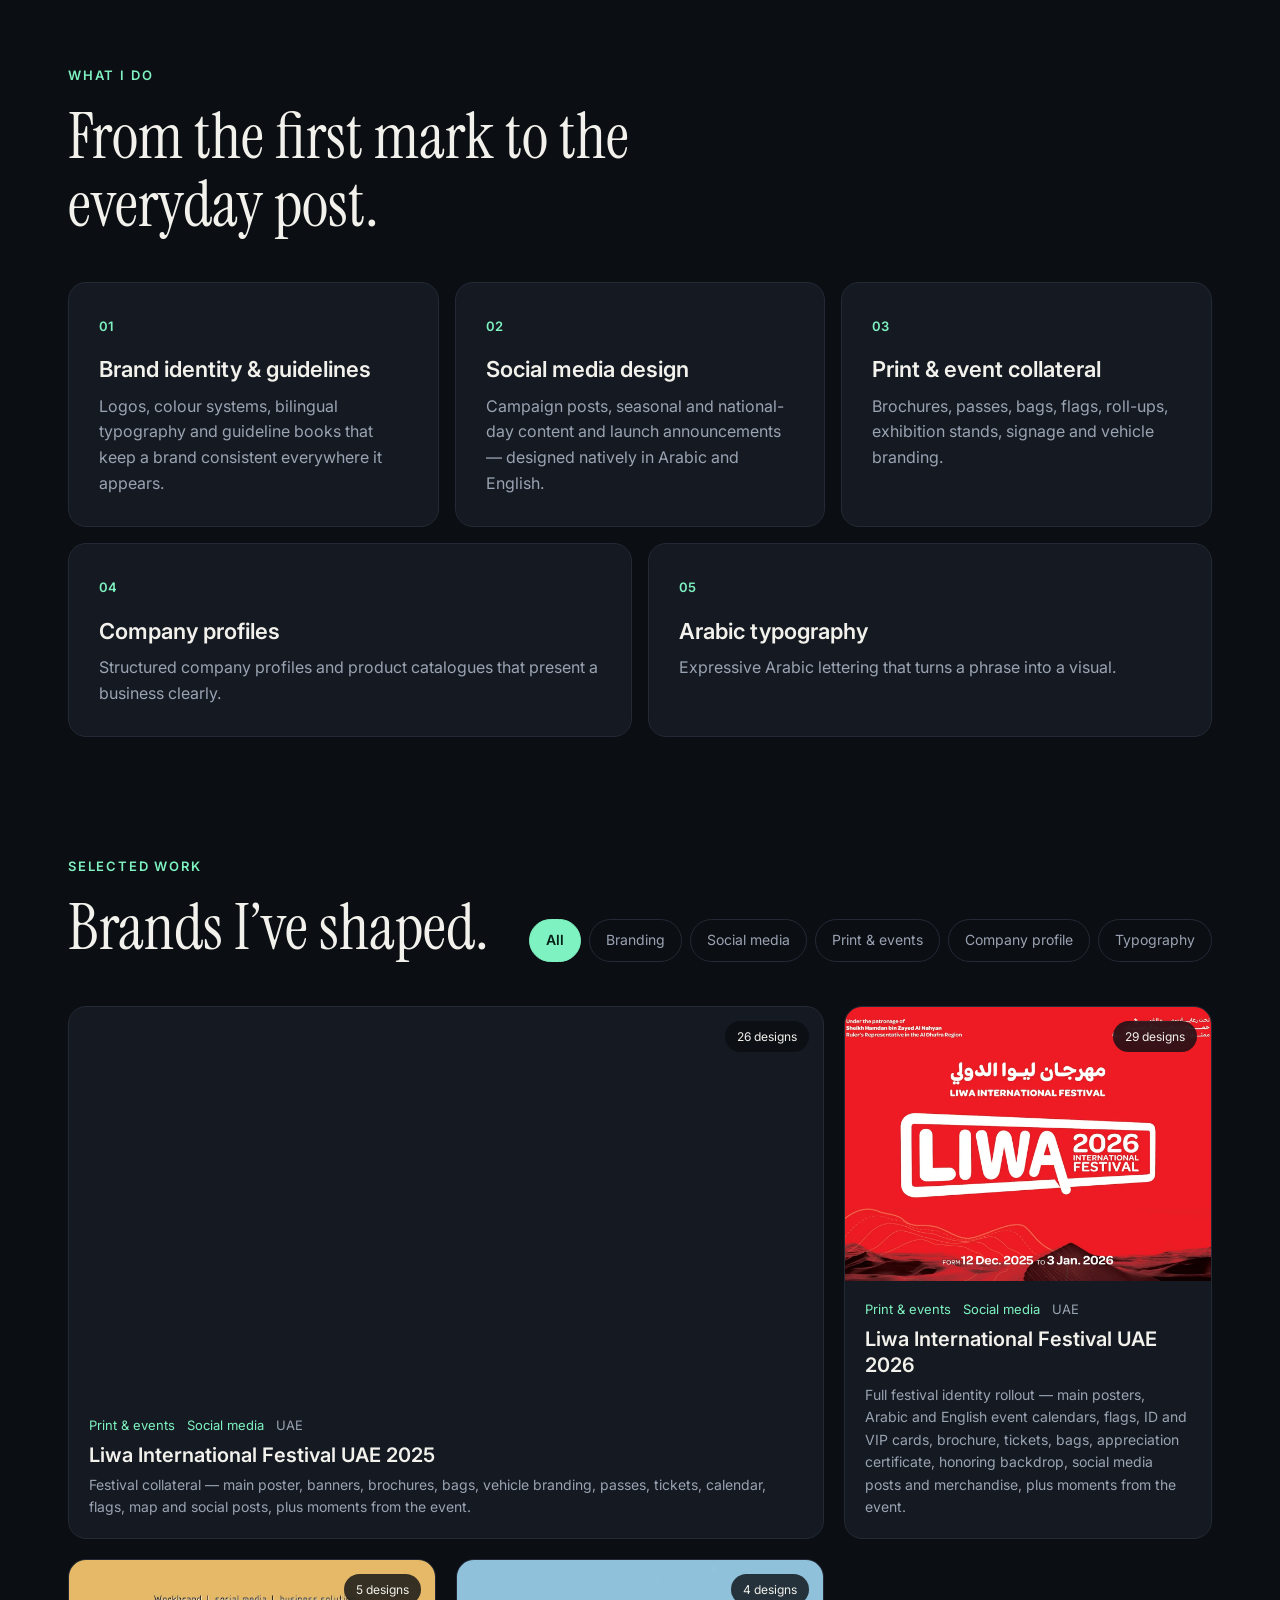
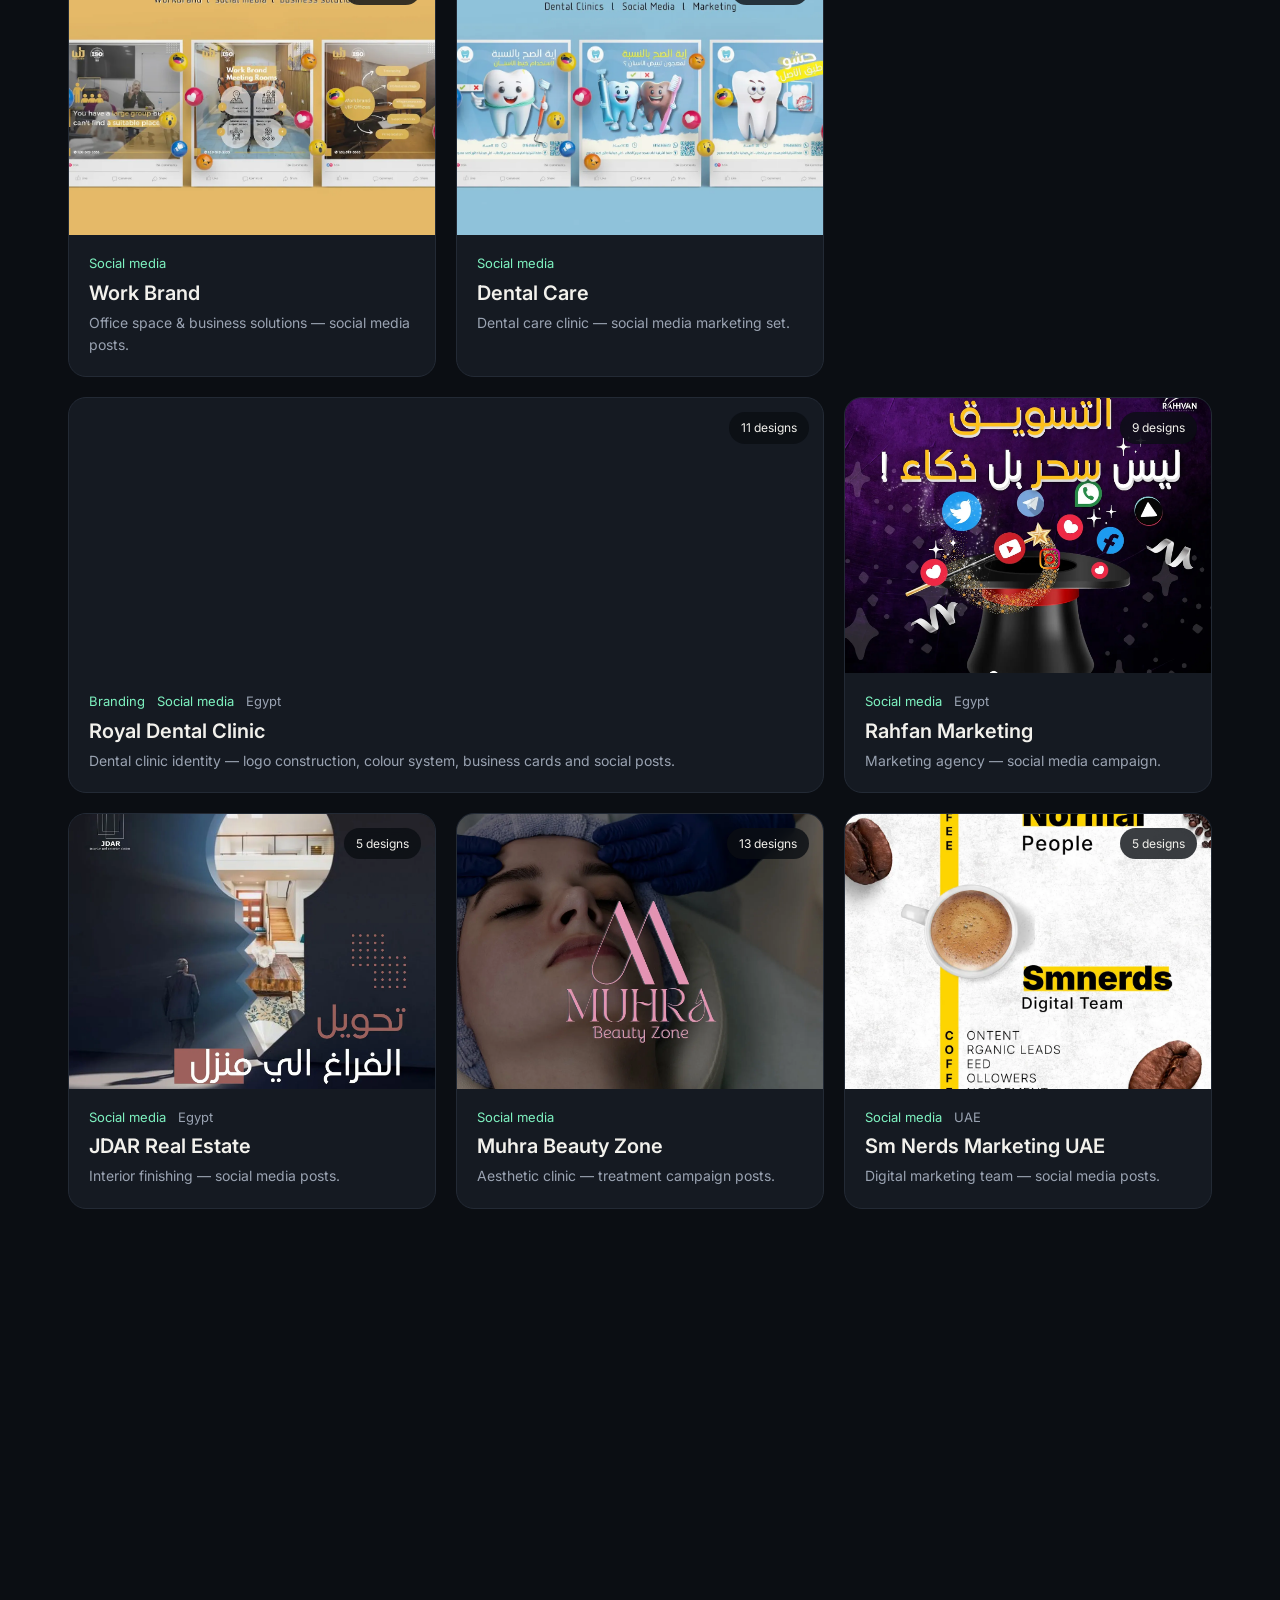
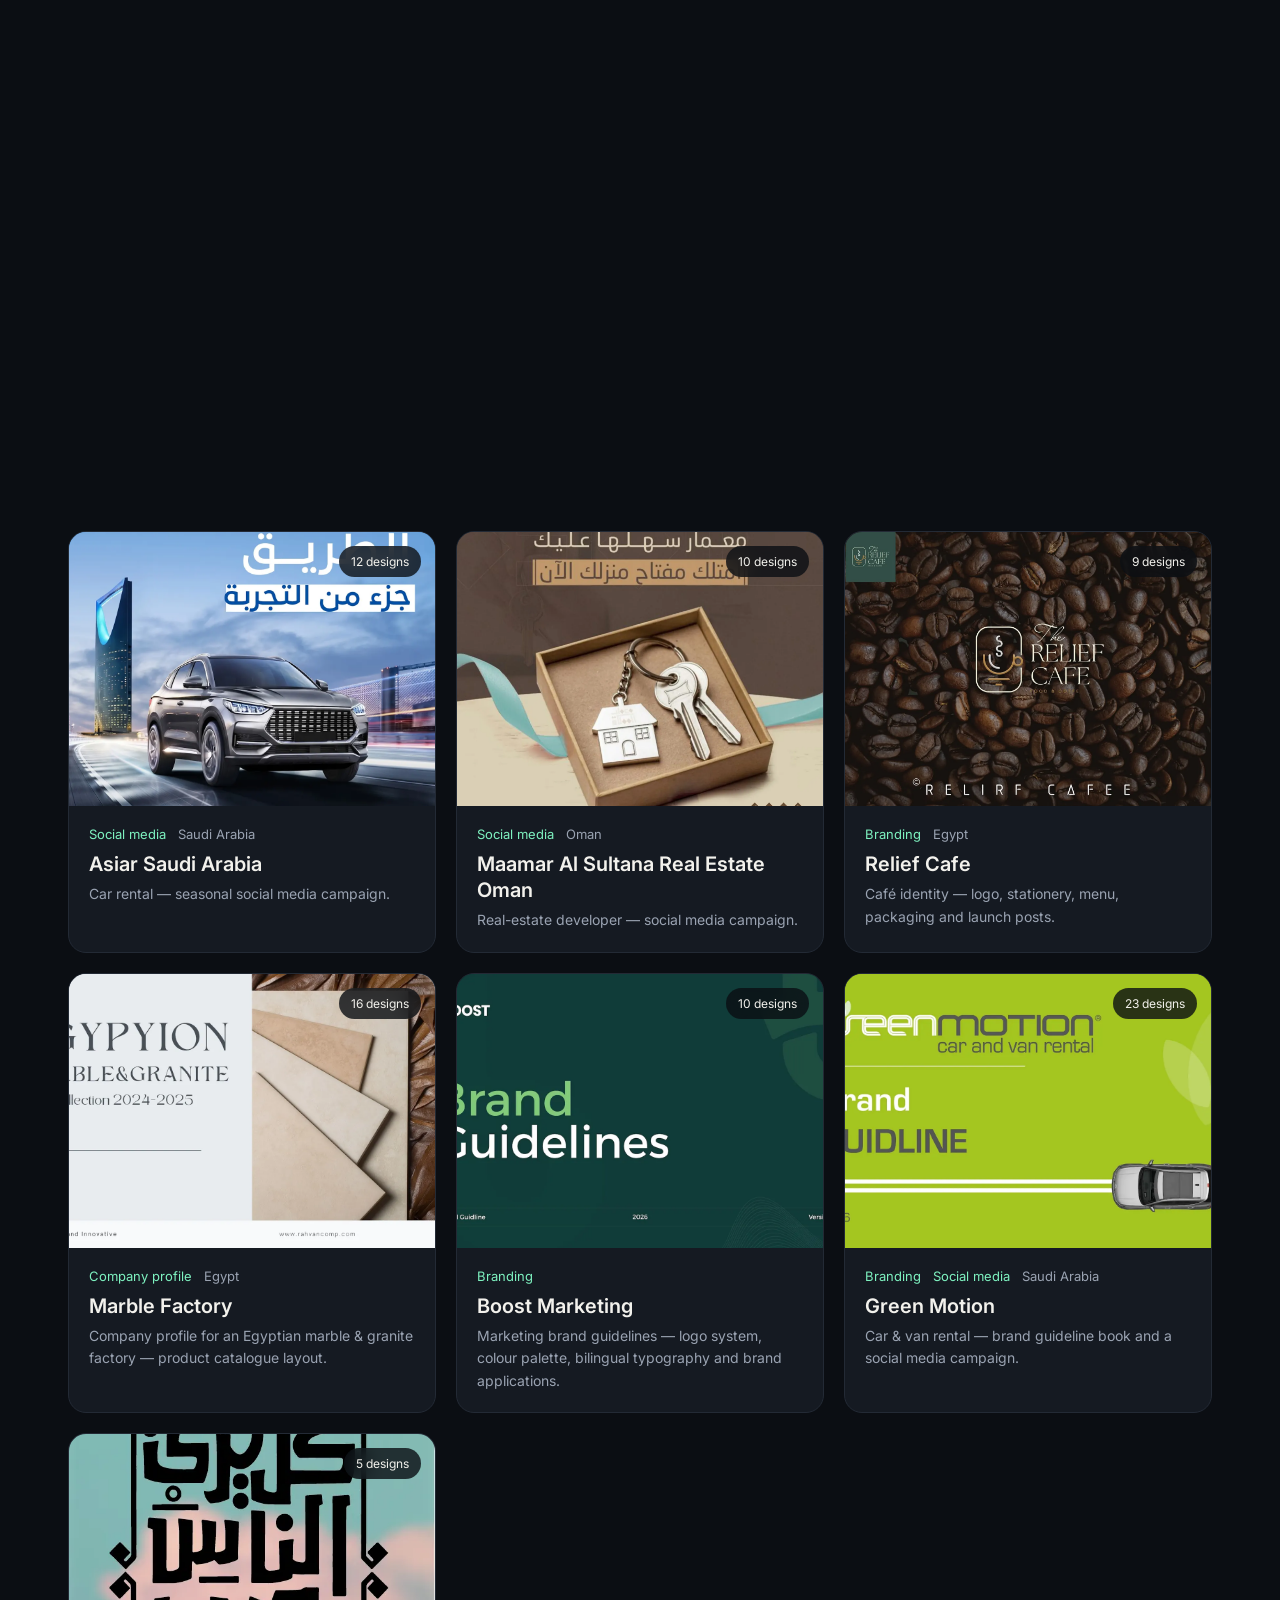
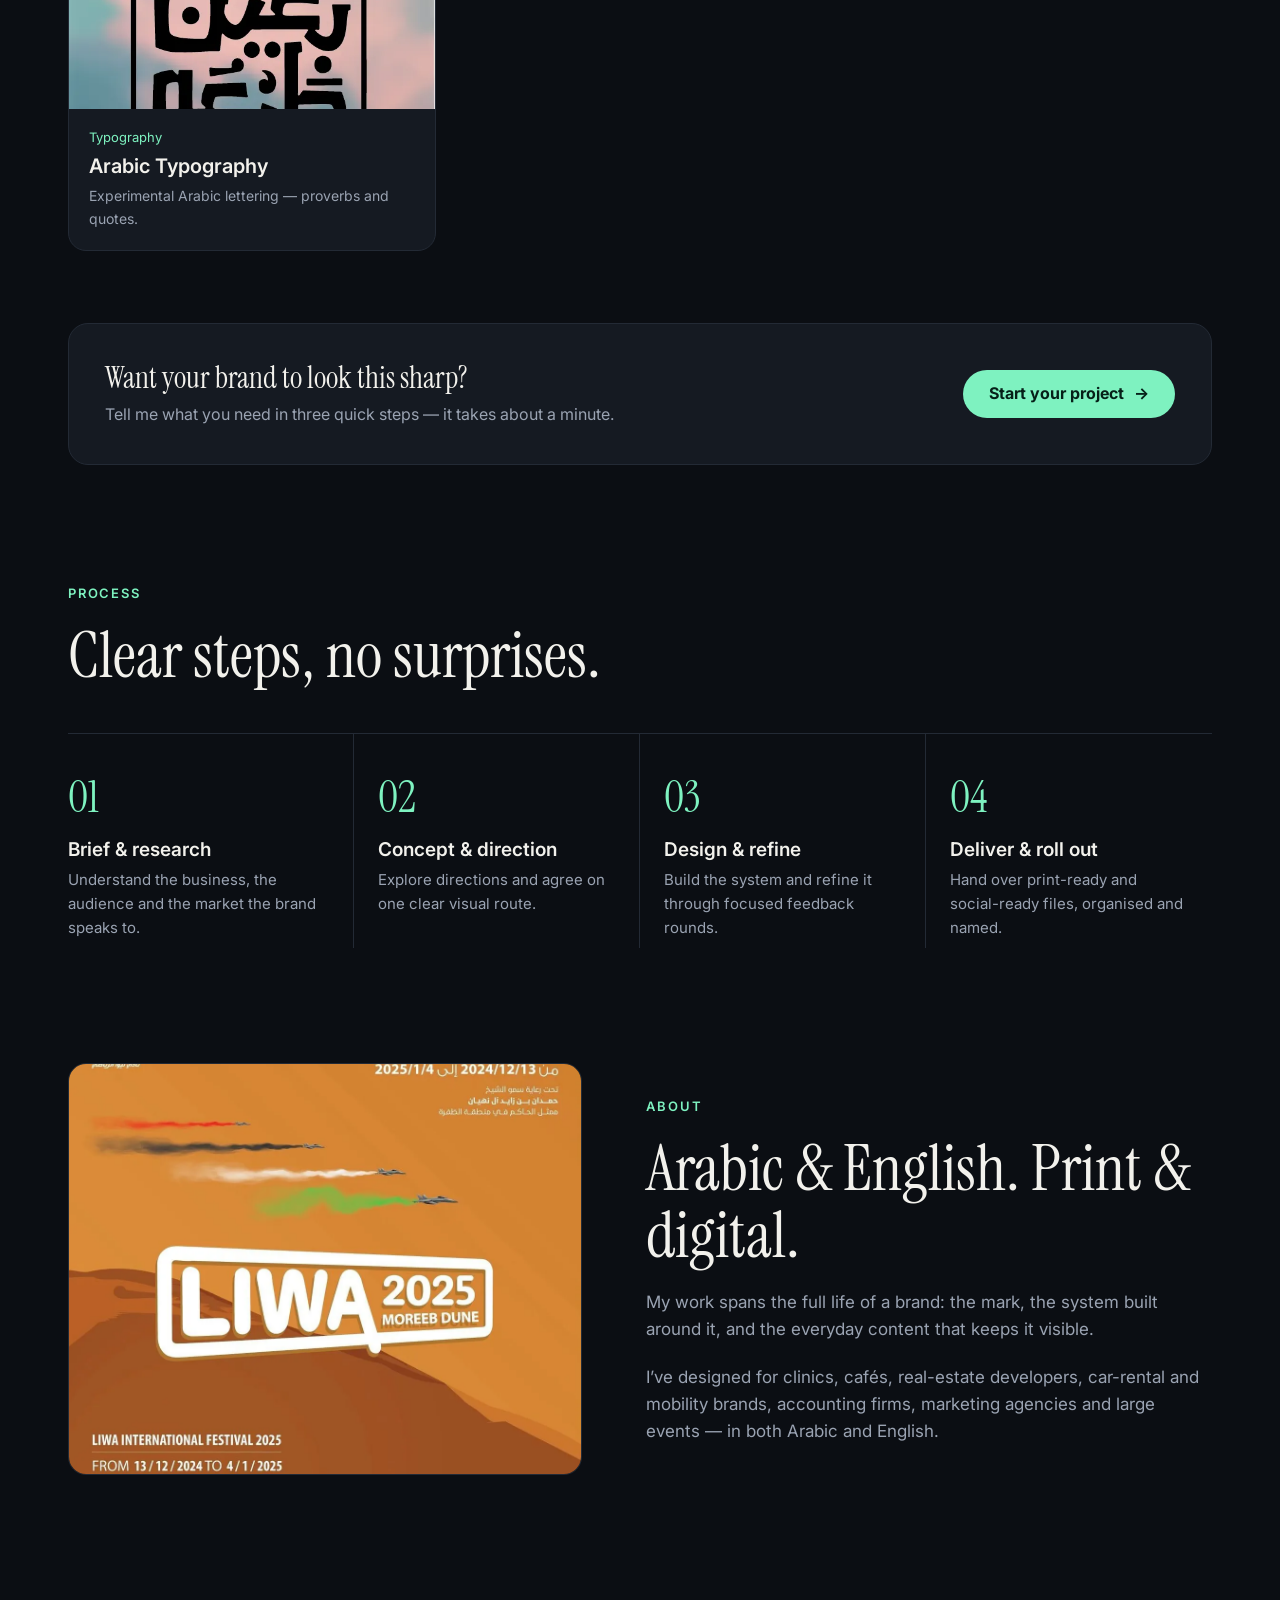
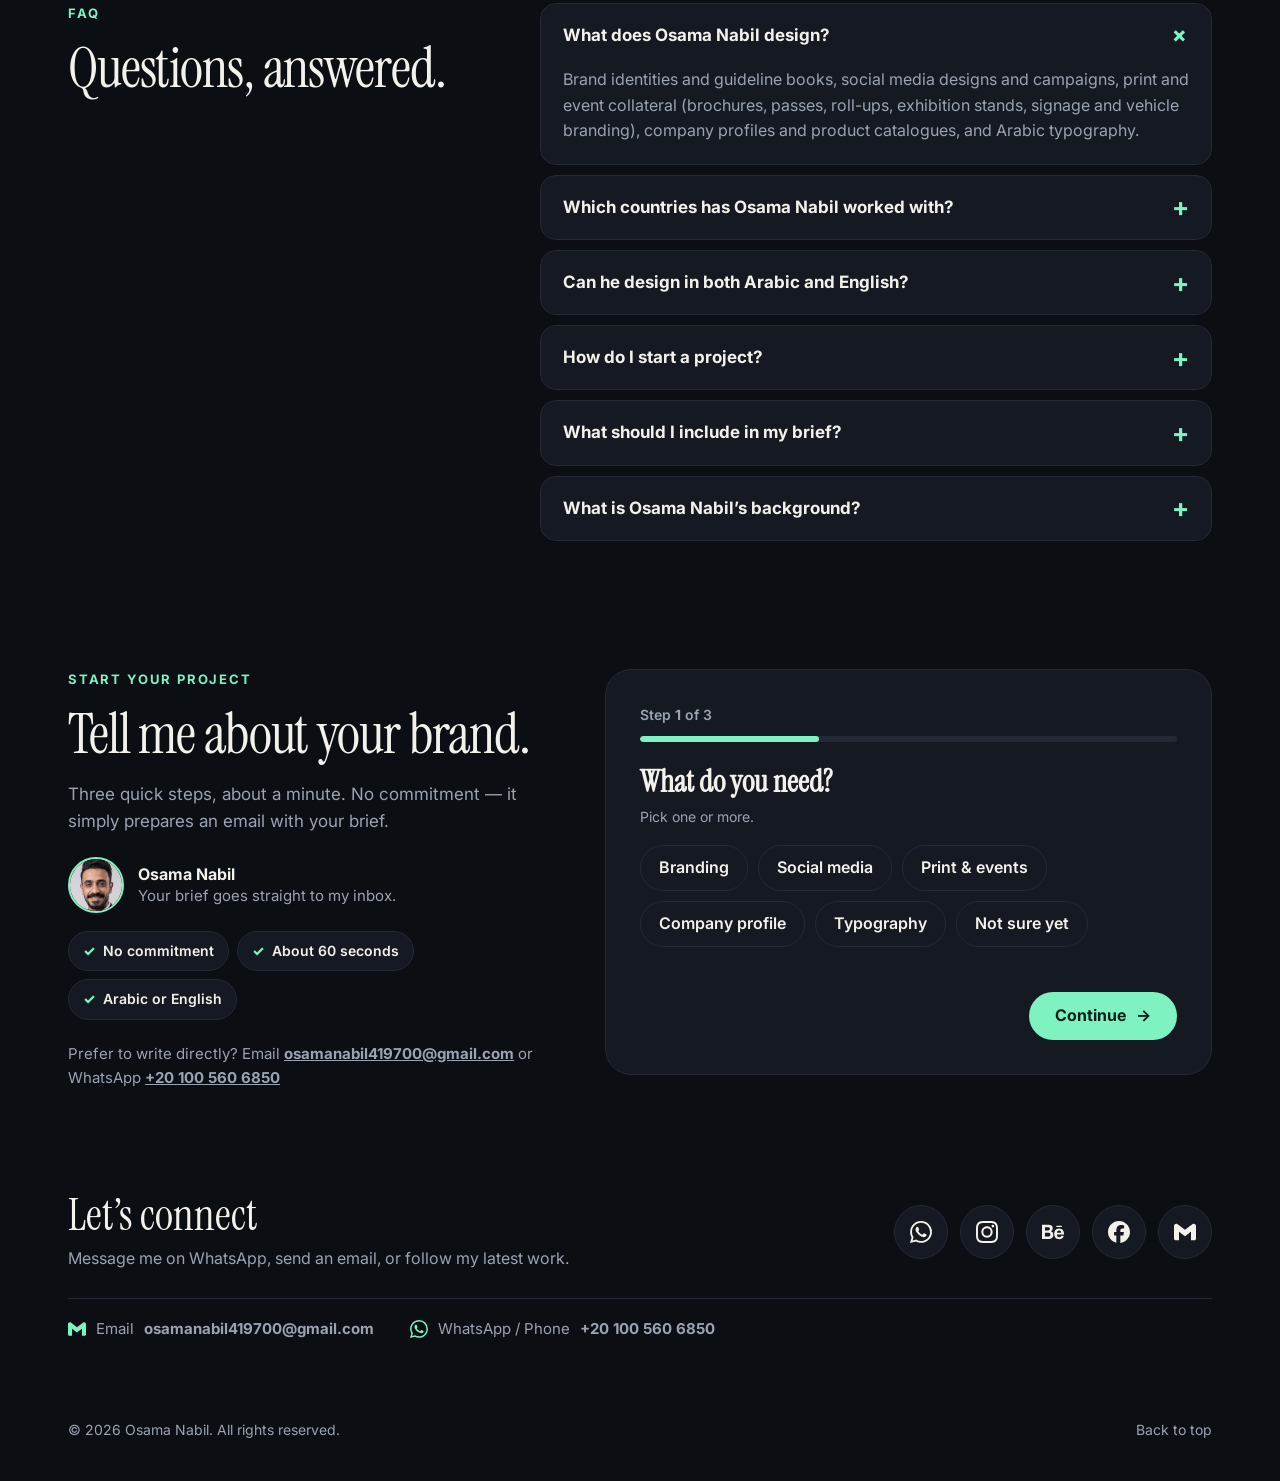
==== commit 905d9daa: "Add contact links, Liwa 2026, client names/order, 5 markets, experience; Arabic and marquee fixes - " ====
--- a/design-1/index.html
+++ b/design-1/index.html
@@ -4,14 +4,14 @@
   <meta charset="utf-8">
   <meta name="viewport" content="width=device-width, initial-scale=1">
   <!--seo--><title>Osama Nabil — Graphic &amp; Brand Designer</title>
-  <meta name="description" content="Osama Nabil is a graphic and brand designer creating brand identities, social media campaigns, print and event collateral, company profiles and Arabic typography for brands in the UAE, Saudi Arabia, Oman and Egypt.">
+  <meta name="description" content="Osama Nabil is a graphic and brand designer (Bachelor of Applied Arts, 8+ years of experience) creating brand identities, social media campaigns, print and event collateral, company profiles and Arabic typography for brands in Egypt, Saudi Arabia, the UAE, Oman and Qatar.">
   <link rel="canonical" href="https://ahmedabuseif1997.github.io/osama-nabil/design-1/">
   <meta name="robots" content="index, follow, max-image-preview:large">
   <meta name="author" content="Osama Nabil">
   <meta property="og:type" content="profile">
   <meta property="og:site_name" content="Osama Nabil">
   <meta property="og:title" content="Osama Nabil — Graphic &amp; Brand Designer">
-  <meta property="og:description" content="Osama Nabil is a graphic and brand designer creating brand identities, social media campaigns, print and event collateral, company profiles and Arabic typography for brands in the UAE, Saudi Arabia, Oman and Egypt.">
+  <meta property="og:description" content="Osama Nabil is a graphic and brand designer (Bachelor of Applied Arts, 8+ years of experience) creating brand identities, social media campaigns, print and event collateral, company profiles and Arabic typography for brands in Egypt, Saudi Arabia, the UAE, Oman and Qatar.">
   <meta property="og:url" content="https://ahmedabuseif1997.github.io/osama-nabil/design-1/">
   <meta property="og:image" content="https://ahmedabuseif1997.github.io/osama-nabil/assets/img/portrait.jpg">
   <meta property="og:image:width" content="800">
@@ -23,9 +23,9 @@
   <meta property="profile:last_name" content="Nabil">
   <meta name="twitter:card" content="summary_large_image">
   <meta name="twitter:title" content="Osama Nabil — Graphic &amp; Brand Designer">
-  <meta name="twitter:description" content="Osama Nabil is a graphic and brand designer creating brand identities, social media campaigns, print and event collateral, company profiles and Arabic typography for brands in the UAE, Saudi Arabia, Oman and Egypt.">
+  <meta name="twitter:description" content="Osama Nabil is a graphic and brand designer (Bachelor of Applied Arts, 8+ years of experience) creating brand identities, social media campaigns, print and event collateral, company profiles and Arabic typography for brands in Egypt, Saudi Arabia, the UAE, Oman and Qatar.">
   <meta name="twitter:image" content="https://ahmedabuseif1997.github.io/osama-nabil/assets/img/portrait.jpg">
-  <script type="application/ld+json">{"@context":"https://schema.org","@graph":[{"@type":"WebSite","@id":"https://ahmedabuseif1997.github.io/osama-nabil/#website","url":"https://ahmedabuseif1997.github.io/osama-nabil/","name":"Osama Nabil — Graphic & Brand Designer","inLanguage":["en","ar"],"publisher":{"@id":"https://ahmedabuseif1997.github.io/osama-nabil/#person"}},{"@type":"ProfilePage","@id":"https://ahmedabuseif1997.github.io/osama-nabil/design-1/#page","url":"https://ahmedabuseif1997.github.io/osama-nabil/design-1/","name":"Osama Nabil — Graphic & Brand Designer","description":"Osama Nabil is a graphic and brand designer creating brand identities, social media campaigns, print and event collateral, company profiles and Arabic typography for brands in the UAE, Saudi Arabia, Oman and Egypt.","isPartOf":{"@id":"https://ahmedabuseif1997.github.io/osama-nabil/#website"},"mainEntity":{"@id":"https://ahmedabuseif1997.github.io/osama-nabil/#person"},"inLanguage":"en"},{"@type":"Person","@id":"https://ahmedabuseif1997.github.io/osama-nabil/#person","name":"Osama Nabil","alternateName":"أسامة نبيل","jobTitle":"Graphic & Brand Designer","description":"Osama Nabil is a graphic and brand designer creating brand identities, social media campaigns, print and event collateral, company profiles and Arabic typography for brands in the UAE, Saudi Arabia, Oman and Egypt.","image":"https://ahmedabuseif1997.github.io/osama-nabil/assets/img/portrait.jpg","url":"https://ahmedabuseif1997.github.io/osama-nabil/","email":"mailto:osamanabil419700@gmail.com","knowsLanguage":["ar","en"],"knowsAbout":["Brand identity design","Brand guidelines","Logo design","Social media design","Print design","Event collateral","Company profile design","Arabic typography"],"workLocation":[{"@type":"Country","name":"United Arab Emirates"},{"@type":"Country","name":"Saudi Arabia"},{"@type":"Country","name":"Oman"},{"@type":"Country","name":"Egypt"}]},{"@type":"ProfessionalService","@id":"https://ahmedabuseif1997.github.io/osama-nabil/#service","name":"Osama Nabil — Graphic & Brand Designer","url":"https://ahmedabuseif1997.github.io/osama-nabil/","image":"https://ahmedabuseif1997.github.io/osama-nabil/assets/img/portrait.jpg","email":"osamanabil419700@gmail.com","founder":{"@id":"https://ahmedabuseif1997.github.io/osama-nabil/#person"},"description":"Osama Nabil is a graphic and brand designer creating brand identities, social media campaigns, print and event collateral, company profiles and Arabic typography for brands in the UAE, Saudi Arabia, Oman and Egypt.","areaServed":[{"@type":"Country","name":"United Arab Emirates"},{"@type":"Country","name":"Saudi Arabia"},{"@type":"Country","name":"Oman"},{"@type":"Country","name":"Egypt"}],"availableLanguage":["Arabic","English"],"hasOfferCatalog":{"@type":"OfferCatalog","name":"What I do","itemListElement":[{"@type":"Offer","itemOffered":{"@type":"Service","name":"Brand identity & guidelines","description":"Logos, colour systems, bilingual typography and guideline books that keep a brand consistent everywhere it appears."}},{"@type":"Offer","itemOffered":{"@type":"Service","name":"Social media design","description":"Campaign posts, seasonal and national-day content and launch announcements — designed natively in Arabic and English."}},{"@type":"Offer","itemOffered":{"@type":"Service","name":"Print & event collateral","description":"Brochures, passes, bags, flags, roll-ups, exhibition stands, signage and vehicle branding."}},{"@type":"Offer","itemOffered":{"@type":"Service","name":"Company profiles","description":"Structured company profiles and product catalogues that present a business clearly."}},{"@type":"Offer","itemOffered":{"@type":"Service","name":"Arabic typography","description":"Expressive Arabic lettering that turns a phrase into a visual."}}]}},{"@type":"FAQPage","@id":"https://ahmedabuseif1997.github.io/osama-nabil/design-1/#faq","mainEntity":[{"@type":"Question","name":"What does Osama Nabil design?","acceptedAnswer":{"@type":"Answer","text":"Brand identities and guideline books, social media designs and campaigns, print and event collateral (brochures, passes, roll-ups, exhibition stands, signage and vehicle branding), company profiles and product catalogues, and Arabic typography."}},{"@type":"Question","name":"Which countries has Osama Nabil worked with?","acceptedAnswer":{"@type":"Answer","text":"Brands in the United Arab Emirates, Saudi Arabia, Oman and Egypt — including clinics, cafés, real-estate developers, car-rental and mobility companies, accounting firms, marketing agencies and large events."}},{"@type":"Question","name":"Can he design in both Arabic and English?","acceptedAnswer":{"@type":"Answer","text":"Yes. The portfolio includes bilingual brand guidelines and social media work typeset natively in Arabic and English."}},{"@type":"Question","name":"How do I start a project?","acceptedAnswer":{"@type":"Answer","text":"Fill in the three-step brief on this page — it takes about a minute. It prepares an email with your needs, timeline and contact details that you send directly. There is no commitment."}},{"@type":"Question","name":"What should I include in my brief?","acceptedAnswer":{"@type":"Answer","text":"What you need (for example a logo, a social media campaign or event print), when you need it, an approximate budget if you have one, and the best way to reach you."}}]},{"@type":"ItemList","@id":"https://ahmedabuseif1997.github.io/osama-nabil/design-1/#work","name":"Selected work","itemListElement":[{"@type":"ListItem","position":1,"item":{"@type":"CreativeWork","name":"Boost","description":"Brand guidelines — logo system, colour palette, bilingual typography and brand applications.","genre":["Branding"],"image":"https://ahmedabuseif1997.github.io/osama-nabil/assets/work/boost/01.webp","creator":{"@id":"https://ahmedabuseif1997.github.io/osama-nabil/#person"}}},{"@type":"ListItem","position":2,"item":{"@type":"CreativeWork","name":"Green Motion","description":"Car & van rental — brand guideline book and a social media campaign.","genre":["Branding","Social media"],"image":"https://ahmedabuseif1997.github.io/osama-nabil/assets/work/green-motion/01.webp","creator":{"@id":"https://ahmedabuseif1997.github.io/osama-nabil/#person"}}},{"@type":"ListItem","position":3,"item":{"@type":"CreativeWork","name":"Liwa 2025","description":"Event collateral — passes, brochures, bags, flags, banners, calendar, map and vehicle branding.","genre":["Print & events"],"image":"https://ahmedabuseif1997.github.io/osama-nabil/assets/work/liwa-2025/01.webp","creator":{"@id":"https://ahmedabuseif1997.github.io/osama-nabil/#person"}}},{"@type":"ListItem","position":4,"item":{"@type":"CreativeWork","name":"The Relief Café","description":"Café identity — logo, stationery, menu, packaging and launch posts.","genre":["Branding"],"image":"https://ahmedabuseif1997.github.io/osama-nabil/assets/work/relief-cafe/01.webp","creator":{"@id":"https://ahmedabuseif1997.github.io/osama-nabil/#person"}}},{"@type":"ListItem","position":5,"item":{"@type":"CreativeWork","name":"Capital Transport Co.","description":"Exhibition stands, airport signage, roll-ups and National Day campaigns.","genre":["Print & events","Social media"],"image":"https://ahmedabuseif1997.github.io/osama-nabil/assets/work/ctc/01.webp","creator":{"@id":"https://ahmedabuseif1997.github.io/osama-nabil/#person"}}},{"@type":"ListItem","position":6,"item":{"@type":"CreativeWork","name":"Royal Dental Clinic","description":"Dental clinic identity — logo construction, colour system, business cards and social posts.","genre":["Branding","Social media"],"image":"https://ahmedabuseif1997.github.io/osama-nabil/assets/work/royal-clinic/01.webp","creator":{"@id":"https://ahmedabuseif1997.github.io/osama-nabil/#person"}}},{"@type":"ListItem","position":7,"item":{"@type":"CreativeWork","name":"Marmo Design","description":"Company profile for Egyptian marble & granite — product catalogue layout.","genre":["Company profile"],"image":"https://ahmedabuseif1997.github.io/osama-nabil/assets/work/marble-profile/01.webp","creator":{"@id":"https://ahmedabuseif1997.github.io/osama-nabil/#person"}}},{"@type":"ListItem","position":8,"item":{"@type":"CreativeWork","name":"Mimar Al Saltana","description":"Real-estate developer — social media campaign.","genre":["Social media"],"image":"https://ahmedabuseif1997.github.io/osama-nabil/assets/work/mimar-oman/01.webp","creator":{"@id":"https://ahmedabuseif1997.github.io/osama-nabil/#person"}}},{"@type":"ListItem","position":9,"item":{"@type":"CreativeWork","name":"Asiar","description":"Car rental — seasonal social media campaign.","genre":["Social media"],"image":"https://ahmedabuseif1997.github.io/osama-nabil/assets/work/asiar/01.webp","creator":{"@id":"https://ahmedabuseif1997.github.io/osama-nabil/#person"}}},{"@type":"ListItem","position":10,"item":{"@type":"CreativeWork","name":"Black Car","description":"Premium car service — social media posts.","genre":["Social media"],"image":"https://ahmedabuseif1997.github.io/osama-nabil/assets/work/black-car/01.webp","creator":{"@id":"https://ahmedabuseif1997.github.io/osama-nabil/#person"}}},{"@type":"ListItem","position":11,"item":{"@type":"CreativeWork","name":"Easy Parking","description":"Parking operations — social media campaign.","genre":["Social media"],"image":"https://ahmedabuseif1997.github.io/osama-nabil/assets/work/easy-parking/01.webp","creator":{"@id":"https://ahmedabuseif1997.github.io/osama-nabil/#person"}}},{"@type":"ListItem","position":12,"item":{"@type":"CreativeWork","name":"Riva Tower Developments","description":"Real estate — logo presentation and social media posts.","genre":["Social media"],"image":"https://ahmedabuseif1997.github.io/osama-nabil/assets/work/riva-tower/01.webp","creator":{"@id":"https://ahmedabuseif1997.github.io/osama-nabil/#person"}}},{"@type":"ListItem","position":13,"item":{"@type":"CreativeWork","name":"Ahmed Mahfoudh Chartered Accountants","description":"Chartered accountants & auditors — social media posts.","genre":["Social media"],"image":"https://ahmedabuseif1997.github.io/osama-nabil/assets/work/sas/01.webp","creator":{"@id":"https://ahmedabuseif1997.github.io/osama-nabil/#person"}}},{"@type":"ListItem","position":14,"item":{"@type":"CreativeWork","name":"Msknk","description":"Real estate — social media posts.","genre":["Social media"],"image":"https://ahmedabuseif1997.github.io/osama-nabil/assets/work/msknk/01.webp","creator":{"@id":"https://ahmedabuseif1997.github.io/osama-nabil/#person"}}},{"@type":"ListItem","position":15,"item":{"@type":"CreativeWork","name":"SM Nerds","description":"Digital marketing team — social media posts.","genre":["Social media"],"image":"https://ahmedabuseif1997.github.io/osama-nabil/assets/work/sm-nerds/01.webp","creator":{"@id":"https://ahmedabuseif1997.github.io/osama-nabil/#person"}}},{"@type":"ListItem","position":16,"item":{"@type":"CreativeWork","name":"Muhra Beauty Zone","description":"Aesthetic clinic — treatment campaign posts.","genre":["Social media"],"image":"https://ahmedabuseif1997.github.io/osama-nabil/assets/work/muhra/01.webp","creator":{"@id":"https://ahmedabuseif1997.github.io/osama-nabil/#person"}}},{"@type":"ListItem","position":17,"item":{"@type":"CreativeWork","name":"JDAR","description":"Interior finishing — social media posts.","genre":["Social media"],"image":"https://ahmedabuseif1997.github.io/osama-nabil/assets/work/jdar/01.webp","creator":{"@id":"https://ahmedabuseif1997.github.io/osama-nabil/#person"}}},{"@type":"ListItem","position":18,"item":{"@type":"CreativeWork","name":"Rahfan","description":"Marketing agency — social media campaign.","genre":["Social media"],"image":"https://ahmedabuseif1997.github.io/osama-nabil/assets/work/rahfan/01.webp","creator":{"@id":"https://ahmedabuseif1997.github.io/osama-nabil/#person"}}},{"@type":"ListItem","position":19,"item":{"@type":"CreativeWork","name":"Dental Clinic","description":"Dental clinic — social media marketing set.","genre":["Social media"],"image":"https://ahmedabuseif1997.github.io/osama-nabil/assets/work/dental-clinic/01.webp","creator":{"@id":"https://ahmedabuseif1997.github.io/osama-nabil/#person"}}},{"@type":"ListItem","position":20,"item":{"@type":"CreativeWork","name":"Workbrand","description":"Office space & business solutions — social media posts.","genre":["Social media"],"image":"https://ahmedabuseif1997.github.io/osama-nabil/assets/work/workbrand/01.webp","creator":{"@id":"https://ahmedabuseif1997.github.io/osama-nabil/#person"}}},{"@type":"ListItem","position":21,"item":{"@type":"CreativeWork","name":"Arabic Typography","description":"Experimental Arabic lettering — proverbs and quotes.","genre":["Typography"],"image":"https://ahmedabuseif1997.github.io/osama-nabil/assets/work/typography/01.webp","creator":{"@id":"https://ahmedabuseif1997.github.io/osama-nabil/#person"}}}]}]}</script>
+  <script type="application/ld+json">{"@context":"https://schema.org","@graph":[{"@type":"WebSite","@id":"https://ahmedabuseif1997.github.io/osama-nabil/#website","url":"https://ahmedabuseif1997.github.io/osama-nabil/","name":"Osama Nabil — Graphic & Brand Designer","inLanguage":["en","ar"],"publisher":{"@id":"https://ahmedabuseif1997.github.io/osama-nabil/#person"}},{"@type":"ProfilePage","@id":"https://ahmedabuseif1997.github.io/osama-nabil/design-1/#page","url":"https://ahmedabuseif1997.github.io/osama-nabil/design-1/","name":"Osama Nabil — Graphic & Brand Designer","description":"Osama Nabil is a graphic and brand designer (Bachelor of Applied Arts, 8+ years of experience) creating brand identities, social media campaigns, print and event collateral, company profiles and Arabic typography for brands in Egypt, Saudi Arabia, the UAE, Oman and Qatar.","isPartOf":{"@id":"https://ahmedabuseif1997.github.io/osama-nabil/#website"},"mainEntity":{"@id":"https://ahmedabuseif1997.github.io/osama-nabil/#person"},"inLanguage":"en"},{"@type":"Person","@id":"https://ahmedabuseif1997.github.io/osama-nabil/#person","name":"Osama Nabil","alternateName":"أسامة نبيل","jobTitle":"Graphic & Brand Designer","description":"Osama Nabil is a graphic and brand designer (Bachelor of Applied Arts, 8+ years of experience) creating brand identities, social media campaigns, print and event collateral, company profiles and Arabic typography for brands in Egypt, Saudi Arabia, the UAE, Oman and Qatar.","image":"https://ahmedabuseif1997.github.io/osama-nabil/assets/img/portrait.jpg","url":"https://ahmedabuseif1997.github.io/osama-nabil/","email":"mailto:osamanabil419700@gmail.com","telephone":"+201005606850","sameAs":["https://www.instagram.com/osamanabiill/","https://www.behance.net/osamanabil4197","https://www.facebook.com/anaosama.nabil"],"knowsLanguage":["ar","en"],"hasCredential":{"@type":"EducationalOccupationalCredential","credentialCategory":"degree","name":"Bachelor of Applied Arts (Design)"},"knowsAbout":["Brand identity design","Brand guidelines","Logo design","Social media design","Print design","Event collateral","Company profile design","Arabic typography"],"workLocation":[{"@type":"Country","name":"Egypt"},{"@type":"Country","name":"Saudi Arabia"},{"@type":"Country","name":"United Arab Emirates"},{"@type":"Country","name":"Oman"},{"@type":"Country","name":"Qatar"}]},{"@type":"ProfessionalService","@id":"https://ahmedabuseif1997.github.io/osama-nabil/#service","name":"Osama Nabil — Graphic & Brand Designer","url":"https://ahmedabuseif1997.github.io/osama-nabil/","image":"https://ahmedabuseif1997.github.io/osama-nabil/assets/img/portrait.jpg","email":"osamanabil419700@gmail.com","telephone":"+201005606850","sameAs":["https://www.instagram.com/osamanabiill/","https://www.behance.net/osamanabil4197","https://www.facebook.com/anaosama.nabil"],"founder":{"@id":"https://ahmedabuseif1997.github.io/osama-nabil/#person"},"description":"Osama Nabil is a graphic and brand designer (Bachelor of Applied Arts, 8+ years of experience) creating brand identities, social media campaigns, print and event collateral, company profiles and Arabic typography for brands in Egypt, Saudi Arabia, the UAE, Oman and Qatar.","areaServed":[{"@type":"Country","name":"Egypt"},{"@type":"Country","name":"Saudi Arabia"},{"@type":"Country","name":"United Arab Emirates"},{"@type":"Country","name":"Oman"},{"@type":"Country","name":"Qatar"}],"availableLanguage":["Arabic","English"],"hasOfferCatalog":{"@type":"OfferCatalog","name":"What I do","itemListElement":[{"@type":"Offer","itemOffered":{"@type":"Service","name":"Brand identity & guidelines","description":"Logos, colour systems, bilingual typography and guideline books that keep a brand consistent everywhere it appears."}},{"@type":"Offer","itemOffered":{"@type":"Service","name":"Social media design","description":"Campaign posts, seasonal and national-day content and launch announcements — designed natively in Arabic and English."}},{"@type":"Offer","itemOffered":{"@type":"Service","name":"Print & event collateral","description":"Brochures, passes, bags, flags, roll-ups, exhibition stands, signage and vehicle branding."}},{"@type":"Offer","itemOffered":{"@type":"Service","name":"Company profiles","description":"Structured company profiles and product catalogues that present a business clearly."}},{"@type":"Offer","itemOffered":{"@type":"Service","name":"Arabic typography","description":"Expressive Arabic lettering that turns a phrase into a visual."}}]}},{"@type":"FAQPage","@id":"https://ahmedabuseif1997.github.io/osama-nabil/design-1/#faq","mainEntity":[{"@type":"Question","name":"What does Osama Nabil design?","acceptedAnswer":{"@type":"Answer","text":"Brand identities and guideline books, social media designs and campaigns, print and event collateral (brochures, passes, roll-ups, exhibition stands, signage and vehicle branding), company profiles and product catalogues, and Arabic typography."}},{"@type":"Question","name":"Which countries has Osama Nabil worked with?","acceptedAnswer":{"@type":"Answer","text":"Brands in Egypt, Saudi Arabia, the United Arab Emirates, Oman and Qatar — including clinics, cafés, real-estate developers, car-rental and mobility companies, accounting firms, marketing agencies and large events."}},{"@type":"Question","name":"Can he design in both Arabic and English?","acceptedAnswer":{"@type":"Answer","text":"Yes. The portfolio includes bilingual brand guidelines and social media work typeset natively in Arabic and English."}},{"@type":"Question","name":"How do I start a project?","acceptedAnswer":{"@type":"Answer","text":"Fill in the three-step brief on this page — it takes about a minute. It prepares an email with your needs, timeline and contact details that you send directly. There is no commitment."}},{"@type":"Question","name":"What should I include in my brief?","acceptedAnswer":{"@type":"Answer","text":"What you need (for example a logo, a social media campaign or event print), when you need it, an approximate budget if you have one, and the best way to reach you."}},{"@type":"Question","name":"What is Osama Nabil’s background?","acceptedAnswer":{"@type":"Answer","text":"He holds a Bachelor of Applied Arts in design and has more than 8 years of experience in the graphic design market."}}]},{"@type":"ItemList","@id":"https://ahmedabuseif1997.github.io/osama-nabil/design-1/#work","name":"Selected work","itemListElement":[{"@type":"ListItem","position":1,"item":{"@type":"CreativeWork","name":"Liwa International Festival UAE 2025","description":"Festival collateral — main poster, banners, brochures, bags, vehicle branding, passes, tickets, calendar, flags, map and social posts, plus moments from the event.","genre":["Print & events","Social media"],"image":"https://ahmedabuseif1997.github.io/osama-nabil/assets/work/liwa-2025/01.webp","creator":{"@id":"https://ahmedabuseif1997.github.io/osama-nabil/#person"}}},{"@type":"ListItem","position":2,"item":{"@type":"CreativeWork","name":"Liwa International Festival UAE 2026","description":"Full festival identity rollout — main posters, Arabic and English event calendars, flags, ID and VIP cards, brochure, tickets, bags, appreciation certificate, honoring backdrop, social media posts and merchandise, plus moments from the event.","genre":["Print & events","Social media"],"image":"https://ahmedabuseif1997.github.io/osama-nabil/assets/work/liwa-2026/01.webp","creator":{"@id":"https://ahmedabuseif1997.github.io/osama-nabil/#person"}}},{"@type":"ListItem","position":3,"item":{"@type":"CreativeWork","name":"Work Brand","description":"Office space & business solutions — social media posts.","genre":["Social media"],"image":"https://ahmedabuseif1997.github.io/osama-nabil/assets/work/workbrand/01.webp","creator":{"@id":"https://ahmedabuseif1997.github.io/osama-nabil/#person"}}},{"@type":"ListItem","position":4,"item":{"@type":"CreativeWork","name":"Dental Care","description":"Dental care clinic — social media marketing set.","genre":["Social media"],"image":"https://ahmedabuseif1997.github.io/osama-nabil/assets/work/dental-clinic/01.webp","creator":{"@id":"https://ahmedabuseif1997.github.io/osama-nabil/#person"}}},{"@type":"ListItem","position":5,"item":{"@type":"CreativeWork","name":"Royal Dental Clinic","description":"Dental clinic identity — logo construction, colour system, business cards and social posts.","genre":["Branding","Social media"],"image":"https://ahmedabuseif1997.github.io/osama-nabil/assets/work/royal-clinic/01.webp","creator":{"@id":"https://ahmedabuseif1997.github.io/osama-nabil/#person"}}},{"@type":"ListItem","position":6,"item":{"@type":"CreativeWork","name":"Rahfan Marketing","description":"Marketing agency — social media campaign.","genre":["Social media"],"image":"https://ahmedabuseif1997.github.io/osama-nabil/assets/work/rahfan/01.webp","creator":{"@id":"https://ahmedabuseif1997.github.io/osama-nabil/#person"}}},{"@type":"ListItem","position":7,"item":{"@type":"CreativeWork","name":"JDAR Real Estate","description":"Interior finishing — social media posts.","genre":["Social media"],"image":"https://ahmedabuseif1997.github.io/osama-nabil/assets/work/jdar/01.webp","creator":{"@id":"https://ahmedabuseif1997.github.io/osama-nabil/#person"}}},{"@type":"ListItem","position":8,"item":{"@type":"CreativeWork","name":"Muhra Beauty Zone","description":"Aesthetic clinic — treatment campaign posts.","genre":["Social media"],"image":"https://ahmedabuseif1997.github.io/osama-nabil/assets/work/muhra/01.webp","creator":{"@id":"https://ahmedabuseif1997.github.io/osama-nabil/#person"}}},{"@type":"ListItem","position":9,"item":{"@type":"CreativeWork","name":"Sm Nerds Marketing UAE","description":"Digital marketing team — social media posts.","genre":["Social media"],"image":"https://ahmedabuseif1997.github.io/osama-nabil/assets/work/sm-nerds/01.webp","creator":{"@id":"https://ahmedabuseif1997.github.io/osama-nabil/#person"}}},{"@type":"ListItem","position":10,"item":{"@type":"CreativeWork","name":"Maskanak Brand UAE","description":"Real estate — social media posts.","genre":["Social media"],"image":"https://ahmedabuseif1997.github.io/osama-nabil/assets/work/msknk/01.webp","creator":{"@id":"https://ahmedabuseif1997.github.io/osama-nabil/#person"}}},{"@type":"ListItem","position":11,"item":{"@type":"CreativeWork","name":"Ahmed Mahfouz Accounting Company SAS","description":"Chartered accountants & auditors — social media posts.","genre":["Social media"],"image":"https://ahmedabuseif1997.github.io/osama-nabil/assets/work/sas/01.webp","creator":{"@id":"https://ahmedabuseif1997.github.io/osama-nabil/#person"}}},{"@type":"ListItem","position":12,"item":{"@type":"CreativeWork","name":"RivaTower Real Estate Saudi Arabia","description":"Real estate — logo presentation and social media posts.","genre":["Social media"],"image":"https://ahmedabuseif1997.github.io/osama-nabil/assets/work/riva-tower/01.webp","creator":{"@id":"https://ahmedabuseif1997.github.io/osama-nabil/#person"}}},{"@type":"ListItem","position":13,"item":{"@type":"CreativeWork","name":"Capital Transport Saudi Arabia","description":"Exhibition stands, airport signage, roll-ups and National Day campaigns.","genre":["Print & events","Social media"],"image":"https://ahmedabuseif1997.github.io/osama-nabil/assets/work/ctc/01.webp","creator":{"@id":"https://ahmedabuseif1997.github.io/osama-nabil/#person"}}},{"@type":"ListItem","position":14,"item":{"@type":"CreativeWork","name":"Easy Parking Saudi Arabia","description":"Parking operations — social media campaign.","genre":["Social media"],"image":"https://ahmedabuseif1997.github.io/osama-nabil/assets/work/easy-parking/01.webp","creator":{"@id":"https://ahmedabuseif1997.github.io/osama-nabil/#person"}}},{"@type":"ListItem","position":15,"item":{"@type":"CreativeWork","name":"Black Car Saudi Arabia","description":"Premium car service — social media posts.","genre":["Social media"],"image":"https://ahmedabuseif1997.github.io/osama-nabil/assets/work/black-car/01.webp","creator":{"@id":"https://ahmedabuseif1997.github.io/osama-nabil/#person"}}},{"@type":"ListItem","position":16,"item":{"@type":"CreativeWork","name":"Asiar Saudi Arabia","description":"Car rental — seasonal social media campaign.","genre":["Social media"],"image":"https://ahmedabuseif1997.github.io/osama-nabil/assets/work/asiar/01.webp","creator":{"@id":"https://ahmedabuseif1997.github.io/osama-nabil/#person"}}},{"@type":"ListItem","position":17,"item":{"@type":"CreativeWork","name":"Maamar Al Sultana Real Estate Oman","description":"Real-estate developer — social media campaign.","genre":["Social media"],"image":"https://ahmedabuseif1997.github.io/osama-nabil/assets/work/mimar-oman/01.webp","creator":{"@id":"https://ahmedabuseif1997.github.io/osama-nabil/#person"}}},{"@type":"ListItem","position":18,"item":{"@type":"CreativeWork","name":"Relief Cafe","description":"Café identity — logo, stationery, menu, packaging and launch posts.","genre":["Branding"],"image":"https://ahmedabuseif1997.github.io/osama-nabil/assets/work/relief-cafe/01.webp","creator":{"@id":"https://ahmedabuseif1997.github.io/osama-nabil/#person"}}},{"@type":"ListItem","position":19,"item":{"@type":"CreativeWork","name":"Marble Factory","description":"Company profile for an Egyptian marble & granite factory — product catalogue layout.","genre":["Company profile"],"image":"https://ahmedabuseif1997.github.io/osama-nabil/assets/work/marble-profile/01.webp","creator":{"@id":"https://ahmedabuseif1997.github.io/osama-nabil/#person"}}},{"@type":"ListItem","position":20,"item":{"@type":"CreativeWork","name":"Boost Marketing","description":"Marketing brand guidelines — logo system, colour palette, bilingual typography and brand applications.","genre":["Branding"],"image":"https://ahmedabuseif1997.github.io/osama-nabil/assets/work/boost/01.webp","creator":{"@id":"https://ahmedabuseif1997.github.io/osama-nabil/#person"}}},{"@type":"ListItem","position":21,"item":{"@type":"CreativeWork","name":"Green Motion","description":"Car & van rental — brand guideline book and a social media campaign.","genre":["Branding","Social media"],"image":"https://ahmedabuseif1997.github.io/osama-nabil/assets/work/green-motion/01.webp","creator":{"@id":"https://ahmedabuseif1997.github.io/osama-nabil/#person"}}},{"@type":"ListItem","position":22,"item":{"@type":"CreativeWork","name":"Arabic Typography","description":"Experimental Arabic lettering — proverbs and quotes.","genre":["Typography"],"image":"https://ahmedabuseif1997.github.io/osama-nabil/assets/work/typography/01.webp","creator":{"@id":"https://ahmedabuseif1997.github.io/osama-nabil/#person"}}}]}]}</script>
   <!--/seo-->
   <meta name="theme-color" content="#0b0e13">
   <link rel="icon" href="../assets/img/favicon.svg" type="image/svg+xml">
@@ -57,12 +57,12 @@
       <div class="hero__text">
         <p class="kicker reveal"><span class="dot"></span><span data-i18n="hero.kicker">Graphic &amp; Brand Designer</span></p>
         <h1 class="hero__title reveal" data-i18n-html="hero.title">Design that makes brands <em>speak.</em></h1>
-        <p class="hero__lead reveal" data-i18n="hero.lead">I’m Osama Nabil — I craft brand identities, social media campaigns, print collateral and Arabic typography for brands across the UAE, Saudi Arabia, Oman and Egypt.</p>
+        <p class="hero__lead reveal" data-i18n="hero.lead">I’m Osama Nabil — Bachelor of Applied Arts in design, with 8+ years in the graphic design market. I design brand identities, social media campaigns and print, and I’ve worked across Egypt, Saudi Arabia, the UAE, Oman and Qatar.</p>
         <div class="hero__ctas reveal">
           <a class="btn" href="#contact"><span data-i18n="cta.contact">Start your project</span> <span class="arr">↘</span></a>
           <a class="btn btn--ghost" href="#work" data-i18n="cta.work">View selected work</a>
         </div>
-        <p class="f-proof reveal" data-i18n="cta.proof">20 brands · 4 countries · 210 designs</p>
+        <p class="f-proof reveal" data-i18n="cta.proof">8+ years · 20 brands · 5 countries · 247 designs</p>
       </div>
       <figure class="hero__photo reveal">
         <img src="../assets/img/portrait.webp" width="1100" height="1377" alt="Osama Nabil" fetchpriority="high">
@@ -73,7 +73,7 @@
       </figure>
     </section>
 
-    <!--inc:clients--><section class="clients" aria-labelledby="clientsTitle"><div class="f-wrap clients__head"><h2 class="clients__title" id="clientsTitle" data-i18n="clients.title">Brands I’ve designed for</h2><p class="clients__kicker" data-i18n="clients.kicker">Trusted across the UAE, Saudi Arabia, Oman &amp; Egypt</p></div><ul class="clients__list" data-clients data-marquee><li>Boost</li><li>Green Motion</li><li>Liwa 2025</li><li>The Relief Café</li><li>Capital Transport Co.</li><li>Royal Dental Clinic</li><li>Marmo Design</li><li>Mimar Al Saltana</li><li>Asiar</li><li>Black Car</li><li>Easy Parking</li><li>Riva Tower Developments</li><li>Ahmed Mahfoudh Chartered Accountants</li><li>Msknk</li><li>SM Nerds</li><li>Muhra Beauty Zone</li><li>JDAR</li><li>Rahfan</li><li>Dental Clinic</li><li>Workbrand</li></ul></section><!--/inc:clients-->
+    <!--inc:clients--><section class="clients" aria-labelledby="clientsTitle"><div class="f-wrap clients__head"><h2 class="clients__title" id="clientsTitle" data-i18n="clients.title">Brands I’ve designed for</h2><p class="clients__kicker" data-i18n="clients.kicker">Trusted across Egypt, Saudi Arabia, the UAE, Oman &amp; Qatar</p></div><div class="clients__rail"><ul class="clients__list" data-clients data-marquee><li>Liwa International Festival UAE 2025</li><li>Liwa International Festival UAE 2026</li><li>Work Brand</li><li>Dental Care</li><li>Royal Dental Clinic</li><li>Rahfan Marketing</li><li>JDAR Real Estate</li><li>Muhra Beauty Zone</li><li>Sm Nerds Marketing UAE</li><li>Maskanak Brand UAE</li><li>Ahmed Mahfouz Accounting Company SAS</li><li>RivaTower Real Estate Saudi Arabia</li><li>Capital Transport Saudi Arabia</li><li>Easy Parking Saudi Arabia</li><li>Black Car Saudi Arabia</li><li>Asiar Saudi Arabia</li><li>Maamar Al Sultana Real Estate Oman</li><li>Relief Cafe</li><li>Marble Factory</li><li>Boost Marketing</li></ul></div></section><!--/inc:clients-->
 
     <section class="section" id="impact">
       <div class="section__head reveal">
@@ -99,7 +99,7 @@
         </div>
         <div class="filters" id="filters" role="tablist"></div>
       </div>
-      <div class="work" id="workGrid"><!--pr:projects--><article class="pr-item"><h3>Boost</h3><p>Brand guidelines — logo system, colour palette, bilingual typography and brand applications.</p><p>Branding · 10 designs</p></article><article class="pr-item"><h3>Green Motion</h3><p>Car &amp; van rental — brand guideline book and a social media campaign.</p><p>Branding · Social media · Saudi Arabia · 23 designs</p></article><article class="pr-item"><h3>Liwa 2025</h3><p>Event collateral — passes, brochures, bags, flags, banners, calendar, map and vehicle branding.</p><p>Print &amp; events · United Arab Emirates · 18 designs</p></article><article class="pr-item"><h3>The Relief Café</h3><p>Café identity — logo, stationery, menu, packaging and launch posts.</p><p>Branding · Egypt · 9 designs</p></article><article class="pr-item"><h3>Capital Transport Co.</h3><p>Exhibition stands, airport signage, roll-ups and National Day campaigns.</p><p>Print &amp; events · Social media · Saudi Arabia · 25 designs</p></article><article class="pr-item"><h3>Royal Dental Clinic</h3><p>Dental clinic identity — logo construction, colour system, business cards and social posts.</p><p>Branding · Social media · Egypt · 11 designs</p></article><article class="pr-item"><h3>Marmo Design</h3><p>Company profile for Egyptian marble &amp; granite — product catalogue layout.</p><p>Company profile · Egypt · 16 designs</p></article><article class="pr-item"><h3>Mimar Al Saltana</h3><p>Real-estate developer — social media campaign.</p><p>Social media · Oman · 10 designs</p></article><article class="pr-item"><h3>Asiar</h3><p>Car rental — seasonal social media campaign.</p><p>Social media · Saudi Arabia · 12 designs</p></article><article class="pr-item"><h3>Black Car</h3><p>Premium car service — social media posts.</p><p>Social media · Saudi Arabia · 5 designs</p></article><article class="pr-item"><h3>Easy Parking</h3><p>Parking operations — social media campaign.</p><p>Social media · Saudi Arabia · 7 designs</p></article><article class="pr-item"><h3>Riva Tower Developments</h3><p>Real estate — logo presentation and social media posts.</p><p>Social media · Saudi Arabia · 8 designs</p></article><article class="pr-item"><h3>Ahmed Mahfoudh Chartered Accountants</h3><p>Chartered accountants &amp; auditors — social media posts.</p><p>Social media · United Arab Emirates · 7 designs</p></article><article class="pr-item"><h3>Msknk</h3><p>Real estate — social media posts.</p><p>Social media · United Arab Emirates · 3 designs</p></article><article class="pr-item"><h3>SM Nerds</h3><p>Digital marketing team — social media posts.</p><p>Social media · United Arab Emirates · 5 designs</p></article><article class="pr-item"><h3>Muhra Beauty Zone</h3><p>Aesthetic clinic — treatment campaign posts.</p><p>Social media · 13 designs</p></article><article class="pr-item"><h3>JDAR</h3><p>Interior finishing — social media posts.</p><p>Social media · Egypt · 5 designs</p></article><article class="pr-item"><h3>Rahfan</h3><p>Marketing agency — social media campaign.</p><p>Social media · Egypt · 9 designs</p></article><article class="pr-item"><h3>Dental Clinic</h3><p>Dental clinic — social media marketing set.</p><p>Social media · 4 designs</p></article><article class="pr-item"><h3>Workbrand</h3><p>Office space &amp; business solutions — social media posts.</p><p>Social media · 5 designs</p></article><article class="pr-item"><h3>Arabic Typography</h3><p>Experimental Arabic lettering — proverbs and quotes.</p><p>Typography · 5 designs</p></article><!--/pr:projects--></div>
+      <div class="work" id="workGrid"><!--pr:projects--><article class="pr-item"><h3>Liwa International Festival UAE 2025</h3><p>Festival collateral — main poster, banners, brochures, bags, vehicle branding, passes, tickets, calendar, flags, map and social posts, plus moments from the event.</p><p>Print &amp; events · Social media · United Arab Emirates · 26 designs</p></article><article class="pr-item"><h3>Liwa International Festival UAE 2026</h3><p>Full festival identity rollout — main posters, Arabic and English event calendars, flags, ID and VIP cards, brochure, tickets, bags, appreciation certificate, honoring backdrop, social media posts and merchandise, plus moments from the event.</p><p>Print &amp; events · Social media · United Arab Emirates · 29 designs</p></article><article class="pr-item"><h3>Work Brand</h3><p>Office space &amp; business solutions — social media posts.</p><p>Social media · 5 designs</p></article><article class="pr-item"><h3>Dental Care</h3><p>Dental care clinic — social media marketing set.</p><p>Social media · 4 designs</p></article><article class="pr-item"><h3>Royal Dental Clinic</h3><p>Dental clinic identity — logo construction, colour system, business cards and social posts.</p><p>Branding · Social media · Egypt · 11 designs</p></article><article class="pr-item"><h3>Rahfan Marketing</h3><p>Marketing agency — social media campaign.</p><p>Social media · Egypt · 9 designs</p></article><article class="pr-item"><h3>JDAR Real Estate</h3><p>Interior finishing — social media posts.</p><p>Social media · Egypt · 5 designs</p></article><article class="pr-item"><h3>Muhra Beauty Zone</h3><p>Aesthetic clinic — treatment campaign posts.</p><p>Social media · 13 designs</p></article><article class="pr-item"><h3>Sm Nerds Marketing UAE</h3><p>Digital marketing team — social media posts.</p><p>Social media · United Arab Emirates · 5 designs</p></article><article class="pr-item"><h3>Maskanak Brand UAE</h3><p>Real estate — social media posts.</p><p>Social media · United Arab Emirates · 3 designs</p></article><article class="pr-item"><h3>Ahmed Mahfouz Accounting Company SAS</h3><p>Chartered accountants &amp; auditors — social media posts.</p><p>Social media · United Arab Emirates · 7 designs</p></article><article class="pr-item"><h3>RivaTower Real Estate Saudi Arabia</h3><p>Real estate — logo presentation and social media posts.</p><p>Social media · Saudi Arabia · 8 designs</p></article><article class="pr-item"><h3>Capital Transport Saudi Arabia</h3><p>Exhibition stands, airport signage, roll-ups and National Day campaigns.</p><p>Print &amp; events · Social media · Saudi Arabia · 25 designs</p></article><article class="pr-item"><h3>Easy Parking Saudi Arabia</h3><p>Parking operations — social media campaign.</p><p>Social media · Saudi Arabia · 7 designs</p></article><article class="pr-item"><h3>Black Car Saudi Arabia</h3><p>Premium car service — social media posts.</p><p>Social media · Saudi Arabia · 5 designs</p></article><article class="pr-item"><h3>Asiar Saudi Arabia</h3><p>Car rental — seasonal social media campaign.</p><p>Social media · Saudi Arabia · 12 designs</p></article><article class="pr-item"><h3>Maamar Al Sultana Real Estate Oman</h3><p>Real-estate developer — social media campaign.</p><p>Social media · Oman · 10 designs</p></article><article class="pr-item"><h3>Relief Cafe</h3><p>Café identity — logo, stationery, menu, packaging and launch posts.</p><p>Branding · Egypt · 9 designs</p></article><article class="pr-item"><h3>Marble Factory</h3><p>Company profile for an Egyptian marble &amp; granite factory — product catalogue layout.</p><p>Company profile · Egypt · 16 designs</p></article><article class="pr-item"><h3>Boost Marketing</h3><p>Marketing brand guidelines — logo system, colour palette, bilingual typography and brand applications.</p><p>Branding · 10 designs</p></article><article class="pr-item"><h3>Green Motion</h3><p>Car &amp; van rental — brand guideline book and a social media campaign.</p><p>Branding · Social media · Saudi Arabia · 23 designs</p></article><article class="pr-item"><h3>Arabic Typography</h3><p>Experimental Arabic lettering — proverbs and quotes.</p><p>Typography · 5 designs</p></article><!--/pr:projects--></div>
       <!--inc:midcta--><aside class="midcta"><div><h3 data-i18n="mid.title">Want your brand to look this sharp?</h3><p data-i18n="mid.text">Tell me what you need in three quick steps — it takes about a minute.</p></div><a class="f-btn" href="#contact"><span data-i18n="cta.contact">Start your project</span> <span class="arr" aria-hidden="true">→</span></a></aside><!--/inc:midcta-->
     </section>
 
@@ -126,10 +126,12 @@
       </div>
     </section>
 
-    <!--inc:faq--><section class="faq f-wrap" id="faq" aria-labelledby="faqTitle"><div class="faq__grid"><div><p class="f-kicker" data-i18n="faq.kicker">FAQ</p><h2 class="f-h2" id="faqTitle" data-i18n="faq.title">Questions, answered.</h2></div><div class="faq__list"><details open><summary data-i18n="faq.q1">What does Osama Nabil design?</summary><p data-i18n="faq.a1">Brand identities and guideline books, social media designs and campaigns, print and event collateral (brochures, passes, roll-ups, exhibition stands, signage and vehicle branding), company profiles and product catalogues, and Arabic typography.</p></details><details><summary data-i18n="faq.q2">Which countries has Osama Nabil worked with?</summary><p data-i18n="faq.a2">Brands in the United Arab Emirates, Saudi Arabia, Oman and Egypt — including clinics, cafés, real-estate developers, car-rental and mobility companies, accounting firms, marketing agencies and large events.</p></details><details><summary data-i18n="faq.q3">Can he design in both Arabic and English?</summary><p data-i18n="faq.a3">Yes. The portfolio includes bilingual brand guidelines and social media work typeset natively in Arabic and English.</p></details><details><summary data-i18n="faq.q4">How do I start a project?</summary><p data-i18n="faq.a4">Fill in the three-step brief on this page — it takes about a minute. It prepares an email with your needs, timeline and contact details that you send directly. There is no commitment.</p></details><details><summary data-i18n="faq.q5">What should I include in my brief?</summary><p data-i18n="faq.a5">What you need (for example a logo, a social media campaign or event print), when you need it, an approximate budget if you have one, and the best way to reach you.</p></details></div></div></section><!--/inc:faq-->
-    <!--inc:brief--><section class="brief f-wrap" id="contact" aria-labelledby="briefTitle"><div class="brief__grid"><div class="brief__intro"><p class="f-kicker" data-i18n="brief.kicker">Start your project</p><h2 class="f-h2" id="briefTitle" data-i18n="brief.title">Tell me about your brand.</h2><p class="brief__lead" data-i18n="brief.lead">Three quick steps, about a minute. No commitment — it simply prepares an email with your brief.</p><div class="brief__person"><img src="../assets/img/avatar.webp" width="96" height="96" alt="Osama Nabil" loading="lazy"><p><b>Osama Nabil</b><span data-i18n="brief.person">Your brief goes straight to my inbox.</span></p></div><ul class="brief__trust"><li data-i18n="brief.trust1">No commitment</li><li data-i18n="brief.trust2">About 60 seconds</li><li data-i18n="brief.trust3">Arabic or English</li></ul><p class="brief__alt"><span data-i18n="brief.alt">Prefer to write directly? Email</span> <a data-email data-email-text href="mailto:osamanabil419700@gmail.com">osamanabil419700@gmail.com</a></p></div><form class="brief__form" novalidate aria-label="Tell me about your brand."><div class="brief__progress" aria-live="polite"><span><span data-i18n="brief.step">Step</span> <b class="brief__n">1</b> <span data-i18n="brief.of">of</span> 3</span><i><b></b></i></div><fieldset class="brief__step is-active"><legend data-i18n="brief.q1">What do you need?</legend><p class="brief__hint" data-i18n="brief.q1h">Pick one or more.</p><div class="brief__chips" data-group="services"><label class="brief__chip"><input type="checkbox" name="services" value="branding"><span data-i18n="cat.branding">Branding</span></label><label class="brief__chip"><input type="checkbox" name="services" value="social"><span data-i18n="cat.social">Social media</span></label><label class="brief__chip"><input type="checkbox" name="services" value="print"><span data-i18n="cat.print">Print &amp; events</span></label><label class="brief__chip"><input type="checkbox" name="services" value="profile"><span data-i18n="cat.profile">Company profile</span></label><label class="brief__chip"><input type="checkbox" name="services" value="type"><span data-i18n="cat.type">Typography</span></label><label class="brief__chip"><input type="checkbox" name="services" value="unsure"><span data-i18n="brief.unsure">Not sure yet</span></label></div><p class="brief__err" role="alert"></p><div class="brief__nav"><button type="button" class="f-btn" data-next><span data-i18n="brief.next">Continue</span> <span class="arr" aria-hidden="true">→</span></button></div></fieldset><fieldset class="brief__step" hidden><legend data-i18n="brief.q2">When do you need it?</legend><div class="brief__chips" data-group="timeline"><label class="brief__chip"><input type="radio" name="timeline" value="t1"><span data-i18n="brief.t1">As soon as possible</span></label><label class="brief__chip"><input type="radio" name="timeline" value="t2"><span data-i18n="brief.t2">Within a month</span></label><label class="brief__chip"><input type="radio" name="timeline" value="t3"><span data-i18n="brief.t3">In 1–3 months</span></label><label class="brief__chip"><input type="radio" name="timeline" value="t4"><span data-i18n="brief.t4">Just exploring</span></label></div><div class="brief__field"><label for="bf-budget" data-i18n="brief.budget">Budget (optional)</label><input id="bf-budget" name="budget" type="text" placeholder="e.g. 5,000 AED" data-i18n-ph="brief.budgetPh"></div><p class="brief__err" role="alert"></p><div class="brief__nav"><button type="button" class="f-btn f-btn--ghost" data-back data-i18n="brief.back">Back</button><button type="button" class="f-btn" data-next><span data-i18n="brief.next">Continue</span> <span class="arr" aria-hidden="true">→</span></button></div></fieldset><fieldset class="brief__step" hidden><legend data-i18n="brief.q3">Where can I reach you?</legend><div class="brief__field"><label for="bf-name"><span data-i18n="brief.name">Your name</span> <small data-i18n="brief.required">Required</small></label><input id="bf-name" name="name" type="text" autocomplete="name" required aria-required="true"></div><div class="brief__field"><label for="bf-contact"><span data-i18n="brief.contact">Email or WhatsApp number</span> <small data-i18n="brief.required">Required</small></label><input id="bf-contact" name="contact" type="text" autocomplete="email" inputmode="email" required aria-required="true"></div><div class="brief__field"><label for="bf-company"><span data-i18n="brief.company">Brand / company (optional)</span></label><input id="bf-company" name="company" type="text" autocomplete="organization"></div><div class="brief__field"><label for="bf-details"><span data-i18n="brief.details">Anything else? (optional)</span></label><textarea id="bf-details" name="details" rows="3"></textarea></div><p class="brief__err" role="alert"></p><div class="brief__nav"><button type="button" class="f-btn f-btn--ghost" data-back data-i18n="brief.back">Back</button><button type="submit" class="f-btn"><span data-i18n="brief.send">Send my brief</span> <span class="arr" aria-hidden="true">→</span></button></div></fieldset><div class="brief__done" hidden><h3 tabindex="-1" data-i18n="brief.doneT">Almost there — just hit send.</h3><p><span data-i18n="brief.doneP">Your email app should have opened with the brief ready. If it didn’t, copy the brief below and email it to:</span> <a data-email data-email-text href="mailto:osamanabil419700@gmail.com">osamanabil419700@gmail.com</a></p><textarea class="brief__out" readonly aria-label="Brief"></textarea><div class="brief__nav"><button type="button" class="f-btn" data-copy data-i18n="brief.copy">Copy brief</button><button type="button" class="f-btn f-btn--ghost" data-again data-i18n="brief.again">Start over</button></div></div></form></div></section><!--/inc:brief-->
+    <!--inc:faq--><section class="faq f-wrap" id="faq" aria-labelledby="faqTitle"><div class="faq__grid"><div><p class="f-kicker" data-i18n="faq.kicker">FAQ</p><h2 class="f-h2" id="faqTitle" data-i18n="faq.title">Questions, answered.</h2></div><div class="faq__list"><details open><summary data-i18n="faq.q1">What does Osama Nabil design?</summary><p data-i18n="faq.a1">Brand identities and guideline books, social media designs and campaigns, print and event collateral (brochures, passes, roll-ups, exhibition stands, signage and vehicle branding), company profiles and product catalogues, and Arabic typography.</p></details><details><summary data-i18n="faq.q2">Which countries has Osama Nabil worked with?</summary><p data-i18n="faq.a2">Brands in Egypt, Saudi Arabia, the United Arab Emirates, Oman and Qatar — including clinics, cafés, real-estate developers, car-rental and mobility companies, accounting firms, marketing agencies and large events.</p></details><details><summary data-i18n="faq.q3">Can he design in both Arabic and English?</summary><p data-i18n="faq.a3">Yes. The portfolio includes bilingual brand guidelines and social media work typeset natively in Arabic and English.</p></details><details><summary data-i18n="faq.q4">How do I start a project?</summary><p data-i18n="faq.a4">Fill in the three-step brief on this page — it takes about a minute. It prepares an email with your needs, timeline and contact details that you send directly. There is no commitment.</p></details><details><summary data-i18n="faq.q5">What should I include in my brief?</summary><p data-i18n="faq.a5">What you need (for example a logo, a social media campaign or event print), when you need it, an approximate budget if you have one, and the best way to reach you.</p></details><details><summary data-i18n="faq.q6">What is Osama Nabil’s background?</summary><p data-i18n="faq.a6">He holds a Bachelor of Applied Arts in design and has more than 8 years of experience in the graphic design market.</p></details></div></div></section><!--/inc:faq-->
+    <!--inc:brief--><section class="brief f-wrap" id="contact" aria-labelledby="briefTitle"><div class="brief__grid"><div class="brief__intro"><p class="f-kicker" data-i18n="brief.kicker">Start your project</p><h2 class="f-h2" id="briefTitle" data-i18n="brief.title">Tell me about your brand.</h2><p class="brief__lead" data-i18n="brief.lead">Three quick steps, about a minute. No commitment — it simply prepares an email with your brief.</p><div class="brief__person"><img src="../assets/img/avatar.webp" width="96" height="96" alt="Osama Nabil" loading="lazy"><p><b>Osama Nabil</b><span data-i18n="brief.person">Your brief goes straight to my inbox.</span></p></div><ul class="brief__trust"><li data-i18n="brief.trust1">No commitment</li><li data-i18n="brief.trust2">About 60 seconds</li><li data-i18n="brief.trust3">Arabic or English</li></ul><p class="brief__alt"><span data-i18n="brief.alt">Prefer to write directly? Email</span> <a data-email data-email-text href="mailto:osamanabil419700@gmail.com">osamanabil419700@gmail.com</a> <span data-i18n="brief.wa">or WhatsApp</span> <a href="https://wa.me/201005606850" target="_blank" rel="noopener" dir="ltr">+20 100 560 6850</a></p></div><form class="brief__form" novalidate aria-label="Tell me about your brand."><div class="brief__progress" aria-live="polite"><span><span data-i18n="brief.step">Step</span> <b class="brief__n">1</b> <span data-i18n="brief.of">of</span> 3</span><i><b></b></i></div><fieldset class="brief__step is-active"><legend data-i18n="brief.q1">What do you need?</legend><p class="brief__hint" data-i18n="brief.q1h">Pick one or more.</p><div class="brief__chips" data-group="services"><label class="brief__chip"><input type="checkbox" name="services" value="branding"><span data-i18n="cat.branding">Branding</span></label><label class="brief__chip"><input type="checkbox" name="services" value="social"><span data-i18n="cat.social">Social media</span></label><label class="brief__chip"><input type="checkbox" name="services" value="print"><span data-i18n="cat.print">Print &amp; events</span></label><label class="brief__chip"><input type="checkbox" name="services" value="profile"><span data-i18n="cat.profile">Company profile</span></label><label class="brief__chip"><input type="checkbox" name="services" value="type"><span data-i18n="cat.type">Typography</span></label><label class="brief__chip"><input type="checkbox" name="services" value="unsure"><span data-i18n="brief.unsure">Not sure yet</span></label></div><p class="brief__err" role="alert"></p><div class="brief__nav"><button type="button" class="f-btn" data-next><span data-i18n="brief.next">Continue</span> <span class="arr" aria-hidden="true">→</span></button></div></fieldset><fieldset class="brief__step" hidden><legend data-i18n="brief.q2">When do you need it?</legend><div class="brief__chips" data-group="timeline"><label class="brief__chip"><input type="radio" name="timeline" value="t1"><span data-i18n="brief.t1">As soon as possible</span></label><label class="brief__chip"><input type="radio" name="timeline" value="t2"><span data-i18n="brief.t2">Within a month</span></label><label class="brief__chip"><input type="radio" name="timeline" value="t3"><span data-i18n="brief.t3">In 1–3 months</span></label><label class="brief__chip"><input type="radio" name="timeline" value="t4"><span data-i18n="brief.t4">Just exploring</span></label></div><div class="brief__field"><label for="bf-budget" data-i18n="brief.budget">Budget (optional)</label><input id="bf-budget" name="budget" type="text" placeholder="e.g. 5,000 AED" data-i18n-ph="brief.budgetPh"></div><p class="brief__err" role="alert"></p><div class="brief__nav"><button type="button" class="f-btn f-btn--ghost" data-back data-i18n="brief.back">Back</button><button type="button" class="f-btn" data-next><span data-i18n="brief.next">Continue</span> <span class="arr" aria-hidden="true">→</span></button></div></fieldset><fieldset class="brief__step" hidden><legend data-i18n="brief.q3">Where can I reach you?</legend><div class="brief__field"><label for="bf-name"><span data-i18n="brief.name">Your name</span> <small data-i18n="brief.required">Required</small></label><input id="bf-name" name="name" type="text" autocomplete="name" required aria-required="true"></div><div class="brief__field"><label for="bf-contact"><span data-i18n="brief.contact">Email or WhatsApp number</span> <small data-i18n="brief.required">Required</small></label><input id="bf-contact" name="contact" type="text" autocomplete="email" inputmode="email" required aria-required="true"></div><div class="brief__field"><label for="bf-company"><span data-i18n="brief.company">Brand / company (optional)</span></label><input id="bf-company" name="company" type="text" autocomplete="organization"></div><div class="brief__field"><label for="bf-details"><span data-i18n="brief.details">Anything else? (optional)</span></label><textarea id="bf-details" name="details" rows="3"></textarea></div><p class="brief__err" role="alert"></p><div class="brief__nav"><button type="button" class="f-btn f-btn--ghost" data-back data-i18n="brief.back">Back</button><button type="submit" class="f-btn"><span data-i18n="brief.send">Send my brief</span> <span class="arr" aria-hidden="true">→</span></button></div></fieldset><div class="brief__done" hidden><h3 tabindex="-1" data-i18n="brief.doneT">Almost there — just hit send.</h3><p><span data-i18n="brief.doneP">Your email app should have opened with the brief ready. If it didn’t, copy the brief below and email it to:</span> <a data-email data-email-text href="mailto:osamanabil419700@gmail.com">osamanabil419700@gmail.com</a></p><textarea class="brief__out" readonly aria-label="Brief"></textarea><div class="brief__nav"><button type="button" class="f-btn" data-copy data-i18n="brief.copy">Copy brief</button><button type="button" class="f-btn f-btn--ghost" data-again data-i18n="brief.again">Start over</button></div></div></form></div></section><!--/inc:brief-->
   </main>
   <!--inc:sticky--><div class="sticky-cta" aria-hidden="true"><img src="../assets/img/avatar.webp" width="40" height="40" alt="" loading="lazy"><span data-i18n="sticky.text">Have a project in mind?</span><a class="f-btn" href="#contact"><span data-i18n="sticky.cta">Start your project</span> <span class="arr" aria-hidden="true">→</span></a></div><!--/inc:sticky-->
+
+  <!--inc:contactbar--><section class="cbar f-wrap" aria-labelledby="cbarTitle"><div class="cbar__head"><h2 class="cbar__title" id="cbarTitle" data-i18n="cbar.title">Let’s connect</h2><p class="cbar__text" data-i18n="cbar.text">Message me on WhatsApp, send an email, or follow my latest work.</p></div><ul class="cbar__icons"><li><a class="cbar__icon cbar__icon--whatsapp" href="https://wa.me/201005606850" target="_blank" rel="noopener" aria-label="WhatsApp" title="WhatsApp"><svg aria-hidden="true" focusable="false" width="22" height="22" fill="currentColor" viewBox="0 0 24 24" xmlns="http://www.w3.org/2000/svg"><path d="M17.472 14.382c-.297-.149-1.758-.867-2.03-.967-.273-.099-.471-.148-.67.15-.197.297-.767.966-.94 1.164-.173.199-.347.223-.644.075-.297-.15-1.255-.463-2.39-1.475-.883-.788-1.48-1.761-1.653-2.059-.173-.297-.018-.458.13-.606.134-.133.298-.347.446-.52.149-.174.198-.298.298-.497.099-.198.05-.371-.025-.52-.075-.149-.669-1.612-.916-2.207-.242-.579-.487-.5-.669-.51-.173-.008-.371-.01-.57-.01-.198 0-.52.074-.792.372-.272.297-1.04 1.016-1.04 2.479 0 1.462 1.065 2.875 1.213 3.074.149.198 2.096 3.2 5.077 4.487.709.306 1.262.489 1.694.625.712.227 1.36.195 1.871.118.571-.085 1.758-.719 2.006-1.413.248-.694.248-1.289.173-1.413-.074-.124-.272-.198-.57-.347m-5.421 7.403h-.004a9.87 9.87 0 01-5.031-1.378l-.361-.214-3.741.982.998-3.648-.235-.374a9.86 9.86 0 01-1.51-5.26c.001-5.45 4.436-9.884 9.888-9.884 2.64 0 5.122 1.03 6.988 2.898a9.825 9.825 0 012.893 6.994c-.003 5.45-4.437 9.884-9.885 9.884m8.413-18.297A11.815 11.815 0 0012.05 0C5.495 0 .16 5.335.157 11.892c0 2.096.547 4.142 1.588 5.945L.057 24l6.305-1.654a11.882 11.882 0 005.683 1.448h.005c6.554 0 11.89-5.335 11.893-11.893a11.821 11.821 0 00-3.48-8.413Z"/></svg></a></li><li><a class="cbar__icon cbar__icon--instagram" href="https://www.instagram.com/osamanabiill/" target="_blank" rel="noopener" aria-label="Instagram" title="Instagram"><svg aria-hidden="true" focusable="false" width="22" height="22" fill="currentColor" viewBox="0 0 24 24" xmlns="http://www.w3.org/2000/svg"><path d="M7.0301.084c-1.2768.0602-2.1487.264-2.911.5634-.7888.3075-1.4575.72-2.1228 1.3877-.6652.6677-1.075 1.3368-1.3802 2.127-.2954.7638-.4956 1.6365-.552 2.914-.0564 1.2775-.0689 1.6882-.0626 4.947.0062 3.2586.0206 3.6671.0825 4.9473.061 1.2765.264 2.1482.5635 2.9107.308.7889.72 1.4573 1.388 2.1228.6679.6655 1.3365 1.0743 2.1285 1.38.7632.295 1.6361.4961 2.9134.552 1.2773.056 1.6884.069 4.9462.0627 3.2578-.0062 3.668-.0207 4.9478-.0814 1.28-.0607 2.147-.2652 2.9098-.5633.7889-.3086 1.4578-.72 2.1228-1.3881.665-.6682 1.0745-1.3378 1.3795-2.1284.2957-.7632.4966-1.636.552-2.9124.056-1.2809.0692-1.6898.063-4.948-.0063-3.2583-.021-3.6668-.0817-4.9465-.0607-1.2797-.264-2.1487-.5633-2.9117-.3084-.7889-.72-1.4568-1.3876-2.1228C21.2982 1.33 20.628.9208 19.8378.6165 19.074.321 18.2017.1197 16.9244.0645 15.6471.0093 15.236-.005 11.977.0014 8.718.0076 8.31.0215 7.0301.0839m.1402 21.6932c-1.17-.0509-1.8053-.2453-2.2287-.408-.5606-.216-.96-.4771-1.3819-.895-.422-.4178-.6811-.8186-.9-1.378-.1644-.4234-.3624-1.058-.4171-2.228-.0595-1.2645-.072-1.6442-.079-4.848-.007-3.2037.0053-3.583.0607-4.848.05-1.169.2456-1.805.408-2.2282.216-.5613.4762-.96.895-1.3816.4188-.4217.8184-.6814 1.3783-.9003.423-.1651 1.0575-.3614 2.227-.4171 1.2655-.06 1.6447-.072 4.848-.079 3.2033-.007 3.5835.005 4.8495.0608 1.169.0508 1.8053.2445 2.228.408.5608.216.96.4754 1.3816.895.4217.4194.6816.8176.9005 1.3787.1653.4217.3617 1.056.4169 2.2263.0602 1.2655.0739 1.645.0796 4.848.0058 3.203-.0055 3.5834-.061 4.848-.051 1.17-.245 1.8055-.408 2.2294-.216.5604-.4763.96-.8954 1.3814-.419.4215-.8181.6811-1.3783.9-.4224.1649-1.0577.3617-2.2262.4174-1.2656.0595-1.6448.072-4.8493.079-3.2045.007-3.5825-.006-4.848-.0608M16.953 5.5864A1.44 1.44 0 1 0 18.39 4.144a1.44 1.44 0 0 0-1.437 1.4424M5.8385 12.012c.0067 3.4032 2.7706 6.1557 6.173 6.1493 3.4026-.0065 6.157-2.7701 6.1506-6.1733-.0065-3.4032-2.771-6.1565-6.174-6.1498-3.403.0067-6.156 2.771-6.1496 6.1738M8 12.0077a4 4 0 1 1 4.008 3.9921A3.9996 3.9996 0 0 1 8 12.0077"/></svg></a></li><li><a class="cbar__icon cbar__icon--behance" href="https://www.behance.net/osamanabil4197" target="_blank" rel="noopener" aria-label="Behance" title="Behance"><svg aria-hidden="true" focusable="false" width="22" height="22" fill="currentColor" viewBox="0 0 24 24" xmlns="http://www.w3.org/2000/svg"><path d="M16.969 16.927a2.561 2.561 0 0 0 1.901.677 2.501 2.501 0 0 0 1.531-.475c.362-.235.636-.584.779-.99h2.585a5.091 5.091 0 0 1-1.9 2.896 5.292 5.292 0 0 1-3.091.88 5.839 5.839 0 0 1-2.284-.433 4.871 4.871 0 0 1-1.723-1.211 5.657 5.657 0 0 1-1.08-1.874 7.057 7.057 0 0 1-.383-2.393c-.005-.8.129-1.595.396-2.349a5.313 5.313 0 0 1 5.088-3.604 4.87 4.87 0 0 1 2.376.563c.661.362 1.231.87 1.668 1.485a6.2 6.2 0 0 1 .943 2.133c.194.821.263 1.666.205 2.508h-7.699c-.063.79.184 1.574.688 2.187ZM6.947 4.084a8.065 8.065 0 0 1 1.928.198 4.29 4.29 0 0 1 1.49.638c.418.303.748.711.958 1.182.241.579.357 1.203.341 1.83a3.506 3.506 0 0 1-.506 1.961 3.726 3.726 0 0 1-1.503 1.287 3.588 3.588 0 0 1 2.027 1.437c.464.747.697 1.615.67 2.494a4.593 4.593 0 0 1-.423 2.032 3.945 3.945 0 0 1-1.163 1.413 5.114 5.114 0 0 1-1.683.807 7.135 7.135 0 0 1-1.928.259H0V4.084h6.947Zm-.235 12.9c.308.004.616-.029.916-.099a2.18 2.18 0 0 0 .766-.332c.228-.158.411-.371.534-.619.142-.317.208-.663.191-1.009a2.08 2.08 0 0 0-.642-1.715 2.618 2.618 0 0 0-1.696-.505h-3.54v4.279h3.471Zm13.635-5.967a2.13 2.13 0 0 0-1.654-.619 2.336 2.336 0 0 0-1.163.259 2.474 2.474 0 0 0-.738.62 2.359 2.359 0 0 0-.396.792c-.074.239-.12.485-.137.734h4.769a3.239 3.239 0 0 0-.679-1.785l-.002-.001Zm-13.813-.648a2.254 2.254 0 0 0 1.423-.433c.399-.355.607-.88.56-1.413a1.916 1.916 0 0 0-.178-.891 1.298 1.298 0 0 0-.495-.533 1.851 1.851 0 0 0-.711-.274 3.966 3.966 0 0 0-.835-.073H3.241v3.631h3.293v-.014ZM21.62 5.122h-5.976v1.527h5.976V5.122Z"/></svg></a></li><li><a class="cbar__icon cbar__icon--facebook" href="https://www.facebook.com/anaosama.nabil" target="_blank" rel="noopener" aria-label="Facebook" title="Facebook"><svg aria-hidden="true" focusable="false" width="22" height="22" fill="currentColor" viewBox="0 0 24 24" xmlns="http://www.w3.org/2000/svg"><path d="M9.101 23.691v-7.98H6.627v-3.667h2.474v-1.58c0-4.085 1.848-5.978 5.858-5.978.401 0 .955.042 1.468.103a8.68 8.68 0 0 1 1.141.195v3.325a8.623 8.623 0 0 0-.653-.036 26.805 26.805 0 0 0-.733-.009c-.707 0-1.259.096-1.675.309a1.686 1.686 0 0 0-.679.622c-.258.42-.374.995-.374 1.752v1.297h3.919l-.386 2.103-.287 1.564h-3.246v8.245C19.396 23.238 24 18.179 24 12.044c0-6.627-5.373-12-12-12s-12 5.373-12 12c0 5.628 3.874 10.35 9.101 11.647Z"/></svg></a></li><li><a class="cbar__icon cbar__icon--gmail" href="mailto:osamanabil419700@gmail.com" aria-label="Gmail" title="Gmail"><svg aria-hidden="true" focusable="false" width="22" height="22" fill="currentColor" viewBox="0 0 24 24" xmlns="http://www.w3.org/2000/svg"><path d="M24 5.457v13.909c0 .904-.732 1.636-1.636 1.636h-3.819V11.73L12 16.64l-6.545-4.91v9.273H1.636A1.636 1.636 0 0 1 0 19.366V5.457c0-2.023 2.309-3.178 3.927-1.964L5.455 4.64 12 9.548l6.545-4.91 1.528-1.145C21.69 2.28 24 3.434 24 5.457z"/></svg></a></li></ul><ul class="cbar__lines"><li><svg aria-hidden="true" focusable="false" width="18" height="18" fill="currentColor" viewBox="0 0 24 24" xmlns="http://www.w3.org/2000/svg"><path d="M24 5.457v13.909c0 .904-.732 1.636-1.636 1.636h-3.819V11.73L12 16.64l-6.545-4.91v9.273H1.636A1.636 1.636 0 0 1 0 19.366V5.457c0-2.023 2.309-3.178 3.927-1.964L5.455 4.64 12 9.548l6.545-4.91 1.528-1.145C21.69 2.28 24 3.434 24 5.457z"/></svg><span data-i18n="cbar.email">Email</span> <a href="mailto:osamanabil419700@gmail.com">osamanabil419700@gmail.com</a></li><li><svg aria-hidden="true" focusable="false" width="18" height="18" fill="currentColor" viewBox="0 0 24 24" xmlns="http://www.w3.org/2000/svg"><path d="M17.472 14.382c-.297-.149-1.758-.867-2.03-.967-.273-.099-.471-.148-.67.15-.197.297-.767.966-.94 1.164-.173.199-.347.223-.644.075-.297-.15-1.255-.463-2.39-1.475-.883-.788-1.48-1.761-1.653-2.059-.173-.297-.018-.458.13-.606.134-.133.298-.347.446-.52.149-.174.198-.298.298-.497.099-.198.05-.371-.025-.52-.075-.149-.669-1.612-.916-2.207-.242-.579-.487-.5-.669-.51-.173-.008-.371-.01-.57-.01-.198 0-.52.074-.792.372-.272.297-1.04 1.016-1.04 2.479 0 1.462 1.065 2.875 1.213 3.074.149.198 2.096 3.2 5.077 4.487.709.306 1.262.489 1.694.625.712.227 1.36.195 1.871.118.571-.085 1.758-.719 2.006-1.413.248-.694.248-1.289.173-1.413-.074-.124-.272-.198-.57-.347m-5.421 7.403h-.004a9.87 9.87 0 01-5.031-1.378l-.361-.214-3.741.982.998-3.648-.235-.374a9.86 9.86 0 01-1.51-5.26c.001-5.45 4.436-9.884 9.888-9.884 2.64 0 5.122 1.03 6.988 2.898a9.825 9.825 0 012.893 6.994c-.003 5.45-4.437 9.884-9.885 9.884m8.413-18.297A11.815 11.815 0 0012.05 0C5.495 0 .16 5.335.157 11.892c0 2.096.547 4.142 1.588 5.945L.057 24l6.305-1.654a11.882 11.882 0 005.683 1.448h.005c6.554 0 11.89-5.335 11.893-11.893a11.821 11.821 0 00-3.48-8.413Z"/></svg><span data-i18n="cbar.phone">WhatsApp / Phone</span> <a href="https://wa.me/201005606850" target="_blank" rel="noopener" dir="ltr">+20 100 560 6850</a></li></ul></section><!--/inc:contactbar-->
 
   <footer class="footer">
     <span>© <span data-year></span> <span data-name>Osama Nabil</span>. <span data-i18n="footer.rights">All rights reserved.</span></span>
--- a/assets/css/funnel.css
+++ b/assets/css/funnel.css
@@ -27,6 +27,8 @@
 .clients__head { display: flex; flex-wrap: wrap; justify-content: space-between; align-items: baseline; gap: 8px 24px; margin-bottom: 18px; }
 .clients__title { margin: 0; font-family: var(--f-display); font-size: clamp(18px, 2vw, 24px); }
 .clients__kicker { margin: 0; color: var(--f-muted); font-size: 14px; }
+/* The rail is always left-to-right so the marquee track starts at the left edge in Arabic too. */
+.clients__rail { direction: ltr; overflow: hidden; }
 .clients__list { list-style: none; margin: 0; padding: 0; display: flex; gap: 10px; width: max-content; direction: ltr; animation: f-marquee 60s linear infinite; }
 .clients__list li { white-space: nowrap; padding: 10px 18px; border-radius: 999px; border: 1px solid var(--f-line); background: var(--f-card); font-weight: 600; font-size: 15px; }
 .clients:hover .clients__list { animation-play-state: paused; }
@@ -101,6 +103,31 @@
 .brief__done a { color: inherit; font-weight: 700; overflow-wrap: anywhere; }
 .brief__out { width: 100%; min-height: 150px; padding: 12px 14px; border-radius: 12px; border: 1.5px solid var(--f-line); background: transparent; color: inherit; font: inherit; font-size: 14px; resize: vertical; }
 
+/* Contact bar (social icons + email + phone) */
+.cbar { padding-block: clamp(70px, 8vw, 120px) clamp(24px, 3vw, 40px); display: grid; grid-template-columns: 1fr auto; gap: 18px 40px; align-items: center; }
+.cbar__title { margin: 0 0 6px; font-family: var(--f-display); font-size: clamp(28px, 3.4vw, 46px); line-height: 1.1; }
+.cbar__text { margin: 0; color: var(--f-muted); }
+.cbar__icons { list-style: none; margin: 0; padding: 0; display: flex; flex-wrap: wrap; gap: 12px; }
+.cbar__icon { display: grid; place-items: center; width: 54px; height: 54px; border-radius: 50%; border: 1px solid var(--f-line); background: var(--f-card); color: inherit; transition: background .25s, color .25s, border-color .25s, transform .25s; }
+.cbar__icon:hover, .cbar__icon:focus-visible { color: #fff; border-color: transparent; transform: translateY(-3px); outline: none; }
+.cbar__icon--whatsapp:hover, .cbar__icon--whatsapp:focus-visible { background: #25d366; }
+.cbar__icon--instagram:hover, .cbar__icon--instagram:focus-visible { background: radial-gradient(circle at 30% 107%, #fdf497 0%, #fd5949 45%, #d6249f 60%, #285aeb 90%); }
+.cbar__icon--behance:hover, .cbar__icon--behance:focus-visible { background: #1769ff; }
+.cbar__icon--facebook:hover, .cbar__icon--facebook:focus-visible { background: #1877f2; }
+.cbar__icon--gmail:hover, .cbar__icon--gmail:focus-visible { background: #ea4335; }
+.cbar__lines { grid-column: 1 / -1; list-style: none; margin: 8px 0 0; padding: 18px 0 0; border-top: 1px solid var(--f-line); display: flex; flex-wrap: wrap; gap: 12px 36px; }
+.cbar__lines li { display: inline-flex; align-items: center; gap: 10px; color: var(--f-muted); font-size: 15px; }
+.cbar__lines svg { color: var(--f-accent); flex: 0 0 auto; }
+.cbar__lines a { color: var(--f-fg, inherit); font-weight: 700; text-decoration: none; overflow-wrap: anywhere; unicode-bidi: isolate; }
+.cbar__lines a:hover { color: var(--f-accent); }
+@media (max-width: 760px) {
+  .cbar { grid-template-columns: 1fr; }
+  .cbar__lines { flex-direction: column; }
+}
+
+/* Phone numbers never wrap mid-number. */
+a[dir="ltr"][href^="https://wa.me"] { white-space: nowrap; }
+
 /* Sticky CTA */
 .sticky-cta { position: fixed; z-index: 900; inset-inline-end: 18px; bottom: 18px; display: flex; align-items: center; gap: 14px; padding: 8px 8px 8px 20px; border-radius: 999px; background: var(--f-sticky-bg, rgba(15, 17, 22, .9)); color: var(--f-sticky-fg, #fff); border: 1px solid var(--f-line); box-shadow: 0 16px 40px rgba(0, 0, 0, .3); backdrop-filter: blur(12px); transform: translateY(140%); opacity: 0; transition: transform .45s cubic-bezier(.2, .8, .2, 1), opacity .3s; pointer-events: none; }
 [dir="rtl"] .sticky-cta { padding: 8px 20px 8px 8px; }
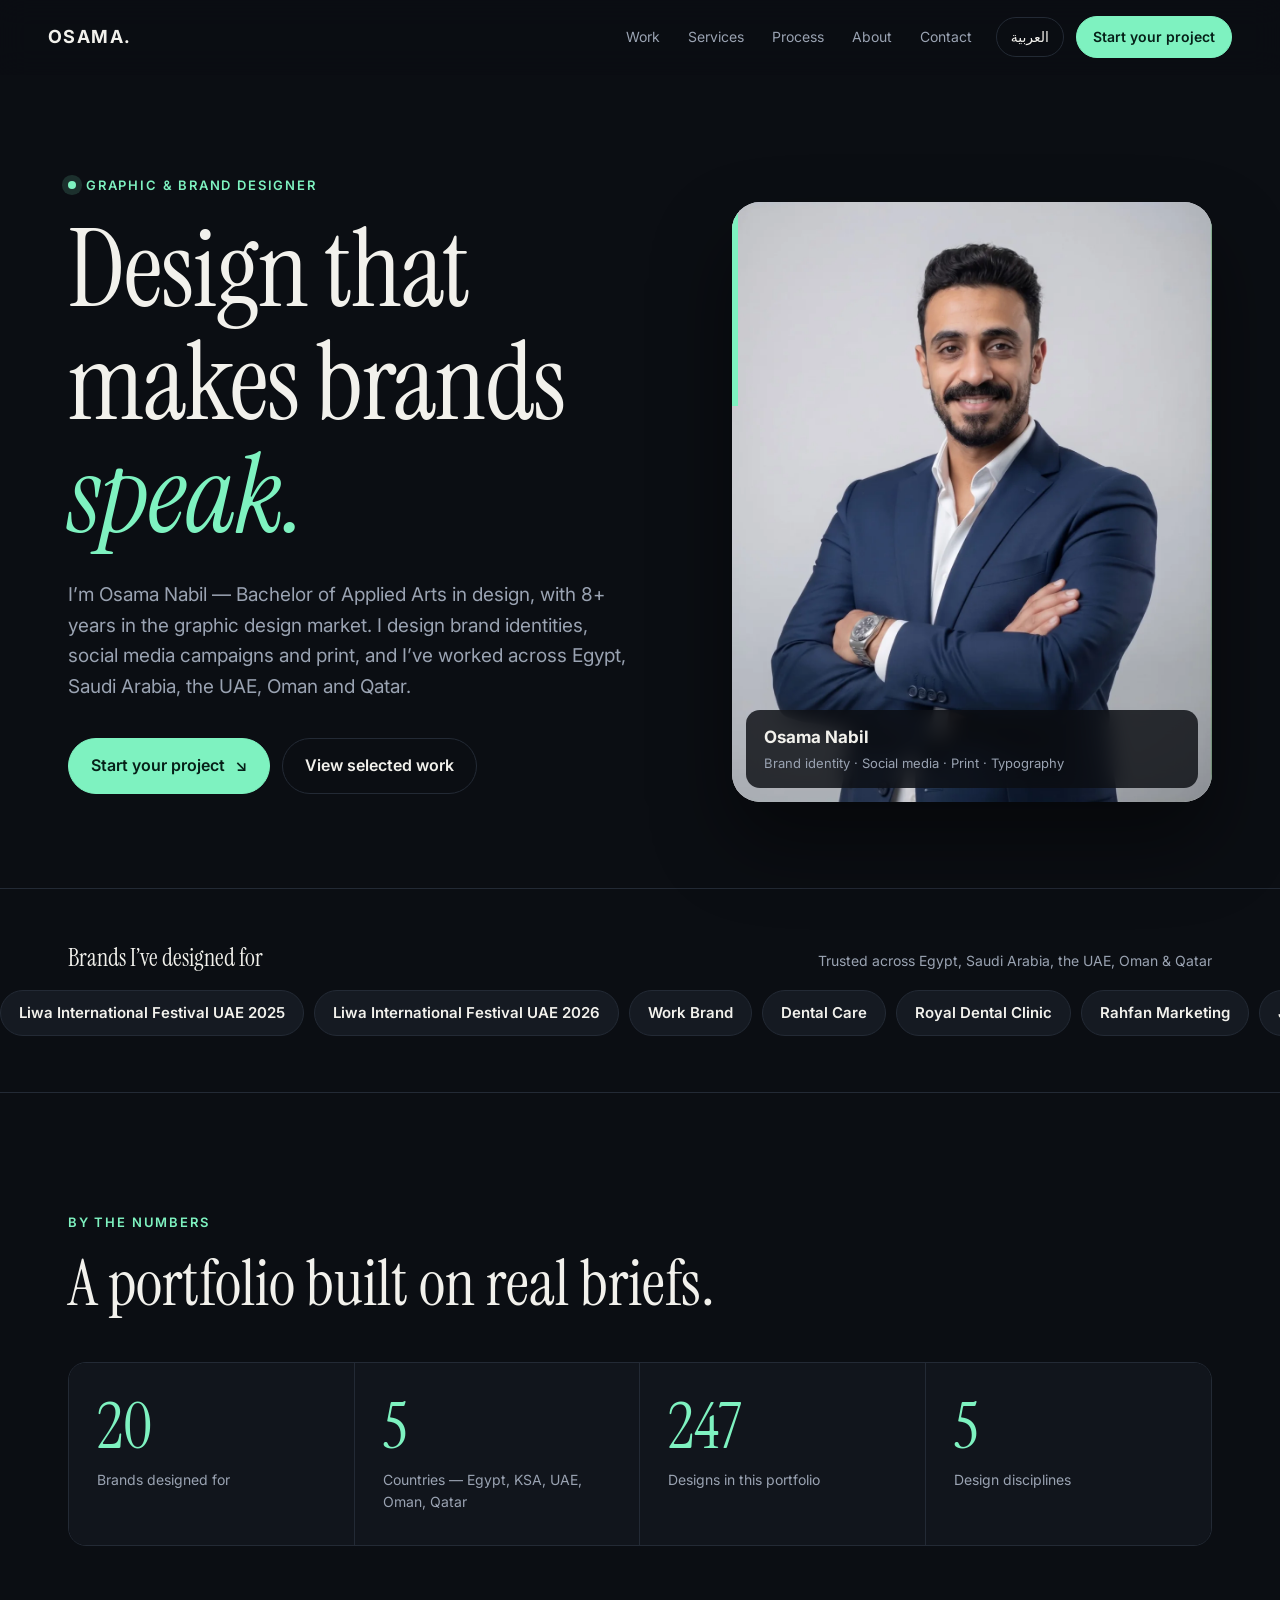
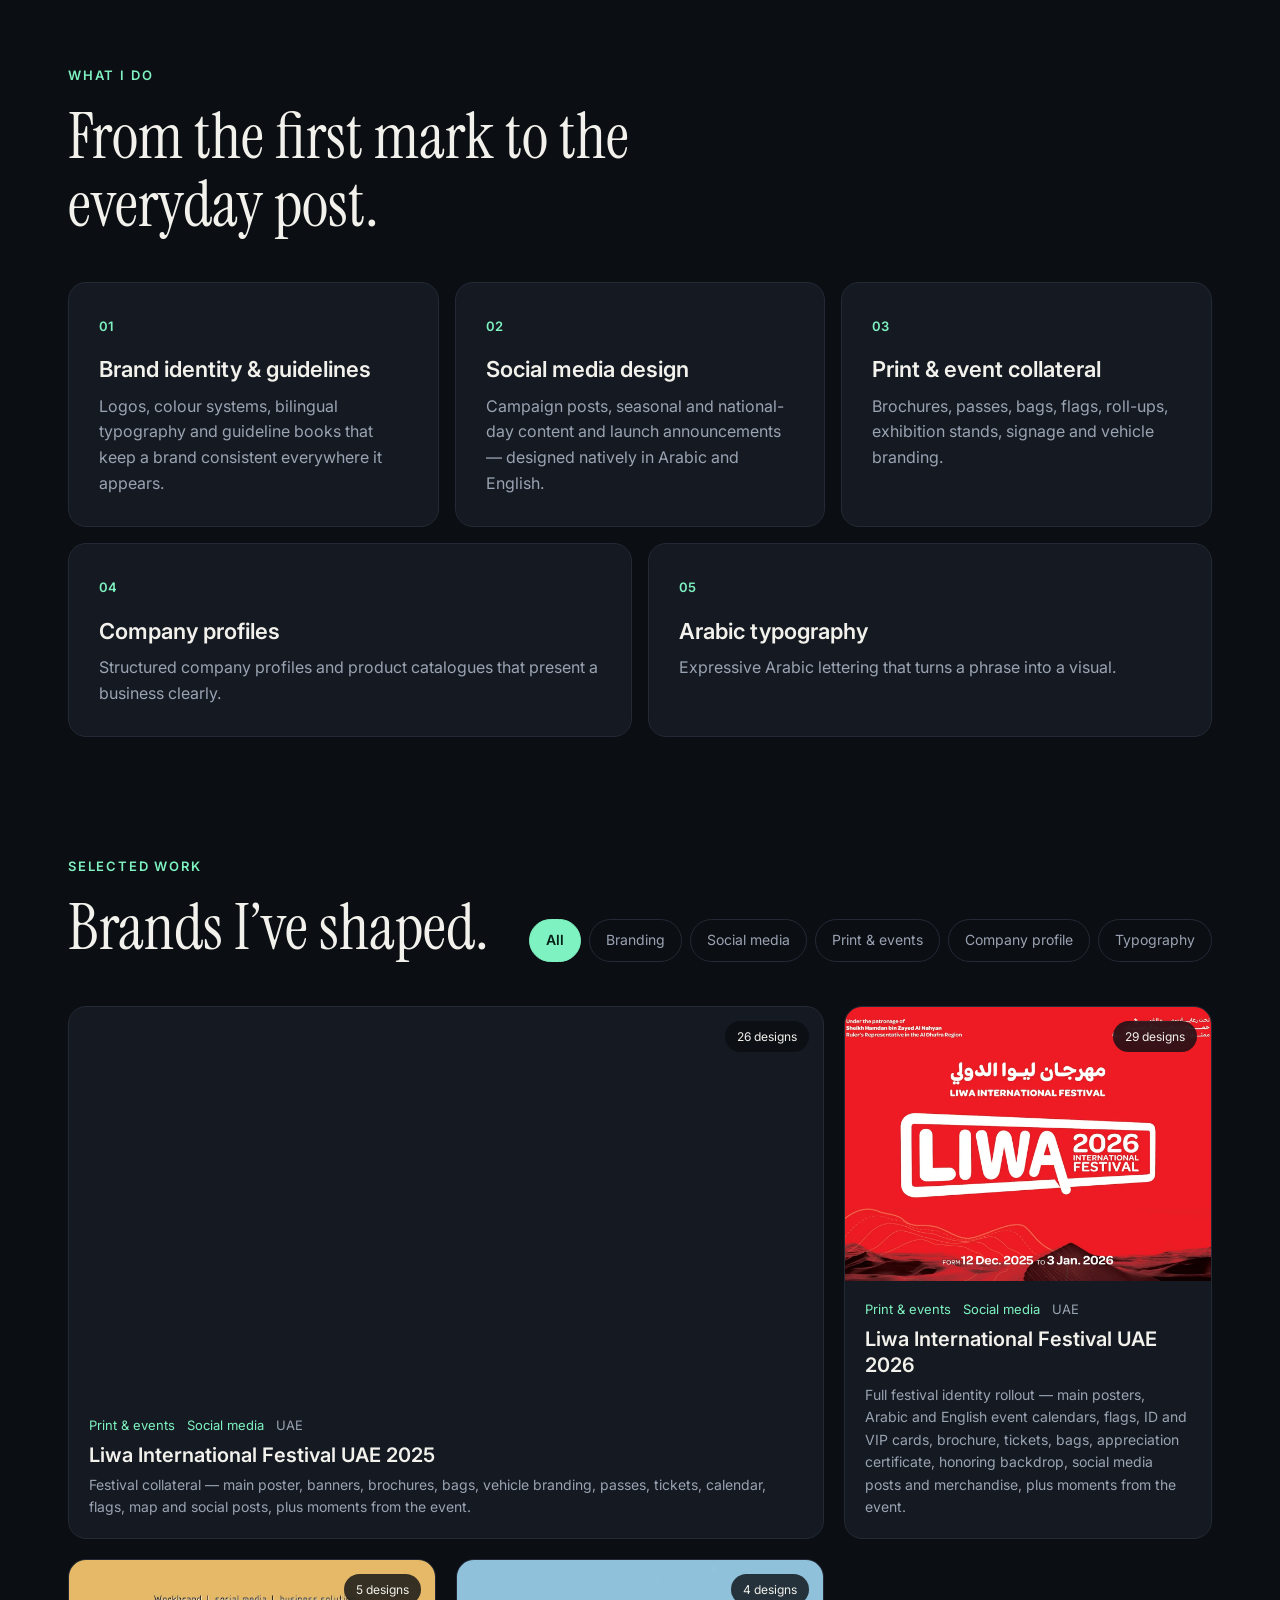
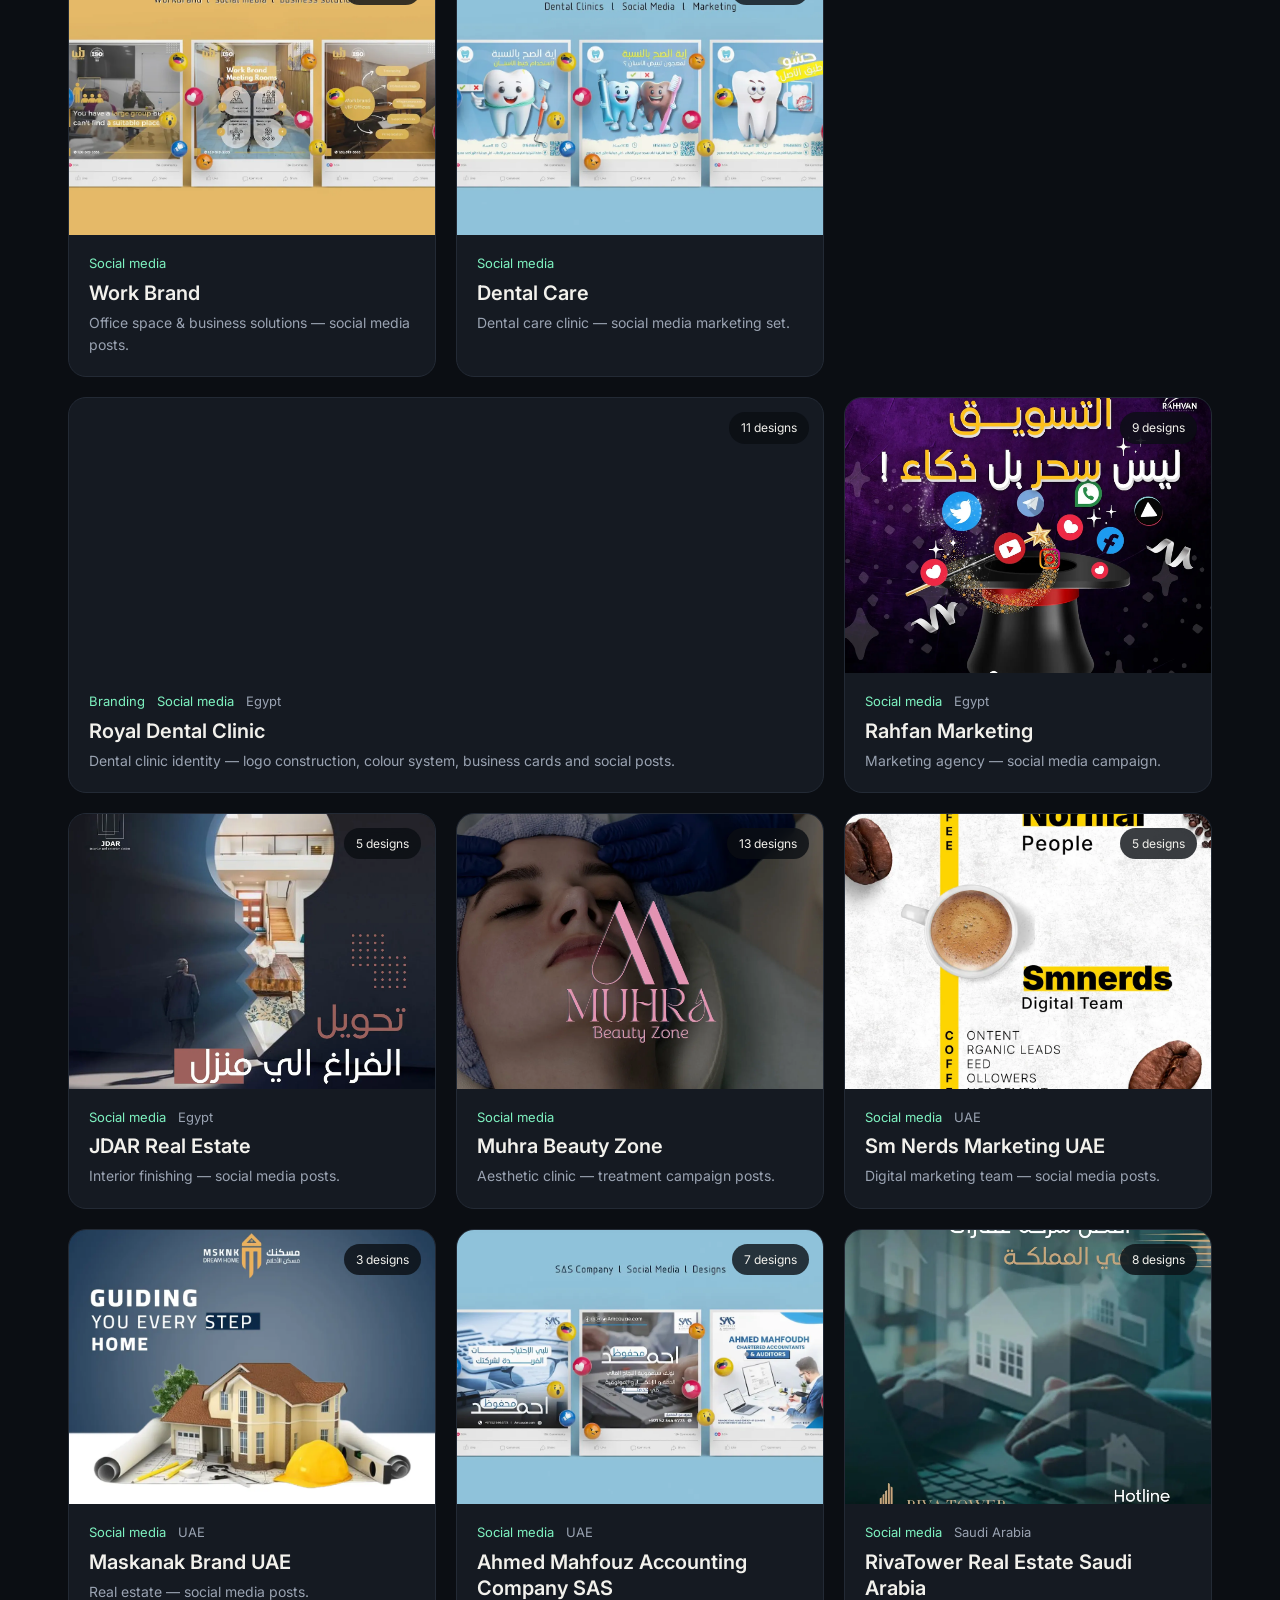
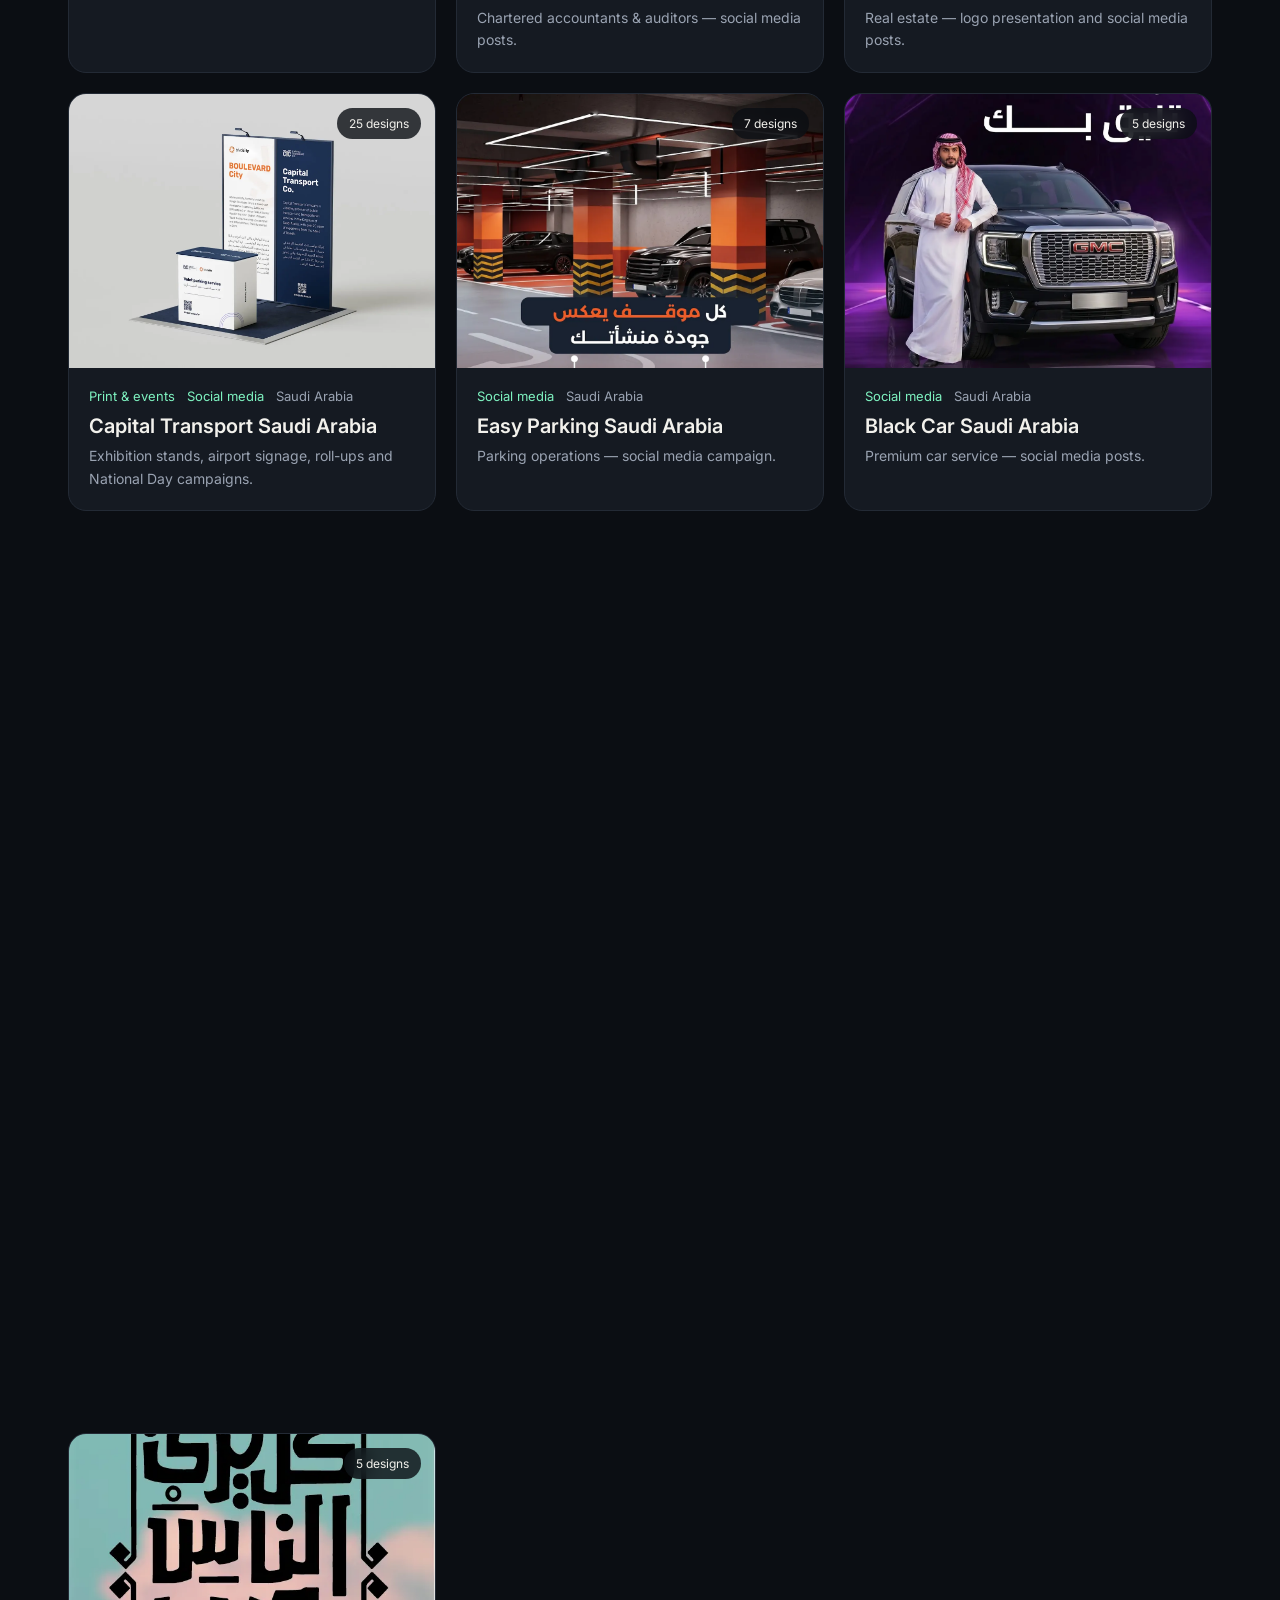
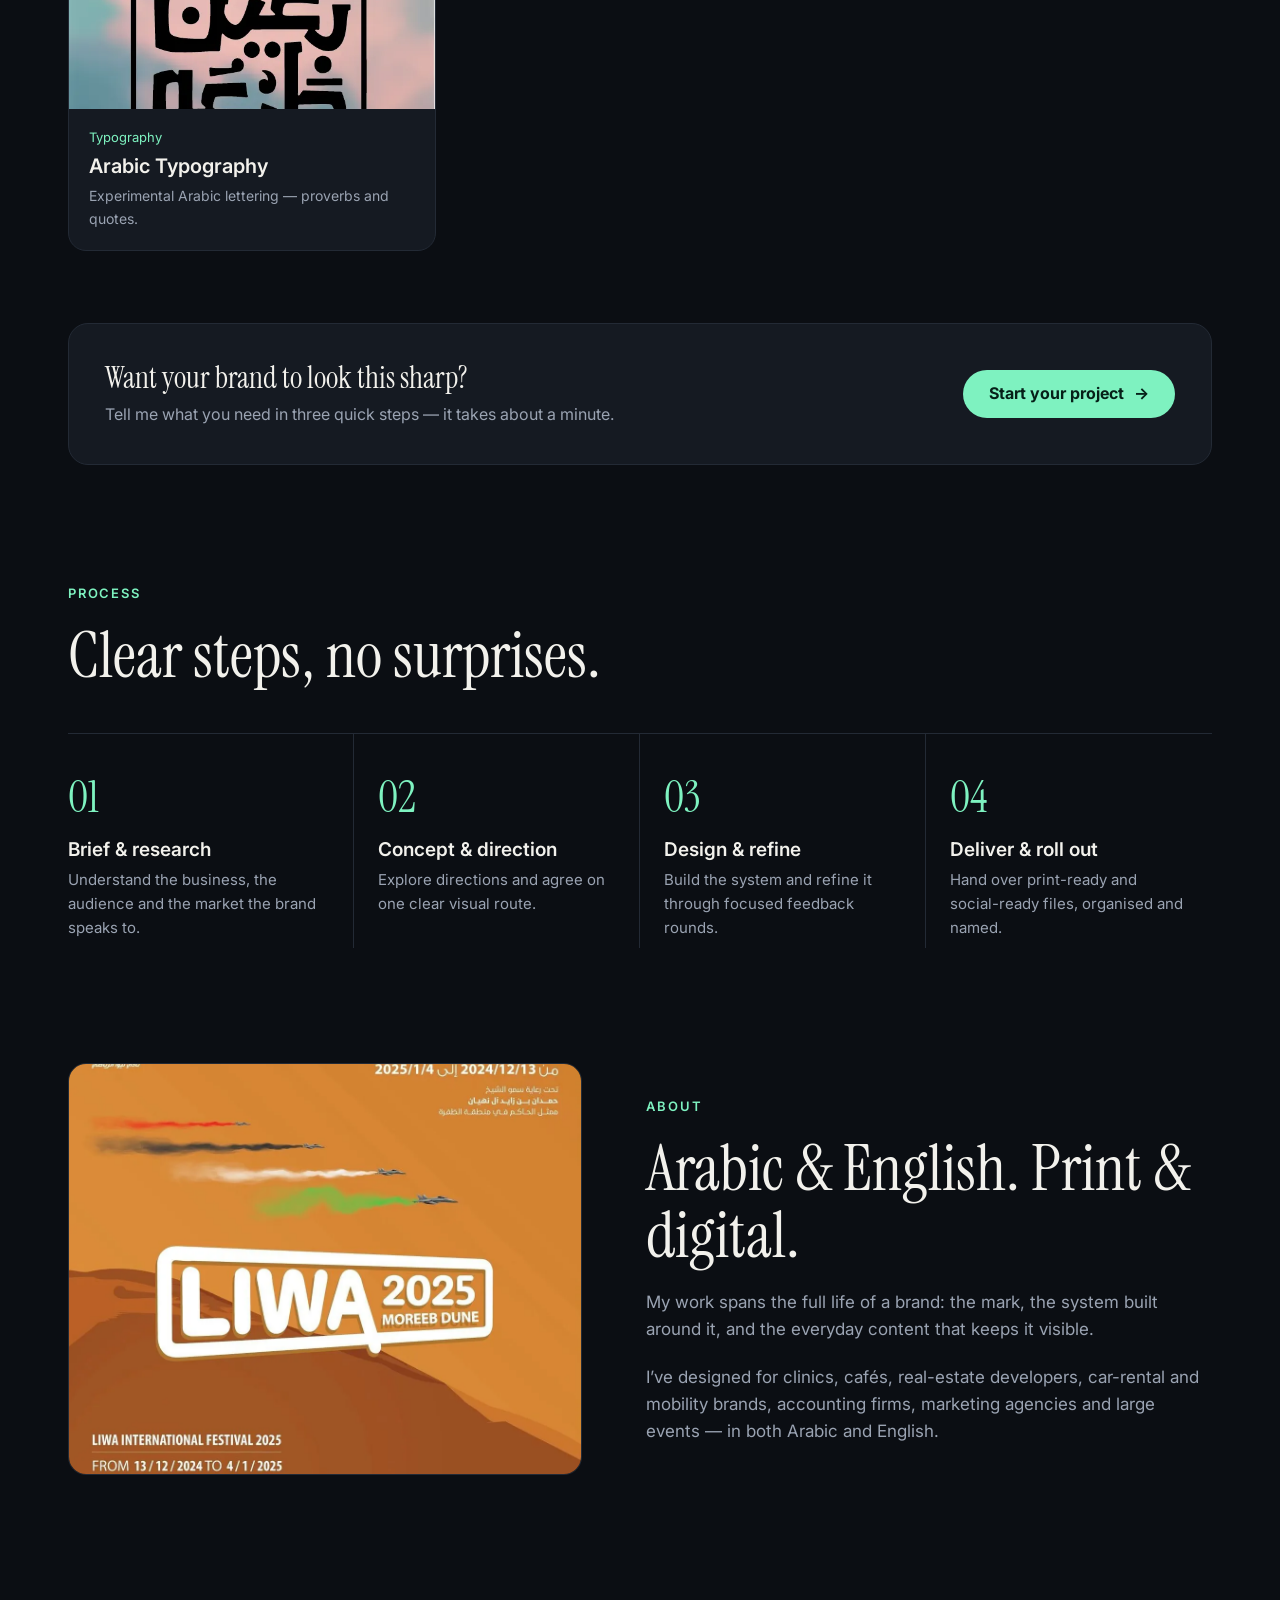
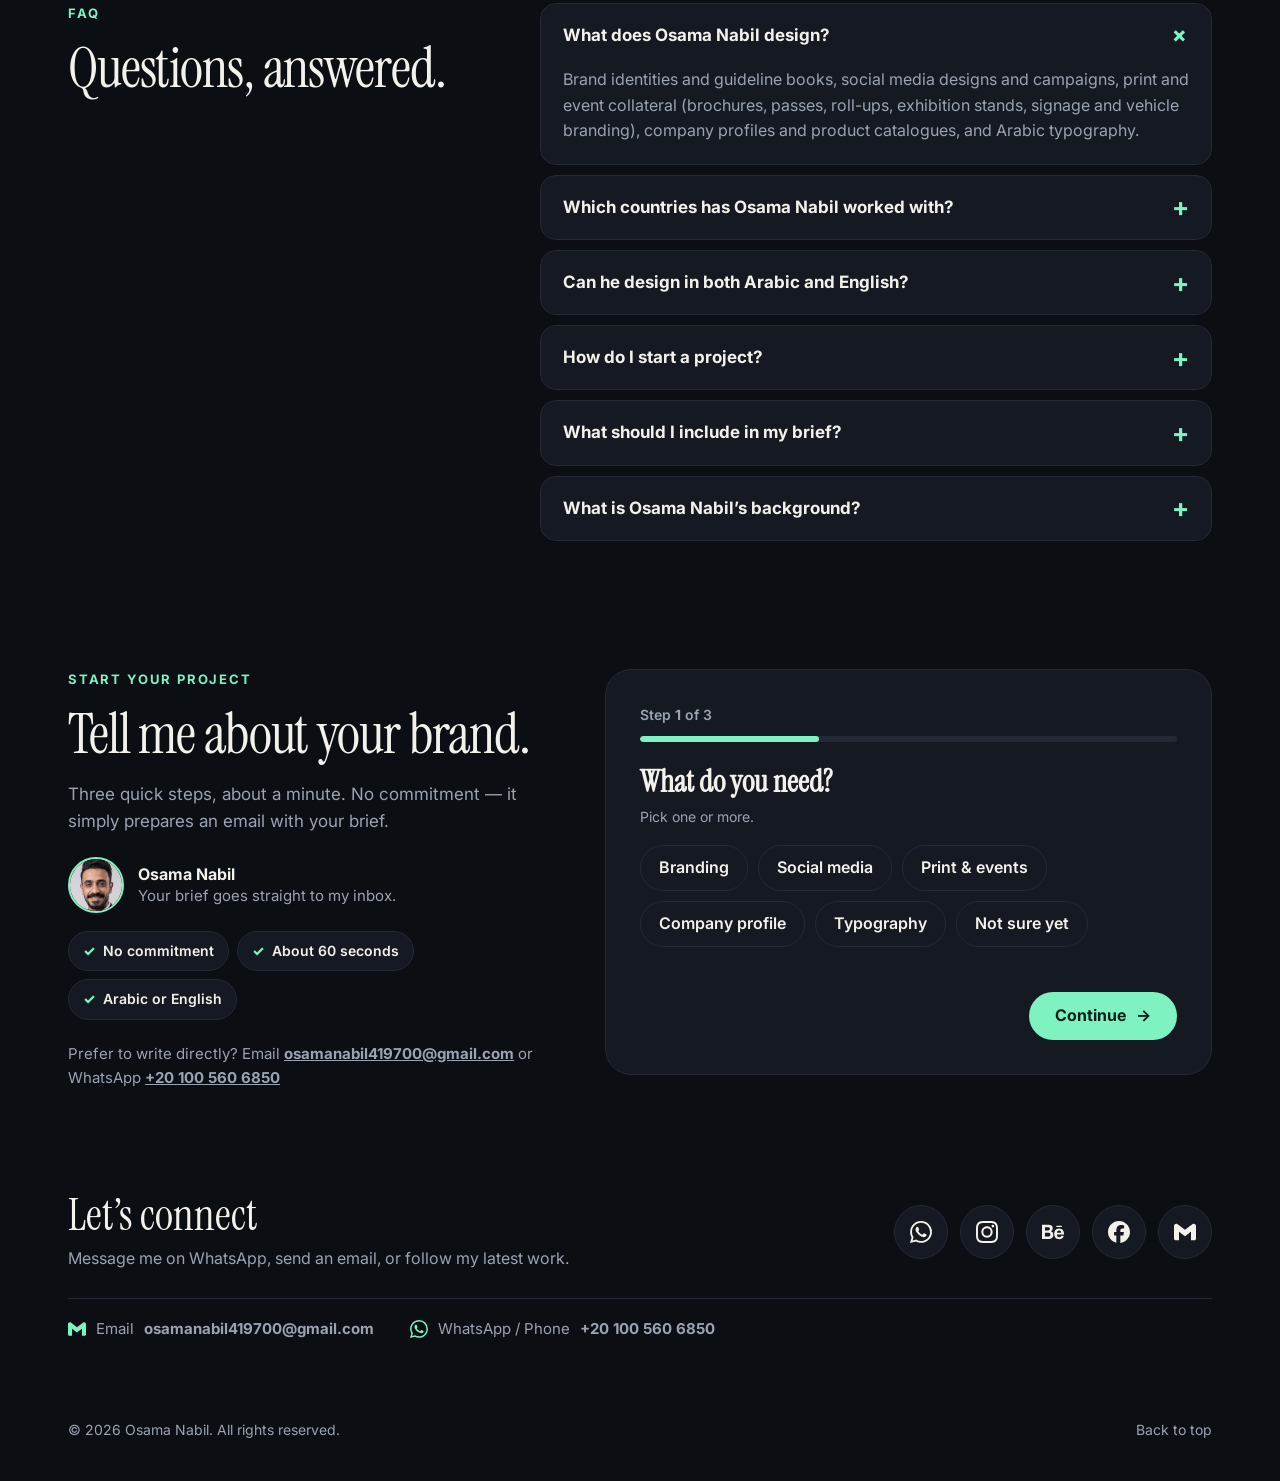
==== commit 4f179c41: "Brief: choosable currency; Design 6: cards take each cover's proportions, bolder NABIL outline - Bud" ====
--- a/design-1/index.html
+++ b/design-1/index.html
@@ -127,7 +127,7 @@
     </section>
 
     <!--inc:faq--><section class="faq f-wrap" id="faq" aria-labelledby="faqTitle"><div class="faq__grid"><div><p class="f-kicker" data-i18n="faq.kicker">FAQ</p><h2 class="f-h2" id="faqTitle" data-i18n="faq.title">Questions, answered.</h2></div><div class="faq__list"><details open><summary data-i18n="faq.q1">What does Osama Nabil design?</summary><p data-i18n="faq.a1">Brand identities and guideline books, social media designs and campaigns, print and event collateral (brochures, passes, roll-ups, exhibition stands, signage and vehicle branding), company profiles and product catalogues, and Arabic typography.</p></details><details><summary data-i18n="faq.q2">Which countries has Osama Nabil worked with?</summary><p data-i18n="faq.a2">Brands in Egypt, Saudi Arabia, the United Arab Emirates, Oman and Qatar — including clinics, cafés, real-estate developers, car-rental and mobility companies, accounting firms, marketing agencies and large events.</p></details><details><summary data-i18n="faq.q3">Can he design in both Arabic and English?</summary><p data-i18n="faq.a3">Yes. The portfolio includes bilingual brand guidelines and social media work typeset natively in Arabic and English.</p></details><details><summary data-i18n="faq.q4">How do I start a project?</summary><p data-i18n="faq.a4">Fill in the three-step brief on this page — it takes about a minute. It prepares an email with your needs, timeline and contact details that you send directly. There is no commitment.</p></details><details><summary data-i18n="faq.q5">What should I include in my brief?</summary><p data-i18n="faq.a5">What you need (for example a logo, a social media campaign or event print), when you need it, an approximate budget if you have one, and the best way to reach you.</p></details><details><summary data-i18n="faq.q6">What is Osama Nabil’s background?</summary><p data-i18n="faq.a6">He holds a Bachelor of Applied Arts in design and has more than 8 years of experience in the graphic design market.</p></details></div></div></section><!--/inc:faq-->
-    <!--inc:brief--><section class="brief f-wrap" id="contact" aria-labelledby="briefTitle"><div class="brief__grid"><div class="brief__intro"><p class="f-kicker" data-i18n="brief.kicker">Start your project</p><h2 class="f-h2" id="briefTitle" data-i18n="brief.title">Tell me about your brand.</h2><p class="brief__lead" data-i18n="brief.lead">Three quick steps, about a minute. No commitment — it simply prepares an email with your brief.</p><div class="brief__person"><img src="../assets/img/avatar.webp" width="96" height="96" alt="Osama Nabil" loading="lazy"><p><b>Osama Nabil</b><span data-i18n="brief.person">Your brief goes straight to my inbox.</span></p></div><ul class="brief__trust"><li data-i18n="brief.trust1">No commitment</li><li data-i18n="brief.trust2">About 60 seconds</li><li data-i18n="brief.trust3">Arabic or English</li></ul><p class="brief__alt"><span data-i18n="brief.alt">Prefer to write directly? Email</span> <a data-email data-email-text href="mailto:osamanabil419700@gmail.com">osamanabil419700@gmail.com</a> <span data-i18n="brief.wa">or WhatsApp</span> <a href="https://wa.me/201005606850" target="_blank" rel="noopener" dir="ltr">+20 100 560 6850</a></p></div><form class="brief__form" novalidate aria-label="Tell me about your brand."><div class="brief__progress" aria-live="polite"><span><span data-i18n="brief.step">Step</span> <b class="brief__n">1</b> <span data-i18n="brief.of">of</span> 3</span><i><b></b></i></div><fieldset class="brief__step is-active"><legend data-i18n="brief.q1">What do you need?</legend><p class="brief__hint" data-i18n="brief.q1h">Pick one or more.</p><div class="brief__chips" data-group="services"><label class="brief__chip"><input type="checkbox" name="services" value="branding"><span data-i18n="cat.branding">Branding</span></label><label class="brief__chip"><input type="checkbox" name="services" value="social"><span data-i18n="cat.social">Social media</span></label><label class="brief__chip"><input type="checkbox" name="services" value="print"><span data-i18n="cat.print">Print &amp; events</span></label><label class="brief__chip"><input type="checkbox" name="services" value="profile"><span data-i18n="cat.profile">Company profile</span></label><label class="brief__chip"><input type="checkbox" name="services" value="type"><span data-i18n="cat.type">Typography</span></label><label class="brief__chip"><input type="checkbox" name="services" value="unsure"><span data-i18n="brief.unsure">Not sure yet</span></label></div><p class="brief__err" role="alert"></p><div class="brief__nav"><button type="button" class="f-btn" data-next><span data-i18n="brief.next">Continue</span> <span class="arr" aria-hidden="true">→</span></button></div></fieldset><fieldset class="brief__step" hidden><legend data-i18n="brief.q2">When do you need it?</legend><div class="brief__chips" data-group="timeline"><label class="brief__chip"><input type="radio" name="timeline" value="t1"><span data-i18n="brief.t1">As soon as possible</span></label><label class="brief__chip"><input type="radio" name="timeline" value="t2"><span data-i18n="brief.t2">Within a month</span></label><label class="brief__chip"><input type="radio" name="timeline" value="t3"><span data-i18n="brief.t3">In 1–3 months</span></label><label class="brief__chip"><input type="radio" name="timeline" value="t4"><span data-i18n="brief.t4">Just exploring</span></label></div><div class="brief__field"><label for="bf-budget" data-i18n="brief.budget">Budget (optional)</label><input id="bf-budget" name="budget" type="text" placeholder="e.g. 5,000 AED" data-i18n-ph="brief.budgetPh"></div><p class="brief__err" role="alert"></p><div class="brief__nav"><button type="button" class="f-btn f-btn--ghost" data-back data-i18n="brief.back">Back</button><button type="button" class="f-btn" data-next><span data-i18n="brief.next">Continue</span> <span class="arr" aria-hidden="true">→</span></button></div></fieldset><fieldset class="brief__step" hidden><legend data-i18n="brief.q3">Where can I reach you?</legend><div class="brief__field"><label for="bf-name"><span data-i18n="brief.name">Your name</span> <small data-i18n="brief.required">Required</small></label><input id="bf-name" name="name" type="text" autocomplete="name" required aria-required="true"></div><div class="brief__field"><label for="bf-contact"><span data-i18n="brief.contact">Email or WhatsApp number</span> <small data-i18n="brief.required">Required</small></label><input id="bf-contact" name="contact" type="text" autocomplete="email" inputmode="email" required aria-required="true"></div><div class="brief__field"><label for="bf-company"><span data-i18n="brief.company">Brand / company (optional)</span></label><input id="bf-company" name="company" type="text" autocomplete="organization"></div><div class="brief__field"><label for="bf-details"><span data-i18n="brief.details">Anything else? (optional)</span></label><textarea id="bf-details" name="details" rows="3"></textarea></div><p class="brief__err" role="alert"></p><div class="brief__nav"><button type="button" class="f-btn f-btn--ghost" data-back data-i18n="brief.back">Back</button><button type="submit" class="f-btn"><span data-i18n="brief.send">Send my brief</span> <span class="arr" aria-hidden="true">→</span></button></div></fieldset><div class="brief__done" hidden><h3 tabindex="-1" data-i18n="brief.doneT">Almost there — just hit send.</h3><p><span data-i18n="brief.doneP">Your email app should have opened with the brief ready. If it didn’t, copy the brief below and email it to:</span> <a data-email data-email-text href="mailto:osamanabil419700@gmail.com">osamanabil419700@gmail.com</a></p><textarea class="brief__out" readonly aria-label="Brief"></textarea><div class="brief__nav"><button type="button" class="f-btn" data-copy data-i18n="brief.copy">Copy brief</button><button type="button" class="f-btn f-btn--ghost" data-again data-i18n="brief.again">Start over</button></div></div></form></div></section><!--/inc:brief-->
+    <!--inc:brief--><section class="brief f-wrap" id="contact" aria-labelledby="briefTitle"><div class="brief__grid"><div class="brief__intro"><p class="f-kicker" data-i18n="brief.kicker">Start your project</p><h2 class="f-h2" id="briefTitle" data-i18n="brief.title">Tell me about your brand.</h2><p class="brief__lead" data-i18n="brief.lead">Three quick steps, about a minute. No commitment — it simply prepares an email with your brief.</p><div class="brief__person"><img src="../assets/img/avatar.webp" width="96" height="96" alt="Osama Nabil" loading="lazy"><p><b>Osama Nabil</b><span data-i18n="brief.person">Your brief goes straight to my inbox.</span></p></div><ul class="brief__trust"><li data-i18n="brief.trust1">No commitment</li><li data-i18n="brief.trust2">About 60 seconds</li><li data-i18n="brief.trust3">Arabic or English</li></ul><p class="brief__alt"><span data-i18n="brief.alt">Prefer to write directly? Email</span> <a data-email data-email-text href="mailto:osamanabil419700@gmail.com">osamanabil419700@gmail.com</a> <span data-i18n="brief.wa">or WhatsApp</span> <a href="https://wa.me/201005606850" target="_blank" rel="noopener" dir="ltr">+20 100 560 6850</a></p></div><form class="brief__form" novalidate aria-label="Tell me about your brand."><div class="brief__progress" aria-live="polite"><span><span data-i18n="brief.step">Step</span> <b class="brief__n">1</b> <span data-i18n="brief.of">of</span> 3</span><i><b></b></i></div><fieldset class="brief__step is-active"><legend data-i18n="brief.q1">What do you need?</legend><p class="brief__hint" data-i18n="brief.q1h">Pick one or more.</p><div class="brief__chips" data-group="services"><label class="brief__chip"><input type="checkbox" name="services" value="branding"><span data-i18n="cat.branding">Branding</span></label><label class="brief__chip"><input type="checkbox" name="services" value="social"><span data-i18n="cat.social">Social media</span></label><label class="brief__chip"><input type="checkbox" name="services" value="print"><span data-i18n="cat.print">Print &amp; events</span></label><label class="brief__chip"><input type="checkbox" name="services" value="profile"><span data-i18n="cat.profile">Company profile</span></label><label class="brief__chip"><input type="checkbox" name="services" value="type"><span data-i18n="cat.type">Typography</span></label><label class="brief__chip"><input type="checkbox" name="services" value="unsure"><span data-i18n="brief.unsure">Not sure yet</span></label></div><p class="brief__err" role="alert"></p><div class="brief__nav"><button type="button" class="f-btn" data-next><span data-i18n="brief.next">Continue</span> <span class="arr" aria-hidden="true">→</span></button></div></fieldset><fieldset class="brief__step" hidden><legend data-i18n="brief.q2">When do you need it?</legend><div class="brief__chips" data-group="timeline"><label class="brief__chip"><input type="radio" name="timeline" value="t1"><span data-i18n="brief.t1">As soon as possible</span></label><label class="brief__chip"><input type="radio" name="timeline" value="t2"><span data-i18n="brief.t2">Within a month</span></label><label class="brief__chip"><input type="radio" name="timeline" value="t3"><span data-i18n="brief.t3">In 1–3 months</span></label><label class="brief__chip"><input type="radio" name="timeline" value="t4"><span data-i18n="brief.t4">Just exploring</span></label></div><div class="brief__field"><label for="bf-budget" data-i18n="brief.budget">Budget (optional)</label><div class="brief__money"><input id="bf-budget" name="budget" type="text" inputmode="numeric" placeholder="e.g. 5,000" data-i18n-ph="brief.budgetPh"><select name="currency" aria-label="Currency" data-i18n-aria="brief.currency"><option value="EGP" data-i18n="cur.EGP">EGP — Egyptian pound</option><option value="SAR" data-i18n="cur.SAR">SAR — Saudi riyal</option><option value="AED" data-i18n="cur.AED">AED — UAE dirham</option><option value="OMR" data-i18n="cur.OMR">OMR — Omani rial</option><option value="QAR" data-i18n="cur.QAR">QAR — Qatari riyal</option><option value="USD" data-i18n="cur.USD">USD — US dollar</option></select></div></div><p class="brief__err" role="alert"></p><div class="brief__nav"><button type="button" class="f-btn f-btn--ghost" data-back data-i18n="brief.back">Back</button><button type="button" class="f-btn" data-next><span data-i18n="brief.next">Continue</span> <span class="arr" aria-hidden="true">→</span></button></div></fieldset><fieldset class="brief__step" hidden><legend data-i18n="brief.q3">Where can I reach you?</legend><div class="brief__field"><label for="bf-name"><span data-i18n="brief.name">Your name</span> <small data-i18n="brief.required">Required</small></label><input id="bf-name" name="name" type="text" autocomplete="name" required aria-required="true"></div><div class="brief__field"><label for="bf-contact"><span data-i18n="brief.contact">Email or WhatsApp number</span> <small data-i18n="brief.required">Required</small></label><input id="bf-contact" name="contact" type="text" autocomplete="email" inputmode="email" required aria-required="true"></div><div class="brief__field"><label for="bf-company"><span data-i18n="brief.company">Brand / company (optional)</span></label><input id="bf-company" name="company" type="text" autocomplete="organization"></div><div class="brief__field"><label for="bf-details"><span data-i18n="brief.details">Anything else? (optional)</span></label><textarea id="bf-details" name="details" rows="3"></textarea></div><p class="brief__err" role="alert"></p><div class="brief__nav"><button type="button" class="f-btn f-btn--ghost" data-back data-i18n="brief.back">Back</button><button type="submit" class="f-btn"><span data-i18n="brief.send">Send my brief</span> <span class="arr" aria-hidden="true">→</span></button></div></fieldset><div class="brief__done" hidden><h3 tabindex="-1" data-i18n="brief.doneT">Almost there — just hit send.</h3><p><span data-i18n="brief.doneP">Your email app should have opened with the brief ready. If it didn’t, copy the brief below and email it to:</span> <a data-email data-email-text href="mailto:osamanabil419700@gmail.com">osamanabil419700@gmail.com</a></p><textarea class="brief__out" readonly aria-label="Brief"></textarea><div class="brief__nav"><button type="button" class="f-btn" data-copy data-i18n="brief.copy">Copy brief</button><button type="button" class="f-btn f-btn--ghost" data-again data-i18n="brief.again">Start over</button></div></div></form></div></section><!--/inc:brief-->
   </main>
   <!--inc:sticky--><div class="sticky-cta" aria-hidden="true"><img src="../assets/img/avatar.webp" width="40" height="40" alt="" loading="lazy"><span data-i18n="sticky.text">Have a project in mind?</span><a class="f-btn" href="#contact"><span data-i18n="sticky.cta">Start your project</span> <span class="arr" aria-hidden="true">→</span></a></div><!--/inc:sticky-->
 
--- a/assets/css/funnel.css
+++ b/assets/css/funnel.css
@@ -95,6 +95,11 @@
 .brief__field textarea { min-height: 96px; resize: vertical; }
 .brief__field input:focus, .brief__field textarea:focus { outline: none; border-color: var(--f-accent); }
 .brief__field [aria-invalid="true"] { border-color: #ff5a5a; }
+.brief__money { display: flex; gap: 8px; }
+.brief__money input { flex: 1 1 auto; min-width: 0; }
+.brief__money select { flex: 0 0 auto; max-width: 52%; min-height: 48px; padding: 0 12px; border-radius: 12px; border: 1.5px solid var(--f-line); background: var(--f-card); color: inherit; font: inherit; font-size: 15px; cursor: pointer; }
+.brief__money select:focus { outline: none; border-color: var(--f-accent); }
+.brief__money option { color: #111; background: #fff; }
 .brief__err { min-height: 1.4em; margin: 8px 0 0; color: #ff6b6b; font-size: 14px; font-weight: 600; }
 .brief__nav { display: flex; flex-wrap: wrap; gap: 10px; justify-content: space-between; margin-top: 18px; }
 .brief__nav .f-btn:only-child { margin-inline-start: auto; }
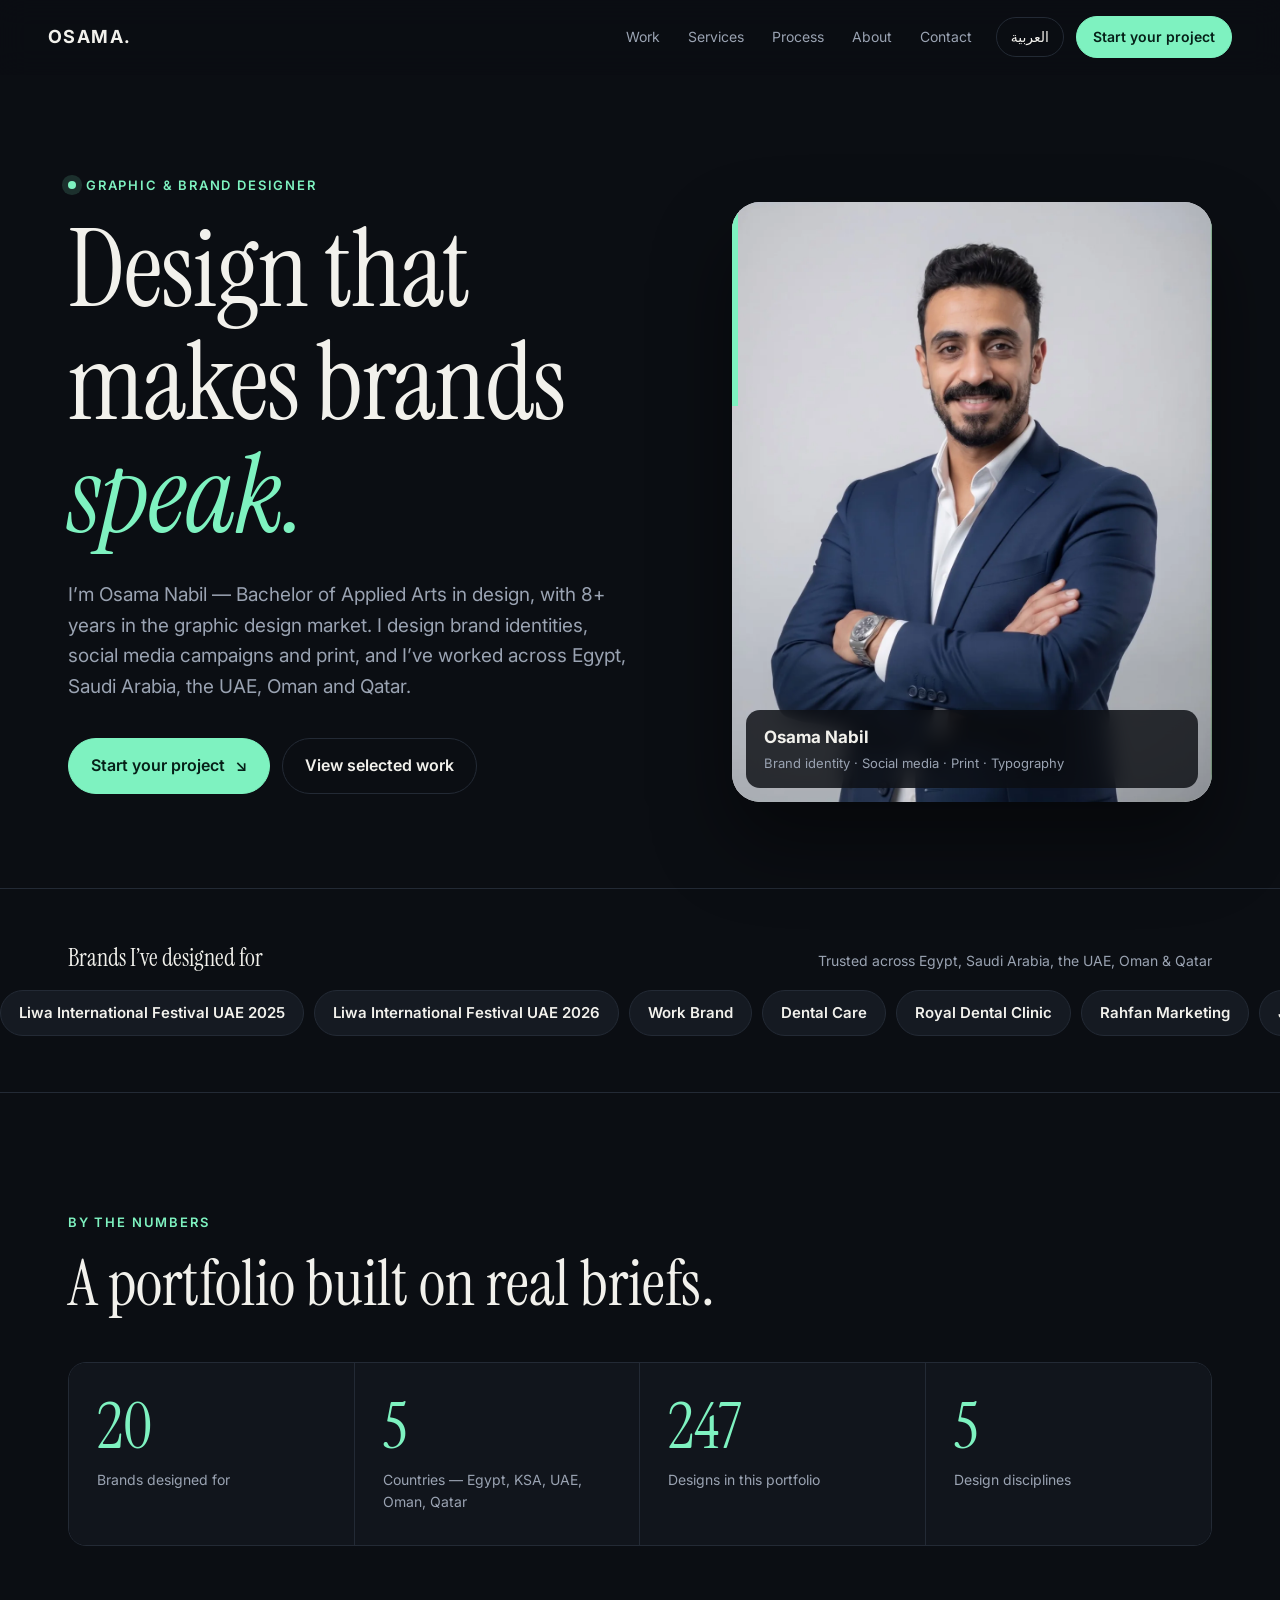
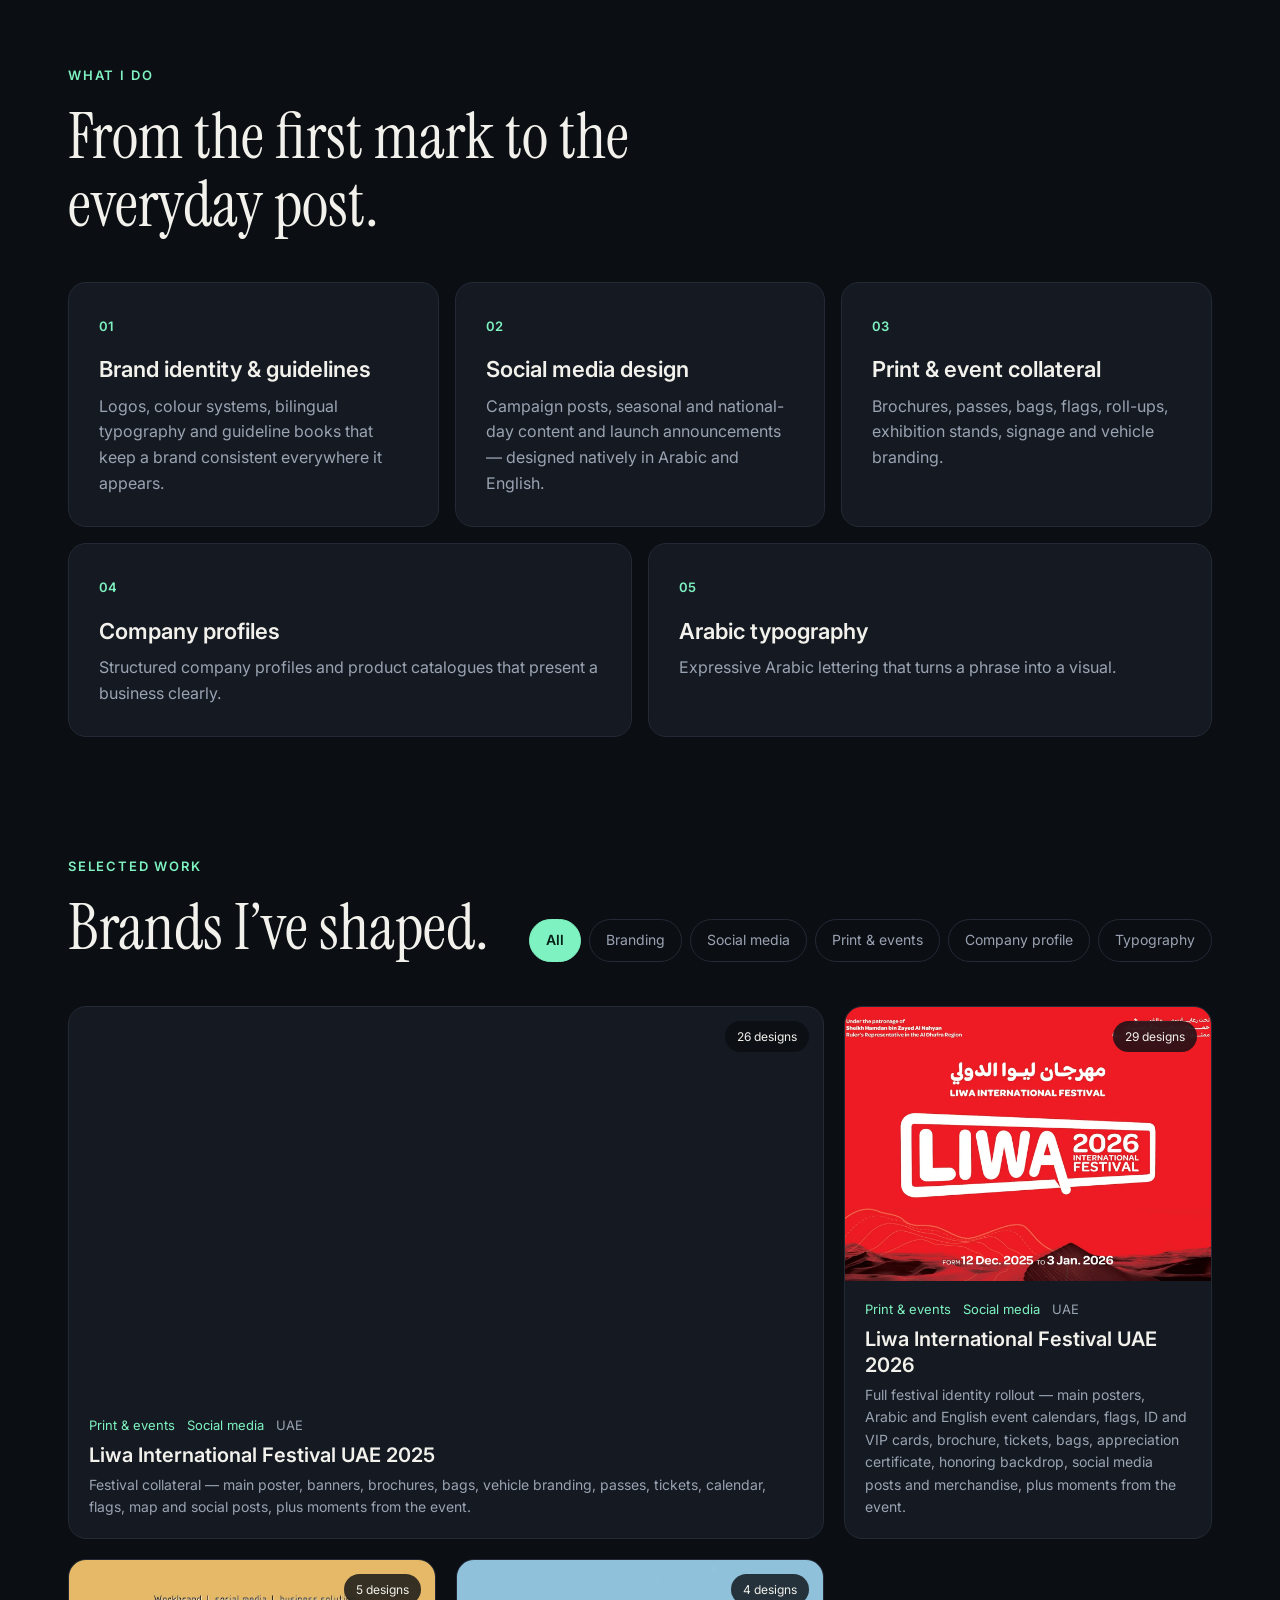
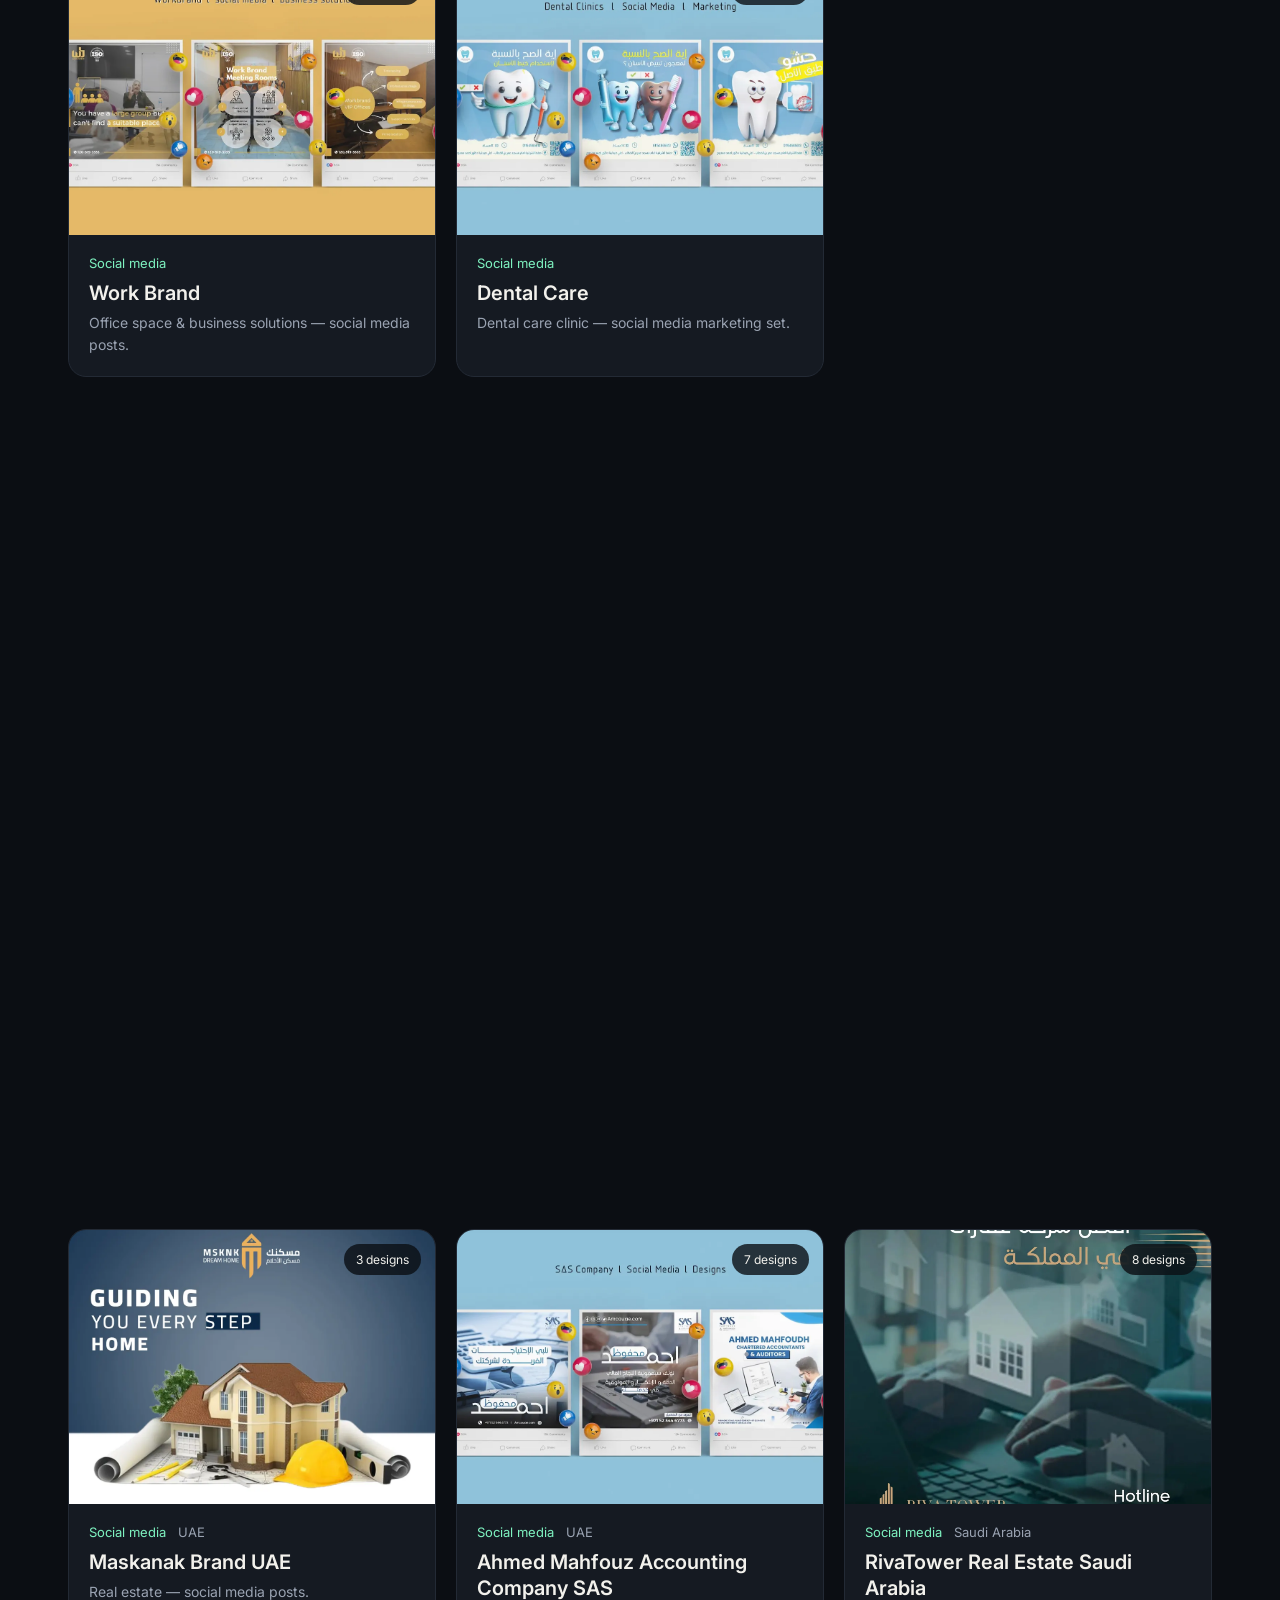
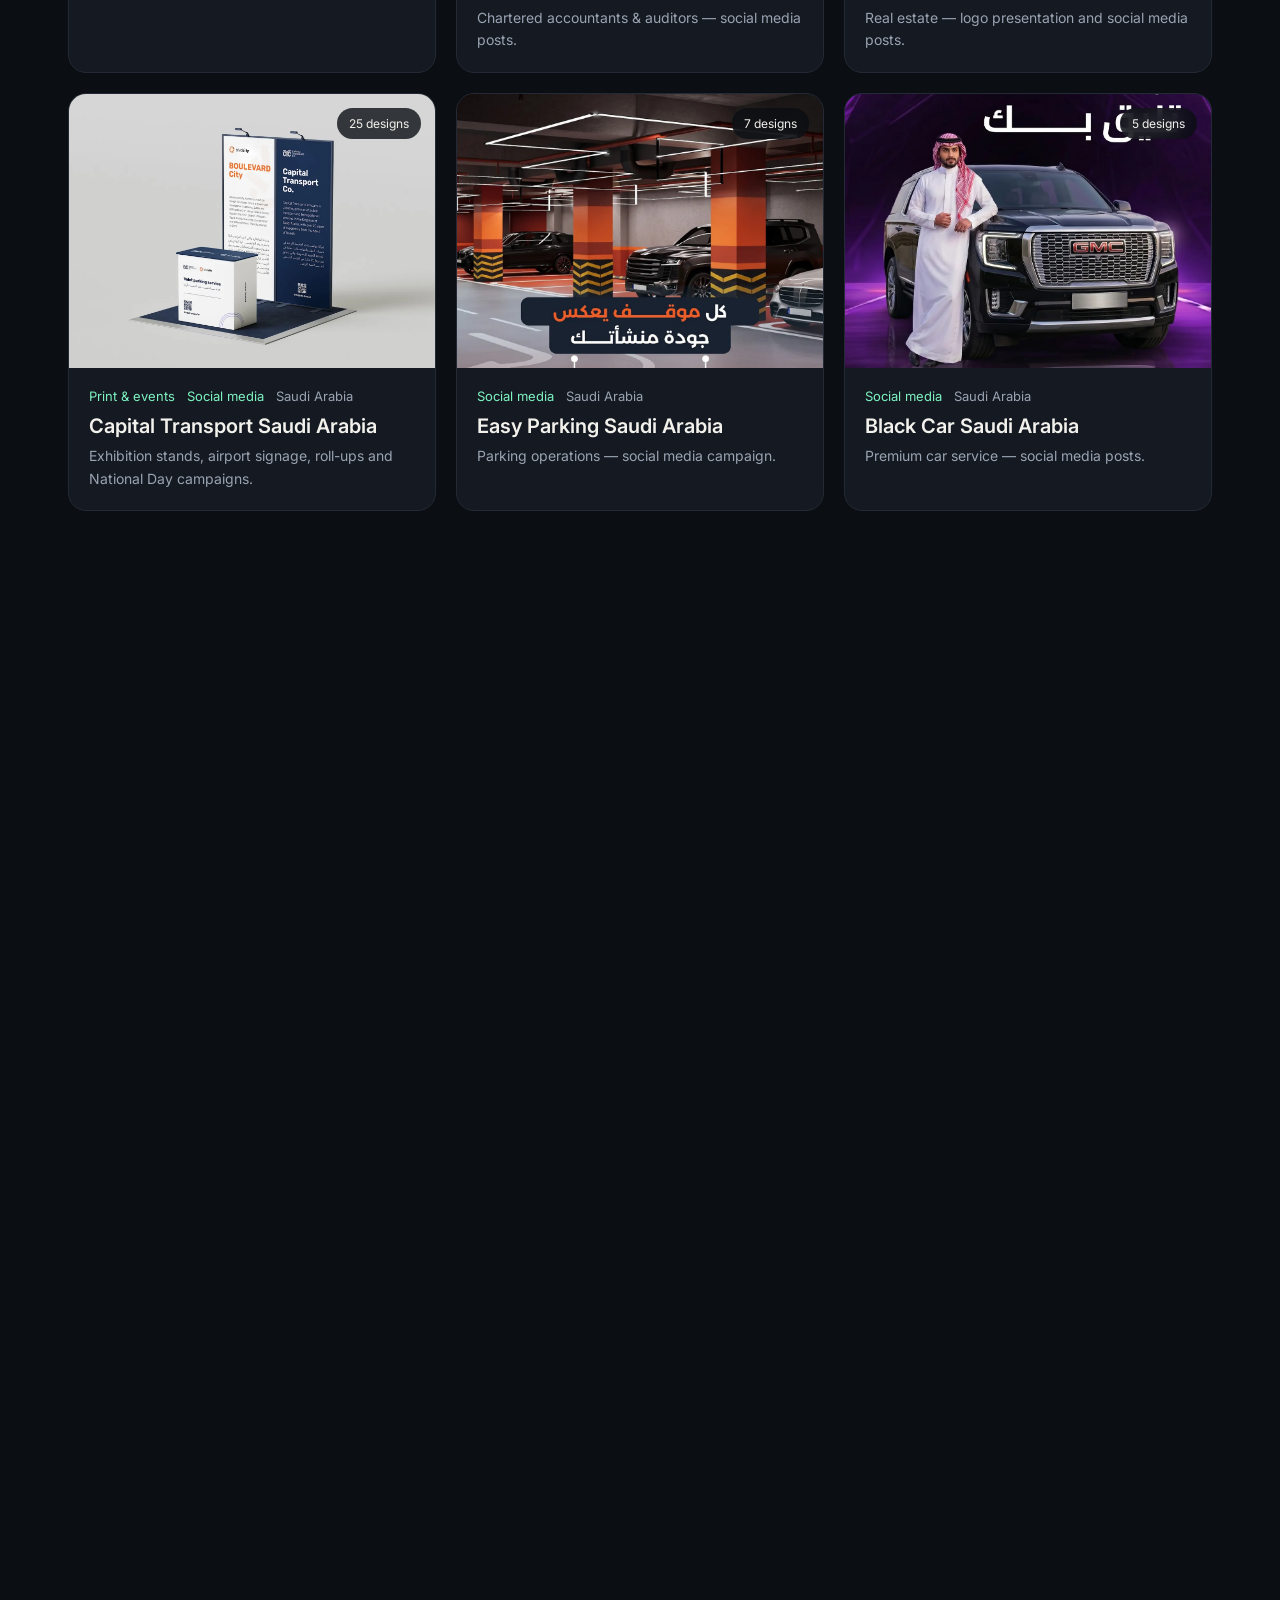
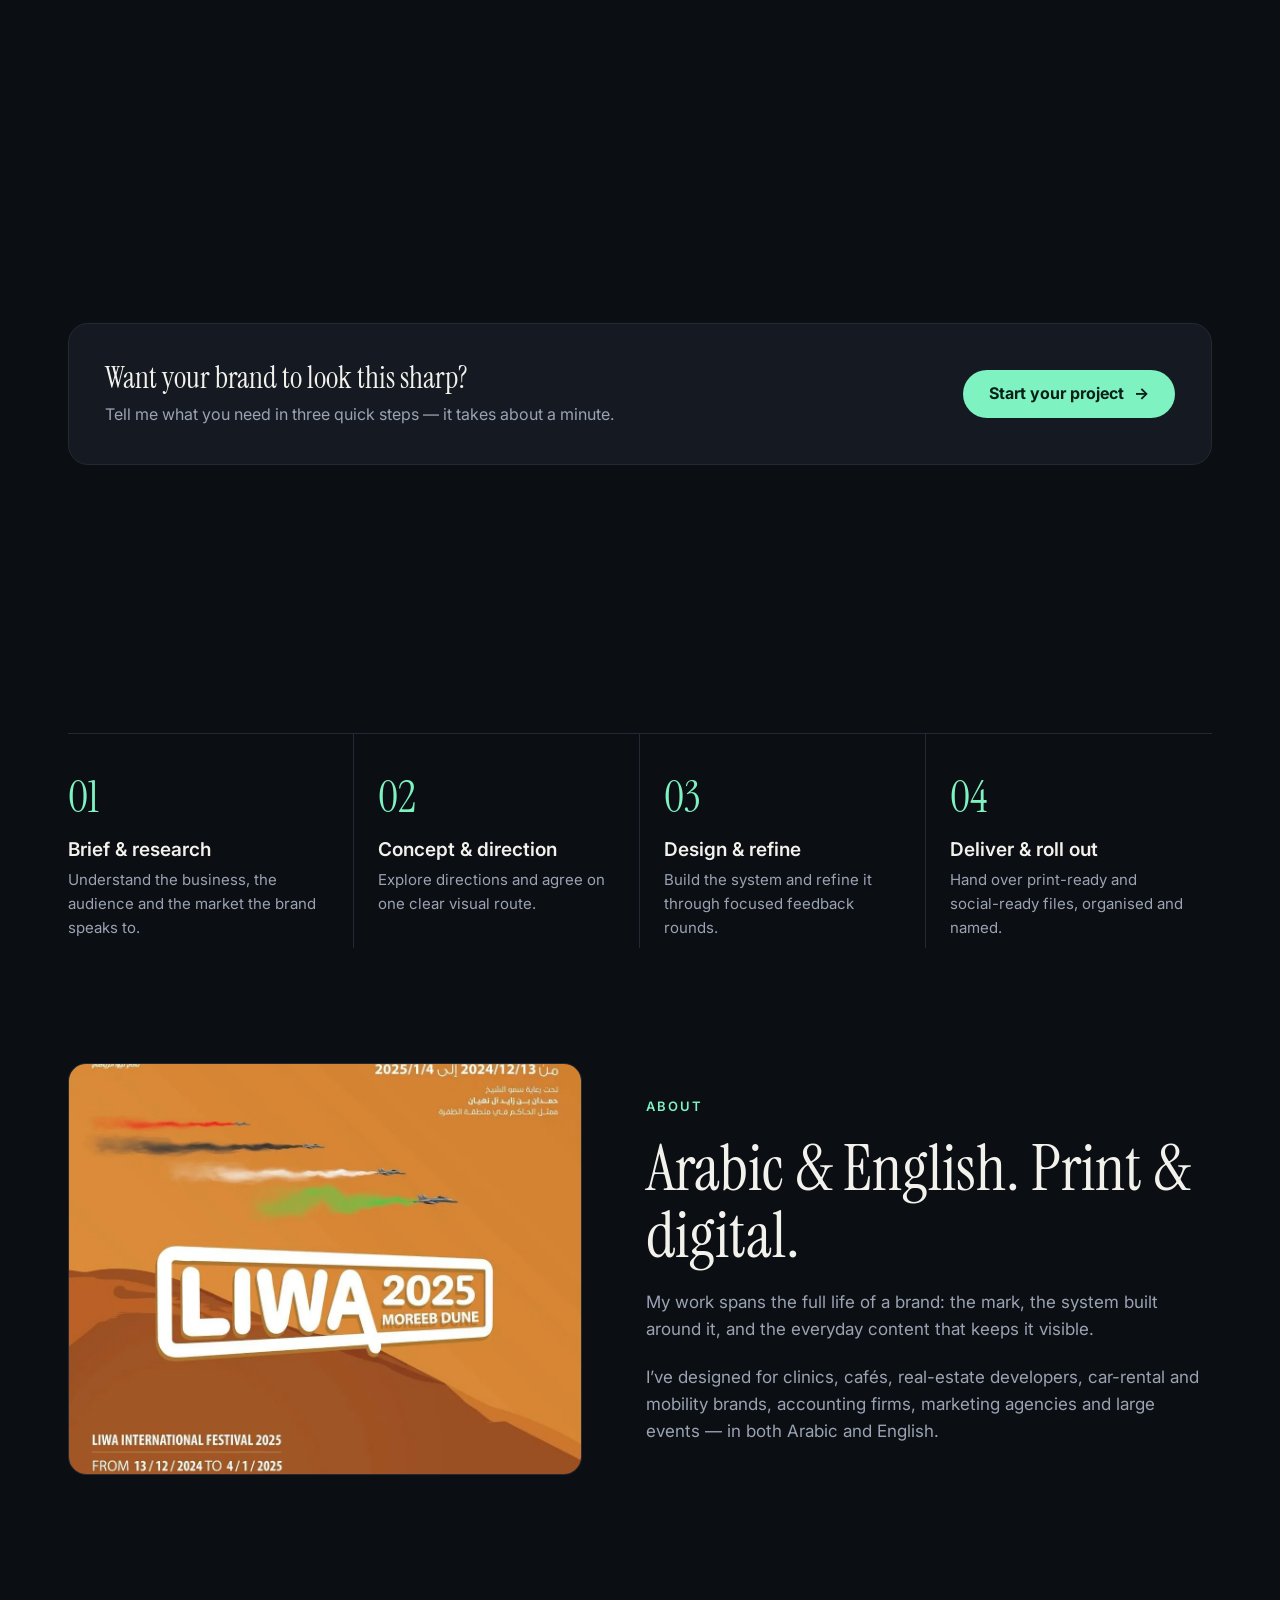
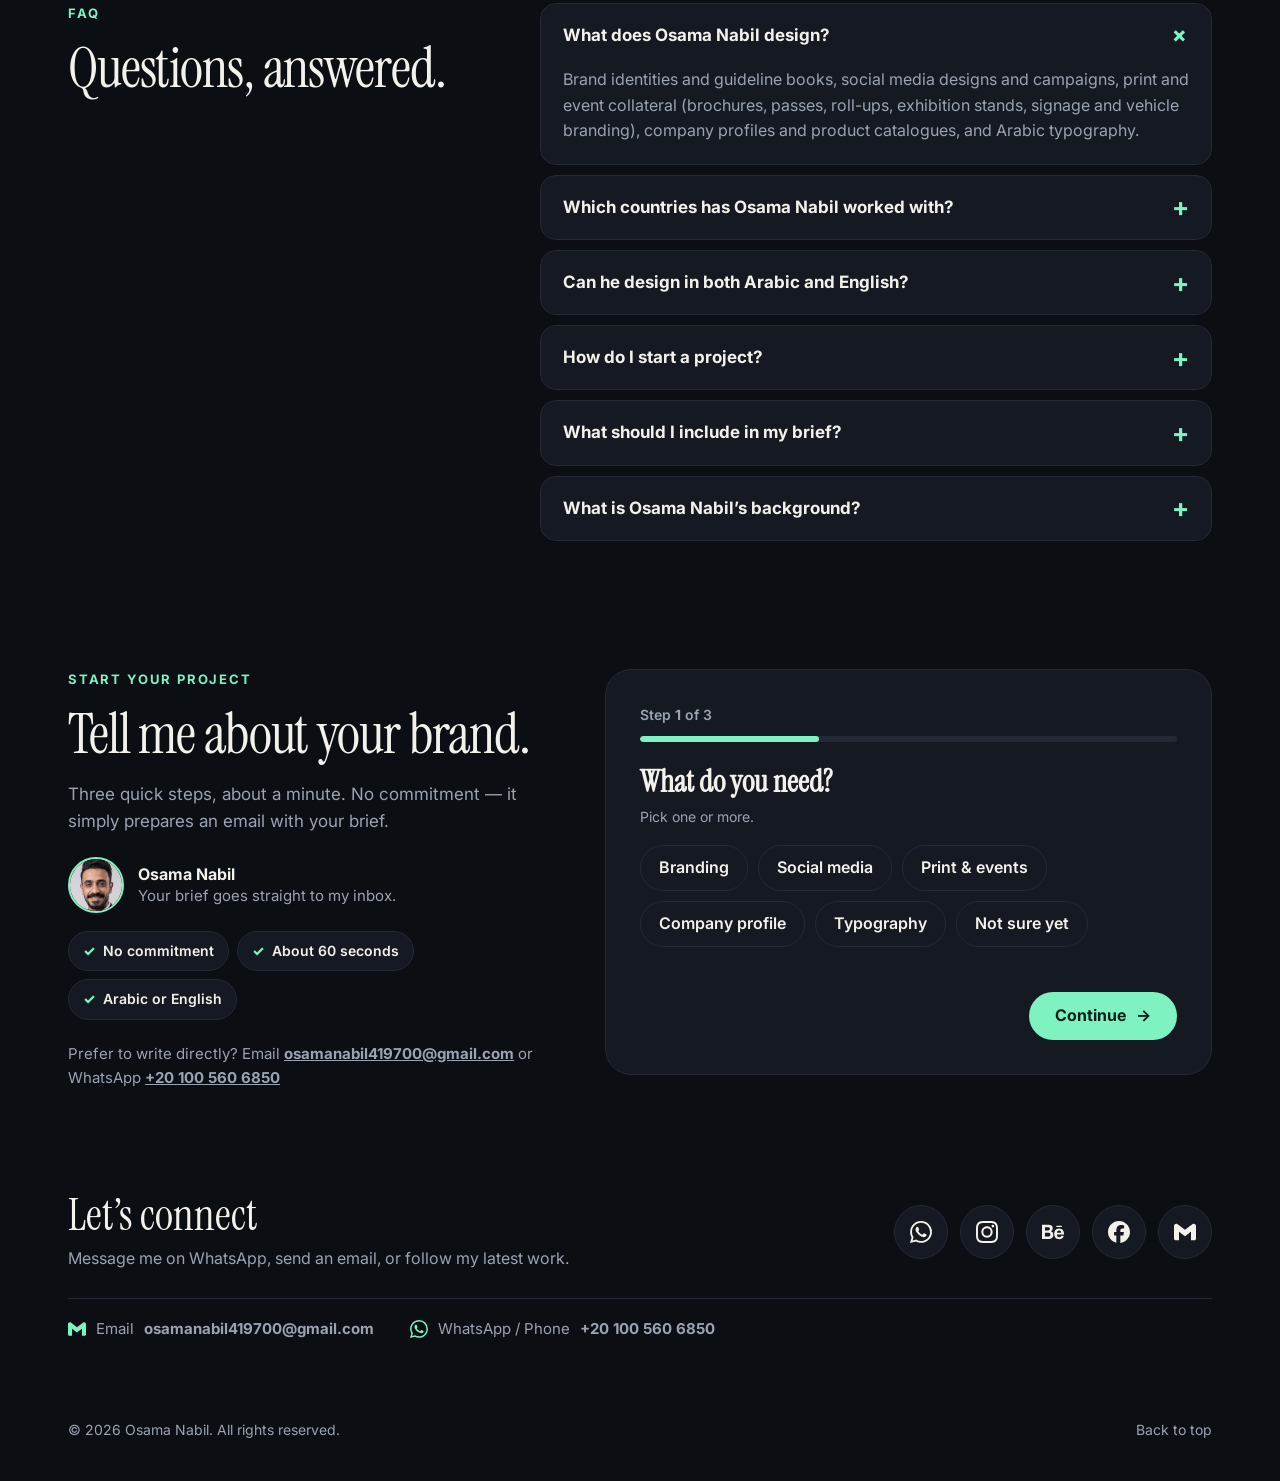
==== commit 94caf859: "Brief: show the timeline error under its own options, with question-specific messages - Step 2 error" ====
--- a/design-1/index.html
+++ b/design-1/index.html
@@ -127,7 +127,7 @@
     </section>
 
     <!--inc:faq--><section class="faq f-wrap" id="faq" aria-labelledby="faqTitle"><div class="faq__grid"><div><p class="f-kicker" data-i18n="faq.kicker">FAQ</p><h2 class="f-h2" id="faqTitle" data-i18n="faq.title">Questions, answered.</h2></div><div class="faq__list"><details open><summary data-i18n="faq.q1">What does Osama Nabil design?</summary><p data-i18n="faq.a1">Brand identities and guideline books, social media designs and campaigns, print and event collateral (brochures, passes, roll-ups, exhibition stands, signage and vehicle branding), company profiles and product catalogues, and Arabic typography.</p></details><details><summary data-i18n="faq.q2">Which countries has Osama Nabil worked with?</summary><p data-i18n="faq.a2">Brands in Egypt, Saudi Arabia, the United Arab Emirates, Oman and Qatar — including clinics, cafés, real-estate developers, car-rental and mobility companies, accounting firms, marketing agencies and large events.</p></details><details><summary data-i18n="faq.q3">Can he design in both Arabic and English?</summary><p data-i18n="faq.a3">Yes. The portfolio includes bilingual brand guidelines and social media work typeset natively in Arabic and English.</p></details><details><summary data-i18n="faq.q4">How do I start a project?</summary><p data-i18n="faq.a4">Fill in the three-step brief on this page — it takes about a minute. It prepares an email with your needs, timeline and contact details that you send directly. There is no commitment.</p></details><details><summary data-i18n="faq.q5">What should I include in my brief?</summary><p data-i18n="faq.a5">What you need (for example a logo, a social media campaign or event print), when you need it, an approximate budget if you have one, and the best way to reach you.</p></details><details><summary data-i18n="faq.q6">What is Osama Nabil’s background?</summary><p data-i18n="faq.a6">He holds a Bachelor of Applied Arts in design and has more than 8 years of experience in the graphic design market.</p></details></div></div></section><!--/inc:faq-->
-    <!--inc:brief--><section class="brief f-wrap" id="contact" aria-labelledby="briefTitle"><div class="brief__grid"><div class="brief__intro"><p class="f-kicker" data-i18n="brief.kicker">Start your project</p><h2 class="f-h2" id="briefTitle" data-i18n="brief.title">Tell me about your brand.</h2><p class="brief__lead" data-i18n="brief.lead">Three quick steps, about a minute. No commitment — it simply prepares an email with your brief.</p><div class="brief__person"><img src="../assets/img/avatar.webp" width="96" height="96" alt="Osama Nabil" loading="lazy"><p><b>Osama Nabil</b><span data-i18n="brief.person">Your brief goes straight to my inbox.</span></p></div><ul class="brief__trust"><li data-i18n="brief.trust1">No commitment</li><li data-i18n="brief.trust2">About 60 seconds</li><li data-i18n="brief.trust3">Arabic or English</li></ul><p class="brief__alt"><span data-i18n="brief.alt">Prefer to write directly? Email</span> <a data-email data-email-text href="mailto:osamanabil419700@gmail.com">osamanabil419700@gmail.com</a> <span data-i18n="brief.wa">or WhatsApp</span> <a href="https://wa.me/201005606850" target="_blank" rel="noopener" dir="ltr">+20 100 560 6850</a></p></div><form class="brief__form" novalidate aria-label="Tell me about your brand."><div class="brief__progress" aria-live="polite"><span><span data-i18n="brief.step">Step</span> <b class="brief__n">1</b> <span data-i18n="brief.of">of</span> 3</span><i><b></b></i></div><fieldset class="brief__step is-active"><legend data-i18n="brief.q1">What do you need?</legend><p class="brief__hint" data-i18n="brief.q1h">Pick one or more.</p><div class="brief__chips" data-group="services"><label class="brief__chip"><input type="checkbox" name="services" value="branding"><span data-i18n="cat.branding">Branding</span></label><label class="brief__chip"><input type="checkbox" name="services" value="social"><span data-i18n="cat.social">Social media</span></label><label class="brief__chip"><input type="checkbox" name="services" value="print"><span data-i18n="cat.print">Print &amp; events</span></label><label class="brief__chip"><input type="checkbox" name="services" value="profile"><span data-i18n="cat.profile">Company profile</span></label><label class="brief__chip"><input type="checkbox" name="services" value="type"><span data-i18n="cat.type">Typography</span></label><label class="brief__chip"><input type="checkbox" name="services" value="unsure"><span data-i18n="brief.unsure">Not sure yet</span></label></div><p class="brief__err" role="alert"></p><div class="brief__nav"><button type="button" class="f-btn" data-next><span data-i18n="brief.next">Continue</span> <span class="arr" aria-hidden="true">→</span></button></div></fieldset><fieldset class="brief__step" hidden><legend data-i18n="brief.q2">When do you need it?</legend><div class="brief__chips" data-group="timeline"><label class="brief__chip"><input type="radio" name="timeline" value="t1"><span data-i18n="brief.t1">As soon as possible</span></label><label class="brief__chip"><input type="radio" name="timeline" value="t2"><span data-i18n="brief.t2">Within a month</span></label><label class="brief__chip"><input type="radio" name="timeline" value="t3"><span data-i18n="brief.t3">In 1–3 months</span></label><label class="brief__chip"><input type="radio" name="timeline" value="t4"><span data-i18n="brief.t4">Just exploring</span></label></div><div class="brief__field"><label for="bf-budget" data-i18n="brief.budget">Budget (optional)</label><div class="brief__money"><input id="bf-budget" name="budget" type="text" inputmode="numeric" placeholder="e.g. 5,000" data-i18n-ph="brief.budgetPh"><select name="currency" aria-label="Currency" data-i18n-aria="brief.currency"><option value="EGP" data-i18n="cur.EGP">EGP — Egyptian pound</option><option value="SAR" data-i18n="cur.SAR">SAR — Saudi riyal</option><option value="AED" data-i18n="cur.AED">AED — UAE dirham</option><option value="OMR" data-i18n="cur.OMR">OMR — Omani rial</option><option value="QAR" data-i18n="cur.QAR">QAR — Qatari riyal</option><option value="USD" data-i18n="cur.USD">USD — US dollar</option></select></div></div><p class="brief__err" role="alert"></p><div class="brief__nav"><button type="button" class="f-btn f-btn--ghost" data-back data-i18n="brief.back">Back</button><button type="button" class="f-btn" data-next><span data-i18n="brief.next">Continue</span> <span class="arr" aria-hidden="true">→</span></button></div></fieldset><fieldset class="brief__step" hidden><legend data-i18n="brief.q3">Where can I reach you?</legend><div class="brief__field"><label for="bf-name"><span data-i18n="brief.name">Your name</span> <small data-i18n="brief.required">Required</small></label><input id="bf-name" name="name" type="text" autocomplete="name" required aria-required="true"></div><div class="brief__field"><label for="bf-contact"><span data-i18n="brief.contact">Email or WhatsApp number</span> <small data-i18n="brief.required">Required</small></label><input id="bf-contact" name="contact" type="text" autocomplete="email" inputmode="email" required aria-required="true"></div><div class="brief__field"><label for="bf-company"><span data-i18n="brief.company">Brand / company (optional)</span></label><input id="bf-company" name="company" type="text" autocomplete="organization"></div><div class="brief__field"><label for="bf-details"><span data-i18n="brief.details">Anything else? (optional)</span></label><textarea id="bf-details" name="details" rows="3"></textarea></div><p class="brief__err" role="alert"></p><div class="brief__nav"><button type="button" class="f-btn f-btn--ghost" data-back data-i18n="brief.back">Back</button><button type="submit" class="f-btn"><span data-i18n="brief.send">Send my brief</span> <span class="arr" aria-hidden="true">→</span></button></div></fieldset><div class="brief__done" hidden><h3 tabindex="-1" data-i18n="brief.doneT">Almost there — just hit send.</h3><p><span data-i18n="brief.doneP">Your email app should have opened with the brief ready. If it didn’t, copy the brief below and email it to:</span> <a data-email data-email-text href="mailto:osamanabil419700@gmail.com">osamanabil419700@gmail.com</a></p><textarea class="brief__out" readonly aria-label="Brief"></textarea><div class="brief__nav"><button type="button" class="f-btn" data-copy data-i18n="brief.copy">Copy brief</button><button type="button" class="f-btn f-btn--ghost" data-again data-i18n="brief.again">Start over</button></div></div></form></div></section><!--/inc:brief-->
+    <!--inc:brief--><section class="brief f-wrap" id="contact" aria-labelledby="briefTitle"><div class="brief__grid"><div class="brief__intro"><p class="f-kicker" data-i18n="brief.kicker">Start your project</p><h2 class="f-h2" id="briefTitle" data-i18n="brief.title">Tell me about your brand.</h2><p class="brief__lead" data-i18n="brief.lead">Three quick steps, about a minute. No commitment — it simply prepares an email with your brief.</p><div class="brief__person"><img src="../assets/img/avatar.webp" width="96" height="96" alt="Osama Nabil" loading="lazy"><p><b>Osama Nabil</b><span data-i18n="brief.person">Your brief goes straight to my inbox.</span></p></div><ul class="brief__trust"><li data-i18n="brief.trust1">No commitment</li><li data-i18n="brief.trust2">About 60 seconds</li><li data-i18n="brief.trust3">Arabic or English</li></ul><p class="brief__alt"><span data-i18n="brief.alt">Prefer to write directly? Email</span> <a data-email data-email-text href="mailto:osamanabil419700@gmail.com">osamanabil419700@gmail.com</a> <span data-i18n="brief.wa">or WhatsApp</span> <a href="https://wa.me/201005606850" target="_blank" rel="noopener" dir="ltr">+20 100 560 6850</a></p></div><form class="brief__form" novalidate aria-label="Tell me about your brand."><div class="brief__progress" aria-live="polite"><span><span data-i18n="brief.step">Step</span> <b class="brief__n">1</b> <span data-i18n="brief.of">of</span> 3</span><i><b></b></i></div><fieldset class="brief__step is-active"><legend data-i18n="brief.q1">What do you need?</legend><p class="brief__hint" data-i18n="brief.q1h">Pick one or more.</p><div class="brief__chips" data-group="services"><label class="brief__chip"><input type="checkbox" name="services" value="branding"><span data-i18n="cat.branding">Branding</span></label><label class="brief__chip"><input type="checkbox" name="services" value="social"><span data-i18n="cat.social">Social media</span></label><label class="brief__chip"><input type="checkbox" name="services" value="print"><span data-i18n="cat.print">Print &amp; events</span></label><label class="brief__chip"><input type="checkbox" name="services" value="profile"><span data-i18n="cat.profile">Company profile</span></label><label class="brief__chip"><input type="checkbox" name="services" value="type"><span data-i18n="cat.type">Typography</span></label><label class="brief__chip"><input type="checkbox" name="services" value="unsure"><span data-i18n="brief.unsure">Not sure yet</span></label></div><p class="brief__err" role="alert"></p><div class="brief__nav"><button type="button" class="f-btn" data-next><span data-i18n="brief.next">Continue</span> <span class="arr" aria-hidden="true">→</span></button></div></fieldset><fieldset class="brief__step" hidden><legend data-i18n="brief.q2">When do you need it?</legend><div class="brief__chips" data-group="timeline"><label class="brief__chip"><input type="radio" name="timeline" value="t1"><span data-i18n="brief.t1">As soon as possible</span></label><label class="brief__chip"><input type="radio" name="timeline" value="t2"><span data-i18n="brief.t2">Within a month</span></label><label class="brief__chip"><input type="radio" name="timeline" value="t3"><span data-i18n="brief.t3">In 1–3 months</span></label><label class="brief__chip"><input type="radio" name="timeline" value="t4"><span data-i18n="brief.t4">Just exploring</span></label></div><p class="brief__err" role="alert"></p><div class="brief__field"><label for="bf-budget" data-i18n="brief.budget">Budget (optional)</label><div class="brief__money"><input id="bf-budget" name="budget" type="text" inputmode="numeric" placeholder="e.g. 5,000" data-i18n-ph="brief.budgetPh"><select name="currency" aria-label="Currency" data-i18n-aria="brief.currency"><option value="EGP" data-i18n="cur.EGP">EGP — Egyptian pound</option><option value="SAR" data-i18n="cur.SAR">SAR — Saudi riyal</option><option value="AED" data-i18n="cur.AED">AED — UAE dirham</option><option value="OMR" data-i18n="cur.OMR">OMR — Omani rial</option><option value="QAR" data-i18n="cur.QAR">QAR — Qatari riyal</option><option value="USD" data-i18n="cur.USD">USD — US dollar</option></select></div></div><div class="brief__nav"><button type="button" class="f-btn f-btn--ghost" data-back data-i18n="brief.back">Back</button><button type="button" class="f-btn" data-next><span data-i18n="brief.next">Continue</span> <span class="arr" aria-hidden="true">→</span></button></div></fieldset><fieldset class="brief__step" hidden><legend data-i18n="brief.q3">Where can I reach you?</legend><div class="brief__field"><label for="bf-name"><span data-i18n="brief.name">Your name</span> <small data-i18n="brief.required">Required</small></label><input id="bf-name" name="name" type="text" autocomplete="name" required aria-required="true"></div><div class="brief__field"><label for="bf-contact"><span data-i18n="brief.contact">Email or WhatsApp number</span> <small data-i18n="brief.required">Required</small></label><input id="bf-contact" name="contact" type="text" autocomplete="email" inputmode="email" required aria-required="true"></div><div class="brief__field"><label for="bf-company"><span data-i18n="brief.company">Brand / company (optional)</span></label><input id="bf-company" name="company" type="text" autocomplete="organization"></div><div class="brief__field"><label for="bf-details"><span data-i18n="brief.details">Anything else? (optional)</span></label><textarea id="bf-details" name="details" rows="3"></textarea></div><p class="brief__err" role="alert"></p><div class="brief__nav"><button type="button" class="f-btn f-btn--ghost" data-back data-i18n="brief.back">Back</button><button type="submit" class="f-btn"><span data-i18n="brief.send">Send my brief</span> <span class="arr" aria-hidden="true">→</span></button></div></fieldset><div class="brief__done" hidden><h3 tabindex="-1" data-i18n="brief.doneT">Almost there — just hit send.</h3><p><span data-i18n="brief.doneP">Your email app should have opened with the brief ready. If it didn’t, copy the brief below and email it to:</span> <a data-email data-email-text href="mailto:osamanabil419700@gmail.com">osamanabil419700@gmail.com</a></p><textarea class="brief__out" readonly aria-label="Brief"></textarea><div class="brief__nav"><button type="button" class="f-btn" data-copy data-i18n="brief.copy">Copy brief</button><button type="button" class="f-btn f-btn--ghost" data-again data-i18n="brief.again">Start over</button></div></div></form></div></section><!--/inc:brief-->
   </main>
   <!--inc:sticky--><div class="sticky-cta" aria-hidden="true"><img src="../assets/img/avatar.webp" width="40" height="40" alt="" loading="lazy"><span data-i18n="sticky.text">Have a project in mind?</span><a class="f-btn" href="#contact"><span data-i18n="sticky.cta">Start your project</span> <span class="arr" aria-hidden="true">→</span></a></div><!--/inc:sticky-->
 
--- a/assets/css/funnel.css
+++ b/assets/css/funnel.css
@@ -87,6 +87,7 @@
 .brief__chip span { display: inline-flex; align-items: center; min-height: 46px; padding: 0 18px; border-radius: 999px; border: 1.5px solid var(--f-line); font-weight: 600; transition: background .2s, color .2s, border-color .2s; }
 .brief__chip input:checked + span { background: var(--f-accent); color: var(--f-accent-ink); border-color: var(--f-accent); }
 .brief__chip input:checked + span::before { content: '✓'; margin-inline-end: 8px; font-weight: 800; }
+.brief__chips.is-invalid .brief__chip span { border-color: #ff5a5a; }
 .brief__chip input:focus-visible + span { outline: 3px solid var(--f-accent); outline-offset: 2px; }
 .brief__field { display: grid; gap: 6px; margin-top: 14px; }
 .brief__field label { font-size: 14px; font-weight: 600; }
